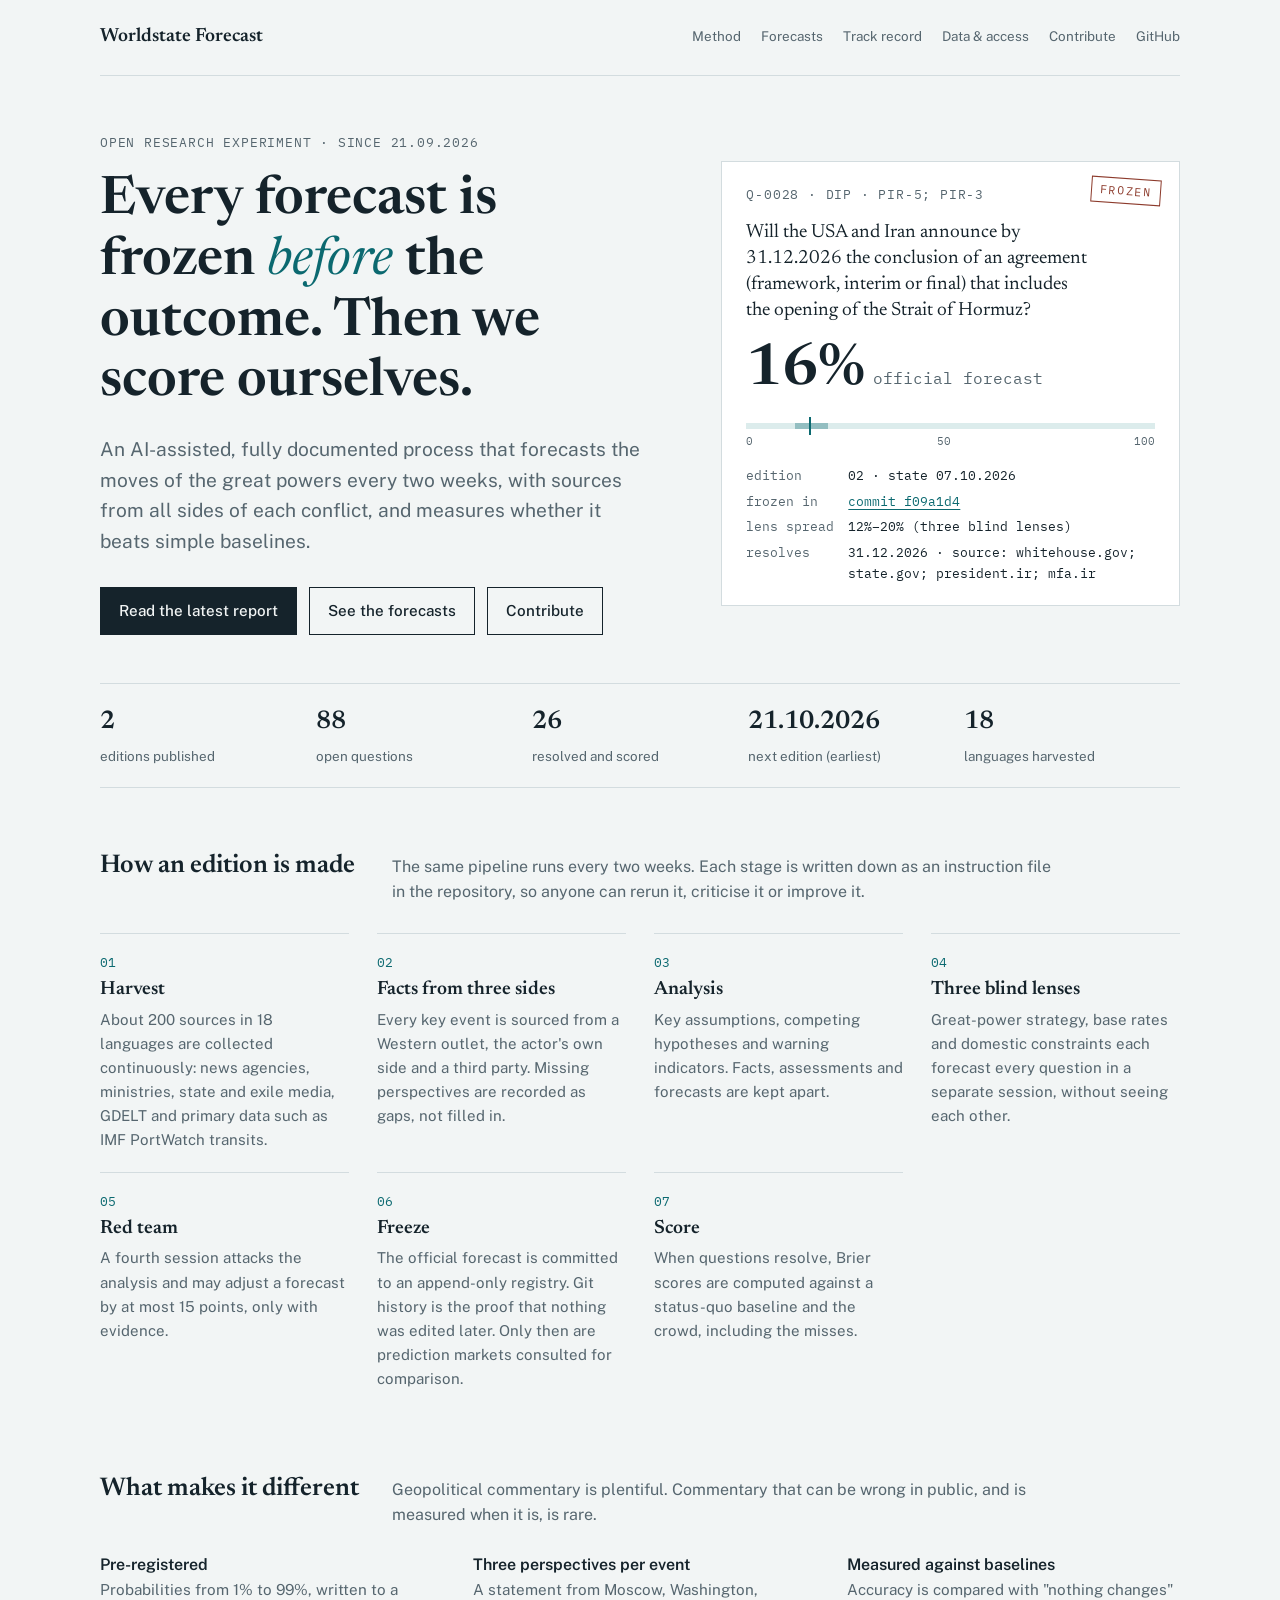
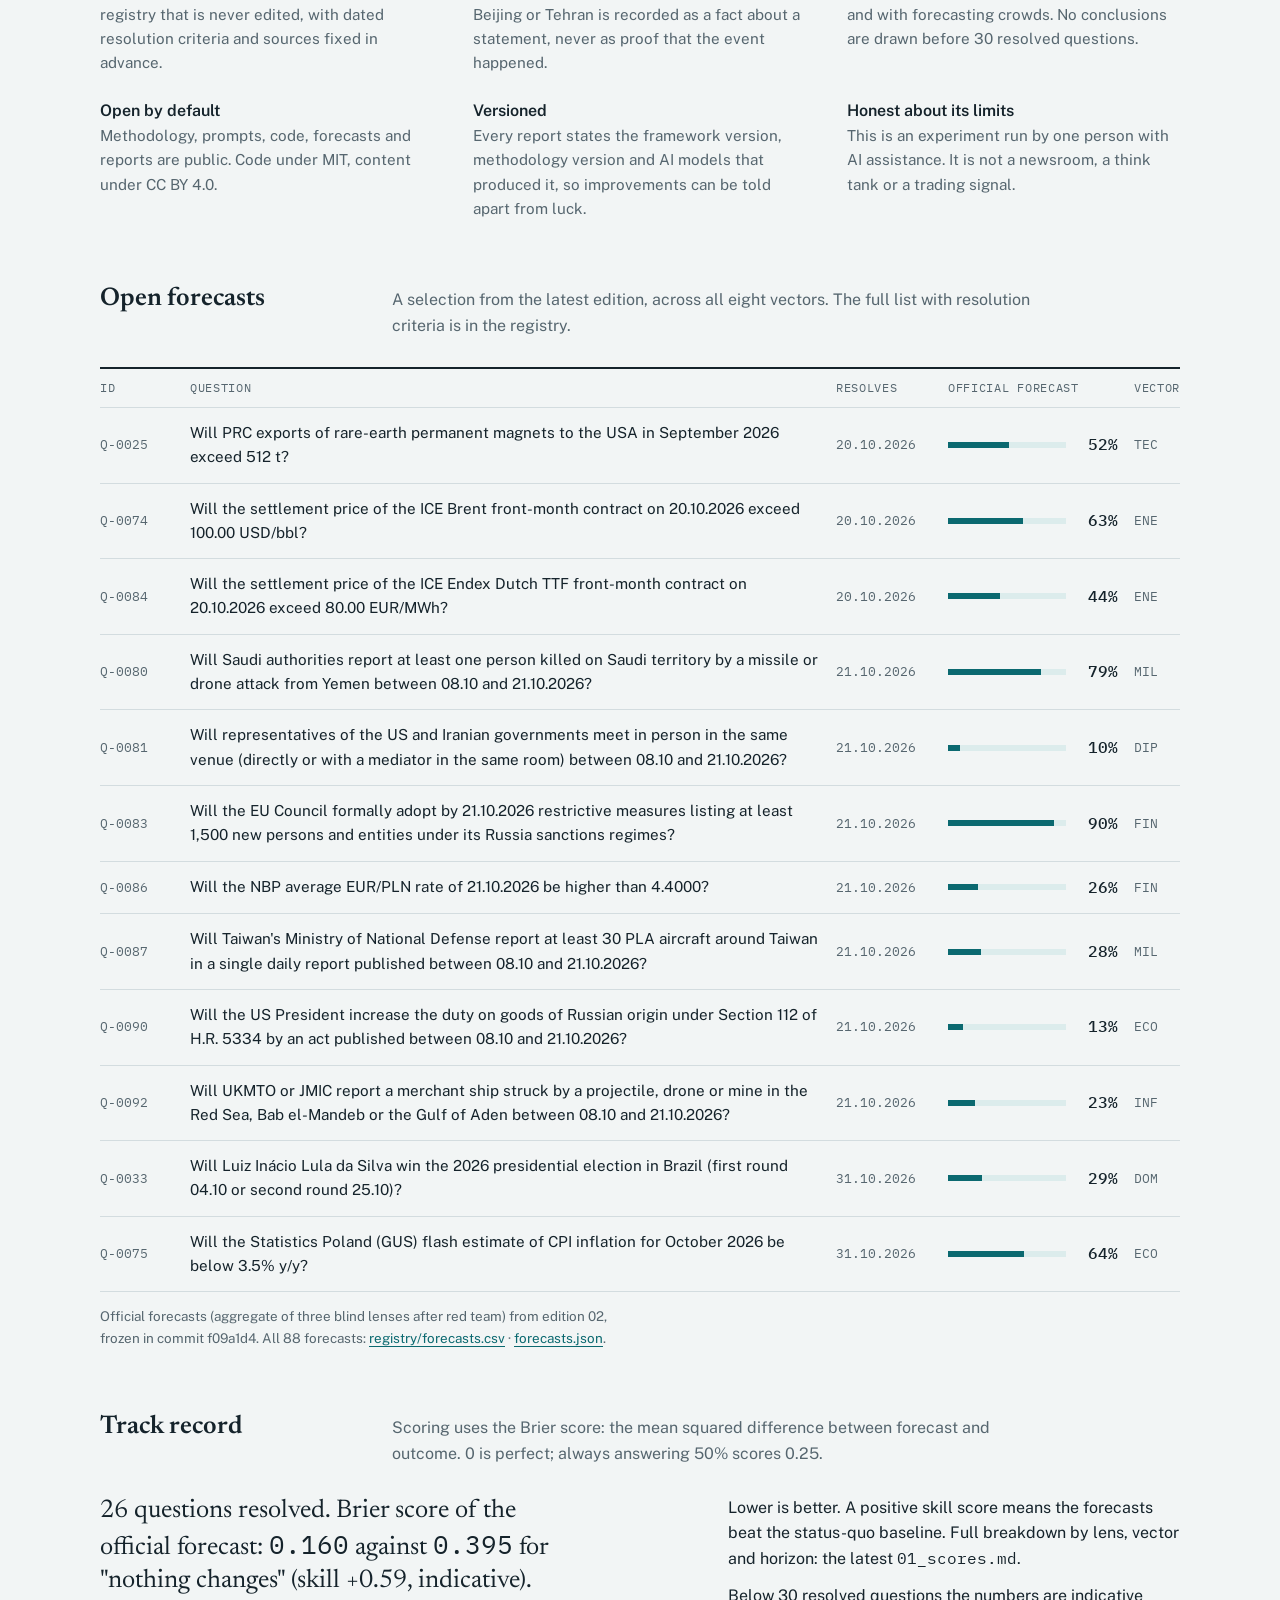
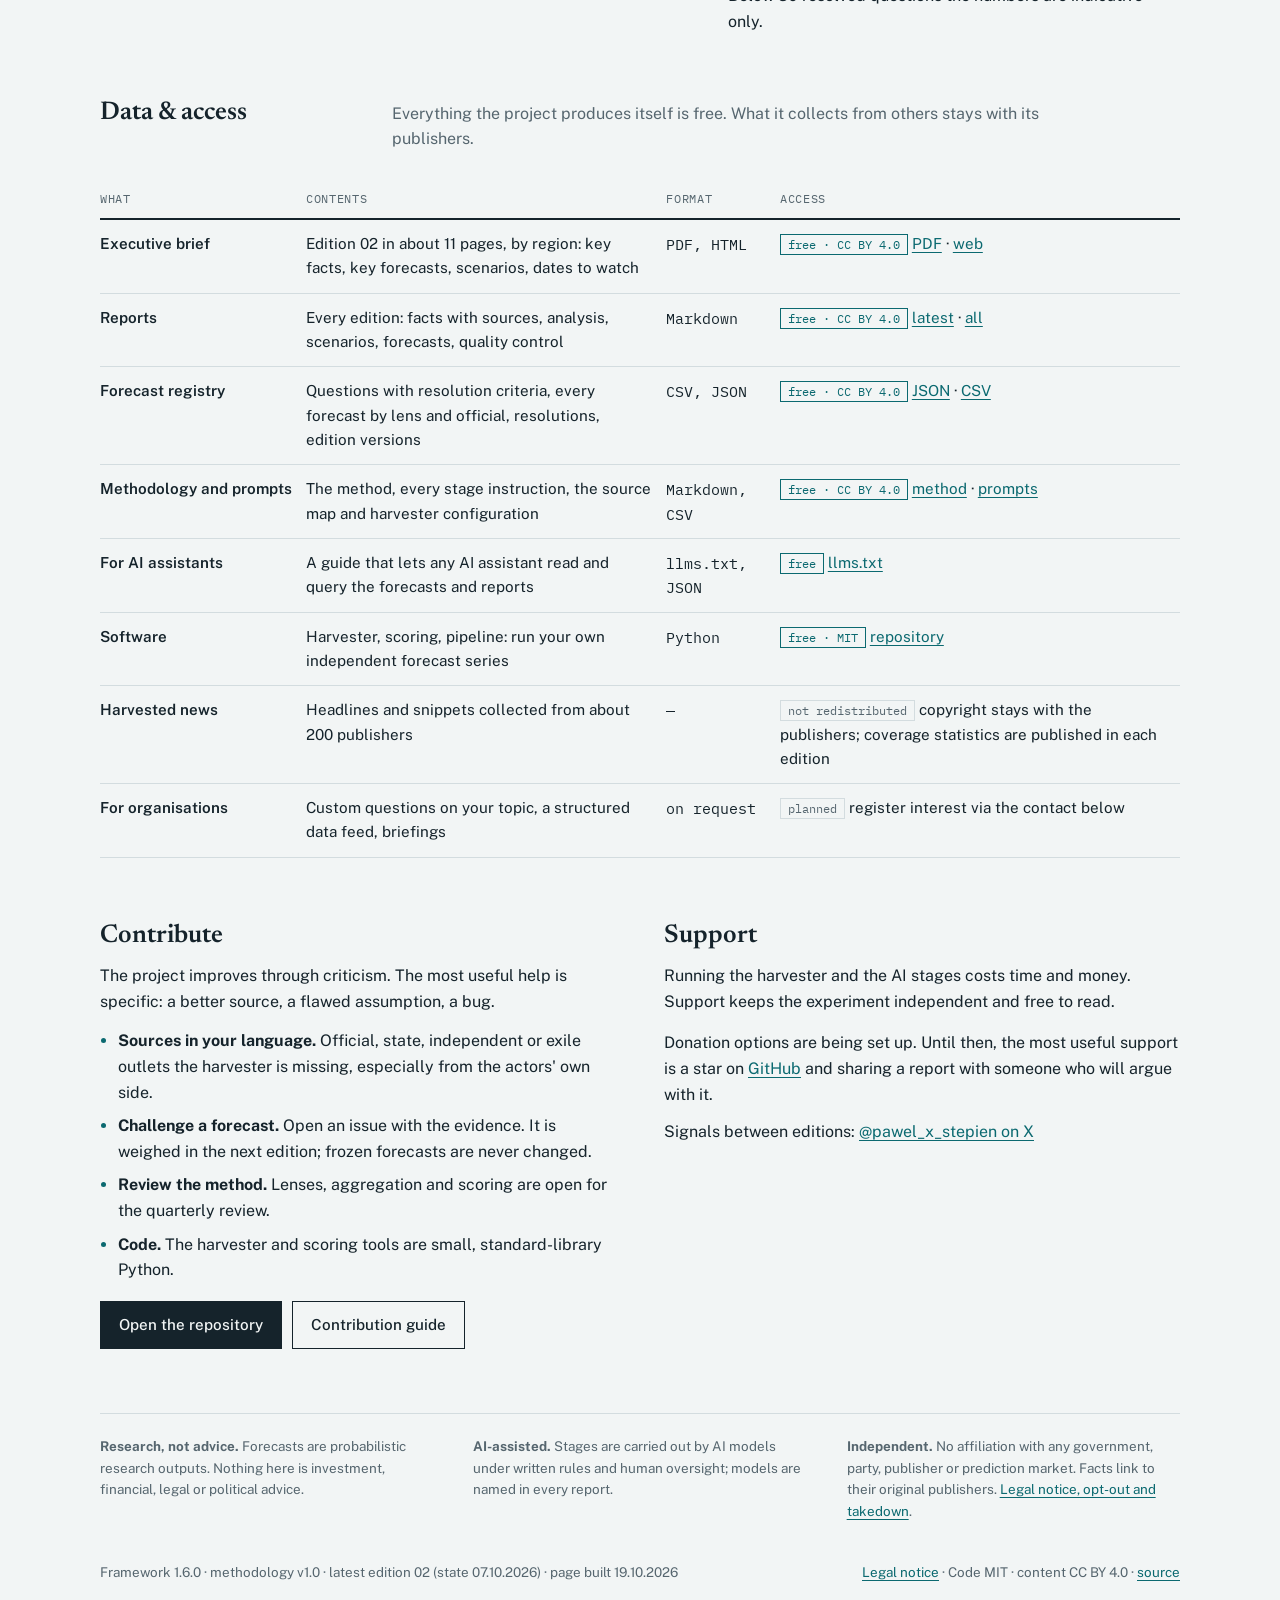
==== docs/index.html @ 7643413c "edition-02 site (brief linked) Co-Authored-By: Claude Opus 5.5 <noreply@anthropic.com>" ====
<!doctype html>
<html lang="en">
<head>
<meta charset="utf-8">
<meta name="viewport" content="width=device-width, initial-scale=1, viewport-fit=cover">
<meta name="description" content="Calibrated balance-of-power forecasts. Frozen before the outcome. Scored after.">
<meta property="og:title" content="Worldstate Forecast">
<meta property="og:description" content="Calibrated balance-of-power forecasts. Frozen before the outcome. Scored after.">
<meta property="og:type" content="website">
<meta property="og:url" content="https://pstepien-labs.github.io/worldstate-forecast/">
<style>img{max-width:100%}[hidden]{display:none!important}body{margin:0}</style>
<title>Worldstate Forecast</title>
<link rel="preconnect" href="https://fonts.googleapis.com">
<link rel="preconnect" href="https://fonts.gstatic.com" crossorigin>
<link rel="stylesheet" href="https://fonts.googleapis.com/css2?family=Newsreader:ital,opsz,wght@0,6..72,400;0,6..72,600;1,6..72,400&family=Public+Sans:wght@400;500;600&family=IBM+Plex+Mono:wght@400;500&display=swap">
<style>
/* Layout: a research ledger — one reading column, data set in a monospace margin; the frozen-forecast ticket is the single bold element. */
:root {
  --paper: #f2f5f5;
  --surface: #ffffff;
  --ink: #15232b;
  --muted: #56666f;
  --rule: #d3dcdf;
  --accent: #0b6970;
  --accent-soft: #dcecec;
  --stamp: #8c3a2b;
  --font-display: "Newsreader", "Iowan Old Style", Georgia, serif;
  --font-body: "Public Sans", "Segoe UI", system-ui, sans-serif;
  --font-mono: "IBM Plex Mono", ui-monospace, "SFMono-Regular", Menlo, monospace;
  --step--1: 0.84rem;
  --step-0: 1rem;
  --step-1: 1.2rem;
  --step-2: 1.6rem;
  --step-3: clamp(2.1rem, 4.6vw, 3.3rem);
  --measure: 66ch;
}
@media (prefers-color-scheme: dark) {
  :root:not([data-theme="light"]) {
    --paper: #0f181d; --surface: #152229; --ink: #e2eaec; --muted: #93a4ac;
    --rule: #263740; --accent: #5cb9bd; --accent-soft: #17343a; --stamp: #e39079;
    color-scheme: dark;
  }
}
:root[data-theme="dark"] {
  --paper: #0f181d; --surface: #152229; --ink: #e2eaec; --muted: #93a4ac;
  --rule: #263740; --accent: #5cb9bd; --accent-soft: #17343a; --stamp: #e39079;
  color-scheme: dark;
}
* { box-sizing: border-box; }
body {
  background: var(--paper); color: var(--ink);
  font-family: var(--font-body); font-size: var(--step-0); line-height: 1.6;
  padding-inline: 16px; padding-block: 0;
}
.wrap { max-width: 1080px; margin-inline: auto; }
a { color: var(--accent); text-underline-offset: 3px; }
a:focus-visible, button:focus-visible { outline: 2px solid var(--accent); outline-offset: 3px; border-radius: 2px; }
h1, h2, h3 { font-family: var(--font-display); font-weight: 600; line-height: 1.15; text-wrap: balance; margin: 0; }
h2 { font-size: var(--step-2); }
p { margin: 0; max-width: var(--measure); }
.mono { font-family: var(--font-mono); font-variant-numeric: tabular-nums; }
.label { font-family: var(--font-mono); font-size: var(--step--1); letter-spacing: 0.06em; text-transform: uppercase; color: var(--muted); }

/* header */
.top { display: flex; flex-wrap: wrap; gap: 12px 28px; align-items: baseline; justify-content: space-between; padding-block: 22px; border-bottom: 1px solid var(--rule); }
.brand { font-family: var(--font-display); font-size: var(--step-1); font-weight: 600; color: var(--ink); text-decoration: none; }
.top nav { display: flex; flex-wrap: wrap; gap: 6px 20px; font-size: var(--step--1); }
.top nav a { color: var(--muted); text-decoration: none; }
.top nav a:hover { color: var(--accent); }

/* hero */
.hero { display: grid; grid-template-columns: minmax(0, 1.25fr) minmax(0, 1fr); gap: 48px; padding-block: 56px 48px; align-items: center; }
.hero h1 { font-size: var(--step-3); }
.hero h1 em { font-style: italic; font-weight: 400; color: var(--accent); }
.hero .lead { font-size: var(--step-1); color: var(--muted); margin-top: 20px; max-width: 46ch; }
.hero .eyebrow { margin-bottom: 18px; }
.ctas { display: flex; flex-wrap: wrap; gap: 12px; margin-top: 30px; }
.btn { display: inline-block; padding: 11px 18px; border: 1px solid var(--ink); color: var(--ink); text-decoration: none; font-weight: 500; font-size: 0.95rem; }
.btn.primary { background: var(--ink); color: var(--paper); }
.btn:hover { border-color: var(--accent); color: var(--accent); }
.btn.primary:hover { background: var(--accent); color: var(--paper); }

.ticket { background: var(--surface); border: 1px solid var(--rule); padding: 22px 24px 20px; position: relative; }
.ticket .stamp { position: absolute; top: 16px; right: 18px; font-family: var(--font-mono); font-size: 0.72rem; letter-spacing: 0.14em; color: var(--stamp); border: 1.5px solid var(--stamp); padding: 3px 8px; transform: rotate(4deg); }
.ticket .q { font-family: var(--font-display); font-size: var(--step-1); line-height: 1.35; margin-top: 14px; padding-right: 64px; }
.ticket .p { font-family: var(--font-display); font-size: 3.6rem; font-weight: 600; line-height: 1; margin-top: 18px; font-variant-numeric: tabular-nums; }
.ticket .p small { font-size: 1rem; font-family: var(--font-mono); font-weight: 400; color: var(--muted); margin-left: 8px; }
.scale { position: relative; height: 34px; margin-top: 14px; }
.scale .track { position: absolute; left: 0; right: 0; top: 10px; height: 6px; background: var(--accent-soft); }
.scale .spread { position: absolute; top: 10px; height: 6px; background: var(--accent); opacity: 0.35; }
.scale .mark { position: absolute; top: 4px; width: 2px; height: 18px; background: var(--accent); }
.scale .ticks { position: absolute; left: 0; right: 0; top: 20px; display: flex; justify-content: space-between; font-family: var(--font-mono); font-size: 0.7rem; color: var(--muted); }
.ticket dl { display: grid; grid-template-columns: auto minmax(0, 1fr); gap: 4px 14px; margin: 18px 0 0; font-size: var(--step--1); }
.ticket dt { color: var(--muted); font-family: var(--font-mono); }
.ticket dd { margin: 0; font-family: var(--font-mono); }

/* status strip */
.status { display: grid; grid-template-columns: repeat(auto-fit, minmax(150px, 1fr)); gap: 0; border-top: 1px solid var(--rule); border-bottom: 1px solid var(--rule); }
.status div { padding: 18px 16px 18px 0; }
.status b { display: block; font-family: var(--font-display); font-size: var(--step-2); font-weight: 600; font-variant-numeric: tabular-nums; }
.status span { font-size: var(--step--1); color: var(--muted); }

section { padding-block: 64px 0; }
.sec-head { display: grid; grid-template-columns: minmax(0, 260px) minmax(0, 1fr); gap: 32px; margin-bottom: 28px; align-items: baseline; }
.sec-head p { color: var(--muted); }

/* method steps */
.steps { list-style: none; margin: 0; padding: 0; display: grid; grid-template-columns: repeat(auto-fit, minmax(220px, 1fr)); gap: 0 28px; counter-reset: step; }
.steps li { counter-increment: step; padding: 18px 0 20px; border-top: 1px solid var(--rule); min-width: 0; }
.steps li::before { content: counter(step, decimal-leading-zero); font-family: var(--font-mono); font-size: var(--step--1); color: var(--accent); display: block; margin-bottom: 6px; }
.steps h3 { font-size: var(--step-1); margin-bottom: 6px; }
.steps p { font-size: 0.94rem; color: var(--muted); }

.principles { display: grid; grid-template-columns: repeat(auto-fit, minmax(280px, 1fr)); gap: 26px 40px; }
.principles div { min-width: 0; }
.principles h3 { font-family: var(--font-body); font-size: 1rem; font-weight: 600; margin-bottom: 4px; }
.principles p { color: var(--muted); font-size: 0.95rem; }

/* ledger */
.ledger { border-top: 2px solid var(--ink); }
.row { display: grid; grid-template-columns: 74px minmax(0, 1fr) 96px 170px 46px; gap: 16px; align-items: center; padding: 13px 0; border-bottom: 1px solid var(--rule); }
.row.head { font-family: var(--font-mono); font-size: 0.72rem; letter-spacing: 0.06em; text-transform: uppercase; color: var(--muted); padding: 10px 0; }
.row .id, .row .date, .row .vec { font-family: var(--font-mono); font-size: var(--step--1); color: var(--muted); font-variant-numeric: tabular-nums; }
.row .qt { font-size: 0.95rem; min-width: 0; }
.prob { display: grid; grid-template-columns: minmax(0, 1fr) 42px; gap: 10px; align-items: center; }
.prob .bar { height: 6px; background: var(--accent-soft); position: relative; }
.prob .bar i { position: absolute; left: 0; top: 0; bottom: 0; background: var(--accent); }
.prob b { font-family: var(--font-mono); font-weight: 500; text-align: right; font-variant-numeric: tabular-nums; }
.ledger-note { margin-top: 14px; font-size: var(--step--1); color: var(--muted); }

.track-box { display: grid; grid-template-columns: minmax(0, 1.3fr) minmax(0, 1fr); gap: 40px; }
.track-box .big { font-family: var(--font-display); font-size: var(--step-2); line-height: 1.3; max-width: 34ch; }
.track-box p + p { margin-top: 12px; }

/* access table */
.tablewrap { overflow-x: auto; }
table { width: 100%; border-collapse: collapse; font-size: 0.95rem; min-width: 620px; }
th { text-align: left; font-family: var(--font-mono); font-size: 0.72rem; letter-spacing: 0.06em; text-transform: uppercase; color: var(--muted); font-weight: 400; padding: 10px 14px 10px 0; border-bottom: 2px solid var(--ink); }
td { padding: 12px 14px 12px 0; border-bottom: 1px solid var(--rule); vertical-align: top; }
td.k { font-weight: 600; white-space: nowrap; }
.pill { font-family: var(--font-mono); font-size: 0.72rem; padding: 2px 7px; border: 1px solid var(--rule); color: var(--muted); white-space: nowrap; }
.pill.free { border-color: var(--accent); color: var(--accent); }

.two { display: grid; grid-template-columns: minmax(0, 1fr) minmax(0, 1fr); gap: 48px; }
.two ul { margin: 14px 0 0; padding-left: 18px; }
.two li { margin-bottom: 8px; }
.two li::marker { color: var(--accent); }
.support-links { display: flex; flex-wrap: wrap; gap: 10px; margin-top: 18px; }
.copy { display: inline-flex; gap: 8px; align-items: center; margin-top: 10px; flex-wrap: wrap; }
.copy code { font-family: var(--font-mono); background: var(--surface); border: 1px solid var(--rule); padding: 4px 8px; user-select: all; }
.copy button { font: inherit; font-size: var(--step--1); background: none; border: 1px solid var(--rule); color: var(--ink); padding: 4px 10px; cursor: pointer; }

.disclaimer { margin-top: 64px; padding: 22px 0; border-top: 1px solid var(--rule); font-size: var(--step--1); color: var(--muted); display: grid; grid-template-columns: repeat(auto-fit, minmax(240px, 1fr)); gap: 16px 40px; }
footer { padding-block: 18px 40px; font-size: var(--step--1); color: var(--muted); display: flex; flex-wrap: wrap; gap: 8px 24px; justify-content: space-between; }

@media (max-width: 820px) {
  .hero, .track-box, .two, .sec-head { grid-template-columns: minmax(0, 1fr); gap: 28px; }
  .hero { padding-block: 36px 32px; }
  .row { grid-template-columns: 62px minmax(0, 1fr); gap: 4px 12px; }
  .row.head { display: none; }
  .row .qt { grid-column: 2; }
  .row .date { grid-column: 2; }
  .row .prob { grid-column: 2; max-width: 260px; }
  .row .vec { grid-column: 1; grid-row: 2; }
}
@media (prefers-reduced-motion: no-preference) {
  .ticket .mark { animation: settle 900ms cubic-bezier(.2,.7,.2,1) both; }
  @keyframes settle { from { left: 50%; } }
}
</style>

</head>
<body>
<div class="wrap">
  <header class="top">
    <a class="brand" href="#top">Worldstate Forecast</a>
    <nav aria-label="Sections">
      <a href="#method">Method</a>
      <a href="#forecasts">Forecasts</a>
      <a href="#record">Track record</a>
      <a href="#data">Data &amp; access</a>
      <a href="#contribute">Contribute</a>
      <a href="https://github.com/pstepien-labs/worldstate-forecast">GitHub</a>
    </nav>
  </header>

  <main id="top">
    <div class="hero">
      <div>
        <p class="label eyebrow">Open research experiment · since 21.09.2026</p>
        <h1>Every forecast is frozen <em>before</em> the outcome. Then we score ourselves.</h1>
        <p class="lead">An AI-assisted, fully documented process that forecasts the moves of the great powers every two weeks, with sources from all sides of each conflict, and measures whether it beats simple baselines.</p>
        <div class="ctas">
          <a class="btn primary" href="https://github.com/pstepien-labs/worldstate-forecast/blob/main/editions/2026-10-07_edition-02/07_report.md">Read the latest report</a>
          <a class="btn" href="#forecasts">See the forecasts</a>
          <a class="btn" href="#contribute">Contribute</a>
        </div>
      </div>
      <aside class="ticket" aria-label="Example of a frozen forecast">
        <span class="stamp">FROZEN</span>
        <p class="label">Q-0028 · DIP · PIR-5; PIR-3</p>
        <p class="q">Will the USA and Iran announce by 31.12.2026 the conclusion of an agreement (framework, interim or final) that includes the opening of the Strait of Hormuz?</p>
        <p class="p">16%<small>official forecast</small></p>
        <div class="scale" aria-hidden="true"><span class="track"></span>
          <span class="spread" style="left:12.0%;width:8.0%"></span>
          <span class="mark" style="left:calc(15.7% - 1px)"></span>
          <span class="ticks"><span>0</span><span>50</span><span>100</span></span></div>
        <dl>
          <dt>edition</dt><dd>02 · state 07.10.2026</dd>
          <dt>frozen in</dt><dd><a href="https://github.com/pstepien-labs/worldstate-forecast/commit/f09a1d4">commit f09a1d4</a></dd>
          <dt>lens spread</dt><dd>12%–20% (three blind lenses)</dd>
          <dt>resolves</dt><dd>31.12.2026 · source: whitehouse.gov; state.gov; president.ir; mfa.ir</dd>
        </dl>
      </aside>
    </div>

    <div class="status"><div><b>2</b><span>editions published</span></div><div><b>88</b><span>open questions</span></div><div><b>26</b><span>resolved and scored</span></div><div><b>21.10.2026</b><span>next edition (earliest)</span></div><div><b>18</b><span>languages harvested</span></div></div>

    <section id="method">
      <div class="sec-head">
        <h2>How an edition is made</h2>
        <p>The same pipeline runs every two weeks. Each stage is written down as an instruction file in the repository, so anyone can rerun it, criticise it or improve it.</p>
      </div>
      <ol class="steps">
        <li><h3>Harvest</h3><p>About 200 sources in 18 languages are collected continuously: news agencies, ministries, state and exile media, GDELT and primary data such as IMF PortWatch transits.</p></li>
        <li><h3>Facts from three sides</h3><p>Every key event is sourced from a Western outlet, the actor's own side and a third party. Missing perspectives are recorded as gaps, not filled in.</p></li>
        <li><h3>Analysis</h3><p>Key assumptions, competing hypotheses and warning indicators. Facts, assessments and forecasts are kept apart.</p></li>
        <li><h3>Three blind lenses</h3><p>Great-power strategy, base rates and domestic constraints each forecast every question in a separate session, without seeing each other.</p></li>
        <li><h3>Red team</h3><p>A fourth session attacks the analysis and may adjust a forecast by at most 15 points, only with evidence.</p></li>
        <li><h3>Freeze</h3><p>The official forecast is committed to an append-only registry. Git history is the proof that nothing was edited later. Only then are prediction markets consulted for comparison.</p></li>
        <li><h3>Score</h3><p>When questions resolve, Brier scores are computed against a status-quo baseline and the crowd, including the misses.</p></li>
      </ol>
    </section>

    <section>
      <div class="sec-head">
        <h2>What makes it different</h2>
        <p>Geopolitical commentary is plentiful. Commentary that can be wrong in public, and is measured when it is, is rare.</p>
      </div>
      <div class="principles">
        <div><h3>Pre-registered</h3><p>Probabilities from 1% to 99%, written to a registry that is never edited, with dated resolution criteria and sources fixed in advance.</p></div>
        <div><h3>Three perspectives per event</h3><p>A statement from Moscow, Washington, Beijing or Tehran is recorded as a fact about a statement, never as proof that the event happened.</p></div>
        <div><h3>Measured against baselines</h3><p>Accuracy is compared with "nothing changes" and with forecasting crowds. No conclusions are drawn before 30 resolved questions.</p></div>
        <div><h3>Open by default</h3><p>Methodology, prompts, code, forecasts and reports are public. Code under MIT, content under CC BY 4.0.</p></div>
        <div><h3>Versioned</h3><p>Every report states the framework version, methodology version and AI models that produced it, so improvements can be told apart from luck.</p></div>
        <div><h3>Honest about its limits</h3><p>This is an experiment run by one person with AI assistance. It is not a newsroom, a think tank or a trading signal.</p></div>
      </div>
    </section>

    <section id="forecasts">
      <div class="sec-head">
        <h2>Open forecasts</h2>
        <p>A selection from the latest edition, across all eight vectors. The full list with resolution criteria is in the registry.</p>
      </div>
      <div class="ledger" role="table" aria-label="Open forecasts">
        <div class="row head" role="row"><span role="columnheader">ID</span><span role="columnheader">Question</span><span role="columnheader">Resolves</span><span role="columnheader">Official forecast</span><span role="columnheader">Vector</span></div>
        <div class="row" role="row"><span class="id" role="cell">Q-0025</span><span class="qt" role="cell">Will PRC exports of rare-earth permanent magnets to the USA in September 2026 exceed 512 t?</span><span class="date" role="cell">20.10.2026</span><span class="prob" role="cell"><span class="bar"><i style="width:51.7%"></i></span><b>52%</b></span><span class="vec" role="cell">TEC</span></div>
        <div class="row" role="row"><span class="id" role="cell">Q-0074</span><span class="qt" role="cell">Will the settlement price of the ICE Brent front-month contract on 20.10.2026 exceed 100.00 USD/bbl?</span><span class="date" role="cell">20.10.2026</span><span class="prob" role="cell"><span class="bar"><i style="width:63.3%"></i></span><b>63%</b></span><span class="vec" role="cell">ENE</span></div>
        <div class="row" role="row"><span class="id" role="cell">Q-0084</span><span class="qt" role="cell">Will the settlement price of the ICE Endex Dutch TTF front-month contract on 20.10.2026 exceed 80.00 EUR/MWh?</span><span class="date" role="cell">20.10.2026</span><span class="prob" role="cell"><span class="bar"><i style="width:43.7%"></i></span><b>44%</b></span><span class="vec" role="cell">ENE</span></div>
        <div class="row" role="row"><span class="id" role="cell">Q-0080</span><span class="qt" role="cell">Will Saudi authorities report at least one person killed on Saudi territory by a missile or drone attack from Yemen between 08.10 and 21.10.2026?</span><span class="date" role="cell">21.10.2026</span><span class="prob" role="cell"><span class="bar"><i style="width:78.7%"></i></span><b>79%</b></span><span class="vec" role="cell">MIL</span></div>
        <div class="row" role="row"><span class="id" role="cell">Q-0081</span><span class="qt" role="cell">Will representatives of the US and Iranian governments meet in person in the same venue (directly or with a mediator in the same room) between 08.10 and 21.10.2026?</span><span class="date" role="cell">21.10.2026</span><span class="prob" role="cell"><span class="bar"><i style="width:10.3%"></i></span><b>10%</b></span><span class="vec" role="cell">DIP</span></div>
        <div class="row" role="row"><span class="id" role="cell">Q-0083</span><span class="qt" role="cell">Will the EU Council formally adopt by 21.10.2026 restrictive measures listing at least 1,500 new persons and entities under its Russia sanctions regimes?</span><span class="date" role="cell">21.10.2026</span><span class="prob" role="cell"><span class="bar"><i style="width:90.0%"></i></span><b>90%</b></span><span class="vec" role="cell">FIN</span></div>
        <div class="row" role="row"><span class="id" role="cell">Q-0086</span><span class="qt" role="cell">Will the NBP average EUR/PLN rate of 21.10.2026 be higher than 4.4000?</span><span class="date" role="cell">21.10.2026</span><span class="prob" role="cell"><span class="bar"><i style="width:25.7%"></i></span><b>26%</b></span><span class="vec" role="cell">FIN</span></div>
        <div class="row" role="row"><span class="id" role="cell">Q-0087</span><span class="qt" role="cell">Will Taiwan&#x27;s Ministry of National Defense report at least 30 PLA aircraft around Taiwan in a single daily report published between 08.10 and 21.10.2026?</span><span class="date" role="cell">21.10.2026</span><span class="prob" role="cell"><span class="bar"><i style="width:27.7%"></i></span><b>28%</b></span><span class="vec" role="cell">MIL</span></div>
        <div class="row" role="row"><span class="id" role="cell">Q-0090</span><span class="qt" role="cell">Will the US President increase the duty on goods of Russian origin under Section 112 of H.R. 5334 by an act published between 08.10 and 21.10.2026?</span><span class="date" role="cell">21.10.2026</span><span class="prob" role="cell"><span class="bar"><i style="width:13.0%"></i></span><b>13%</b></span><span class="vec" role="cell">ECO</span></div>
        <div class="row" role="row"><span class="id" role="cell">Q-0092</span><span class="qt" role="cell">Will UKMTO or JMIC report a merchant ship struck by a projectile, drone or mine in the Red Sea, Bab el-Mandeb or the Gulf of Aden between 08.10 and 21.10.2026?</span><span class="date" role="cell">21.10.2026</span><span class="prob" role="cell"><span class="bar"><i style="width:23.3%"></i></span><b>23%</b></span><span class="vec" role="cell">INF</span></div>
        <div class="row" role="row"><span class="id" role="cell">Q-0033</span><span class="qt" role="cell">Will Luiz Inácio Lula da Silva win the 2026 presidential election in Brazil (first round 04.10 or second round 25.10)?</span><span class="date" role="cell">31.10.2026</span><span class="prob" role="cell"><span class="bar"><i style="width:29.0%"></i></span><b>29%</b></span><span class="vec" role="cell">DOM</span></div>
        <div class="row" role="row"><span class="id" role="cell">Q-0075</span><span class="qt" role="cell">Will the Statistics Poland (GUS) flash estimate of CPI inflation for October 2026 be below 3.5% y/y?</span><span class="date" role="cell">31.10.2026</span><span class="prob" role="cell"><span class="bar"><i style="width:64.3%"></i></span><b>64%</b></span><span class="vec" role="cell">ECO</span></div>
      </div>
      <p class="ledger-note">Official forecasts (aggregate of three blind lenses after red team) from edition 02, frozen in commit f09a1d4. All 88 forecasts: <a href="https://github.com/pstepien-labs/worldstate-forecast/blob/main/registry/forecasts.csv">registry/forecasts.csv</a> · <a href="data/forecasts.json">forecasts.json</a>.</p>
    </section>

    <section id="record">
      <div class="sec-head">
        <h2>Track record</h2>
        <p>Scoring uses the Brier score: the mean squared difference between forecast and outcome. 0 is perfect; always answering 50% scores 0.25.</p>
      </div>
      <div class="track-box"><p class="big">26 questions resolved. Brier score of the official forecast: <span class="mono">0.160</span> against <span class="mono">0.395</span> for "nothing changes" (skill +0.59, indicative).</p><div><p>Lower is better. A positive skill score means the forecasts beat the status-quo baseline. Full breakdown by lens, vector and horizon: the latest <code class="mono">01_scores.md</code>.</p><p>Below 30 resolved questions the numbers are indicative only.</p></div></div>
    </section>

    <section id="data">
      <div class="sec-head">
        <h2>Data &amp; access</h2>
        <p>Everything the project produces itself is free. What it collects from others stays with its publishers.</p>
      </div>
      <div class="tablewrap">
        <table>
          <thead><tr><th>What</th><th>Contents</th><th>Format</th><th>Access</th></tr></thead>
          <tbody>
            <tr><td class="k">Executive brief</td><td>Edition 02 in about 11 pages, by region: key facts, key forecasts, scenarios, dates to watch</td><td class="mono">PDF, HTML</td><td><span class="pill free">free · CC BY 4.0</span> <a href="briefs/edition-02.pdf">PDF</a> · <a href="briefs/edition-02.html">web</a></td></tr>
            <tr><td class="k">Reports</td><td>Every edition: facts with sources, analysis, scenarios, forecasts, quality control</td><td class="mono">Markdown</td><td><span class="pill free">free · CC BY 4.0</span> <a href="https://github.com/pstepien-labs/worldstate-forecast/blob/main/editions/2026-10-07_edition-02/07_report.md">latest</a> · <a href="https://github.com/pstepien-labs/worldstate-forecast/tree/main/editions">all</a></td></tr>
            <tr><td class="k">Forecast registry</td><td>Questions with resolution criteria, every forecast by lens and official, resolutions, edition versions</td><td class="mono">CSV, JSON</td><td><span class="pill free">free · CC BY 4.0</span> <a href="data/forecasts.json">JSON</a> · <a href="https://github.com/pstepien-labs/worldstate-forecast/tree/main/registry">CSV</a></td></tr>
            <tr><td class="k">Methodology and prompts</td><td>The method, every stage instruction, the source map and harvester configuration</td><td class="mono">Markdown, CSV</td><td><span class="pill free">free · CC BY 4.0</span> <a href="https://github.com/pstepien-labs/worldstate-forecast/blob/main/methodology/methodology_v1.0.md">method</a> · <a href="https://github.com/pstepien-labs/worldstate-forecast/tree/main/prompts">prompts</a></td></tr>
            <tr><td class="k">For AI assistants</td><td>A guide that lets any AI assistant read and query the forecasts and reports</td><td class="mono">llms.txt, JSON</td><td><span class="pill free">free</span> <a href="llms.txt">llms.txt</a></td></tr>
            <tr><td class="k">Software</td><td>Harvester, scoring, pipeline: run your own independent forecast series</td><td class="mono">Python</td><td><span class="pill free">free · MIT</span> <a href="https://github.com/pstepien-labs/worldstate-forecast">repository</a></td></tr>
            <tr><td class="k">Harvested news</td><td>Headlines and snippets collected from about 200 publishers</td><td class="mono">—</td><td><span class="pill">not redistributed</span> copyright stays with the publishers; coverage statistics are published in each edition</td></tr>
            <tr><td class="k">For organisations</td><td>Custom questions on your topic, a structured data feed, briefings</td><td class="mono">on request</td><td><span class="pill">planned</span> register interest via the contact below</td></tr>
          </tbody>
        </table>
      </div>
    </section>

    <section id="contribute">
      <div class="two">
        <div>
          <h2>Contribute</h2>
          <p style="margin-top:12px">The project improves through criticism. The most useful help is specific: a better source, a flawed assumption, a bug.</p>
          <ul>
            <li><b>Sources in your language.</b> Official, state, independent or exile outlets the harvester is missing, especially from the actors' own side.</li>
            <li><b>Challenge a forecast.</b> Open an issue with the evidence. It is weighed in the next edition; frozen forecasts are never changed.</li>
            <li><b>Review the method.</b> Lenses, aggregation and scoring are open for the quarterly review.</li>
            <li><b>Code.</b> The harvester and scoring tools are small, standard-library Python.</li>
          </ul>
          <div class="support-links"><a class="btn primary" href="https://github.com/pstepien-labs/worldstate-forecast">Open the repository</a><a class="btn" href="https://github.com/pstepien-labs/worldstate-forecast/blob/main/CONTRIBUTING.md">Contribution guide</a></div>
        </div>
        <div id="support">
          <h2>Support</h2>
          <p style="margin-top:12px">Running the harvester and the AI stages costs time and money. Support keeps the experiment independent and free to read.</p>
          <p style="margin-top:16px">Donation options are being set up. Until then, the most useful support is a star on <a href="https://github.com/pstepien-labs/worldstate-forecast">GitHub</a> and sharing a report with someone who will argue with it.</p>
          <p style="margin-top:12px">Signals between editions: <a href="https://x.com/pawel_x_stepien">@pawel_x_stepien on X</a></p>
        </div>
      </div>
    </section>

    <div class="disclaimer">
      <p><b>Research, not advice.</b> Forecasts are probabilistic research outputs. Nothing here is investment, financial, legal or political advice.</p>
      <p><b>AI-assisted.</b> Stages are carried out by AI models under written rules and human oversight; models are named in every report.</p>
      <p><b>Independent.</b> No affiliation with any government, party, publisher or prediction market. Facts link to their original publishers. <a href="legal.html">Legal notice, opt-out and takedown</a>.</p>
    </div>
  </main>

  <footer>
    <span>Framework 1.6.0 · methodology v1.0 · latest edition 02 (state 07.10.2026) · page built 19.10.2026</span>
    <span><a href="legal.html">Legal notice</a> · Code MIT · content CC BY 4.0 · <a href="https://github.com/pstepien-labs/worldstate-forecast">source</a></span>
  </footer>
</div>

<script>
document.querySelectorAll('[data-copy]').forEach(function (b) {
  b.addEventListener('click', function () {
    var t = b.getAttribute('data-copy');
    var done = function () { b.textContent = 'Copied'; setTimeout(function () { b.textContent = 'Copy'; }, 1600); };
    if (navigator.clipboard && navigator.clipboard.writeText) {
      navigator.clipboard.writeText(t).then(done, function () { selectCode(b); });
    } else { selectCode(b); }
  });
});
function selectCode(b) {
  var c = b.parentNode.querySelector('code');
  if (!c) return;
  var r = document.createRange(); r.selectNodeContents(c);
  var s = window.getSelection(); s.removeAllRanges(); s.addRange(r);
}
</script>
</body>
</html>
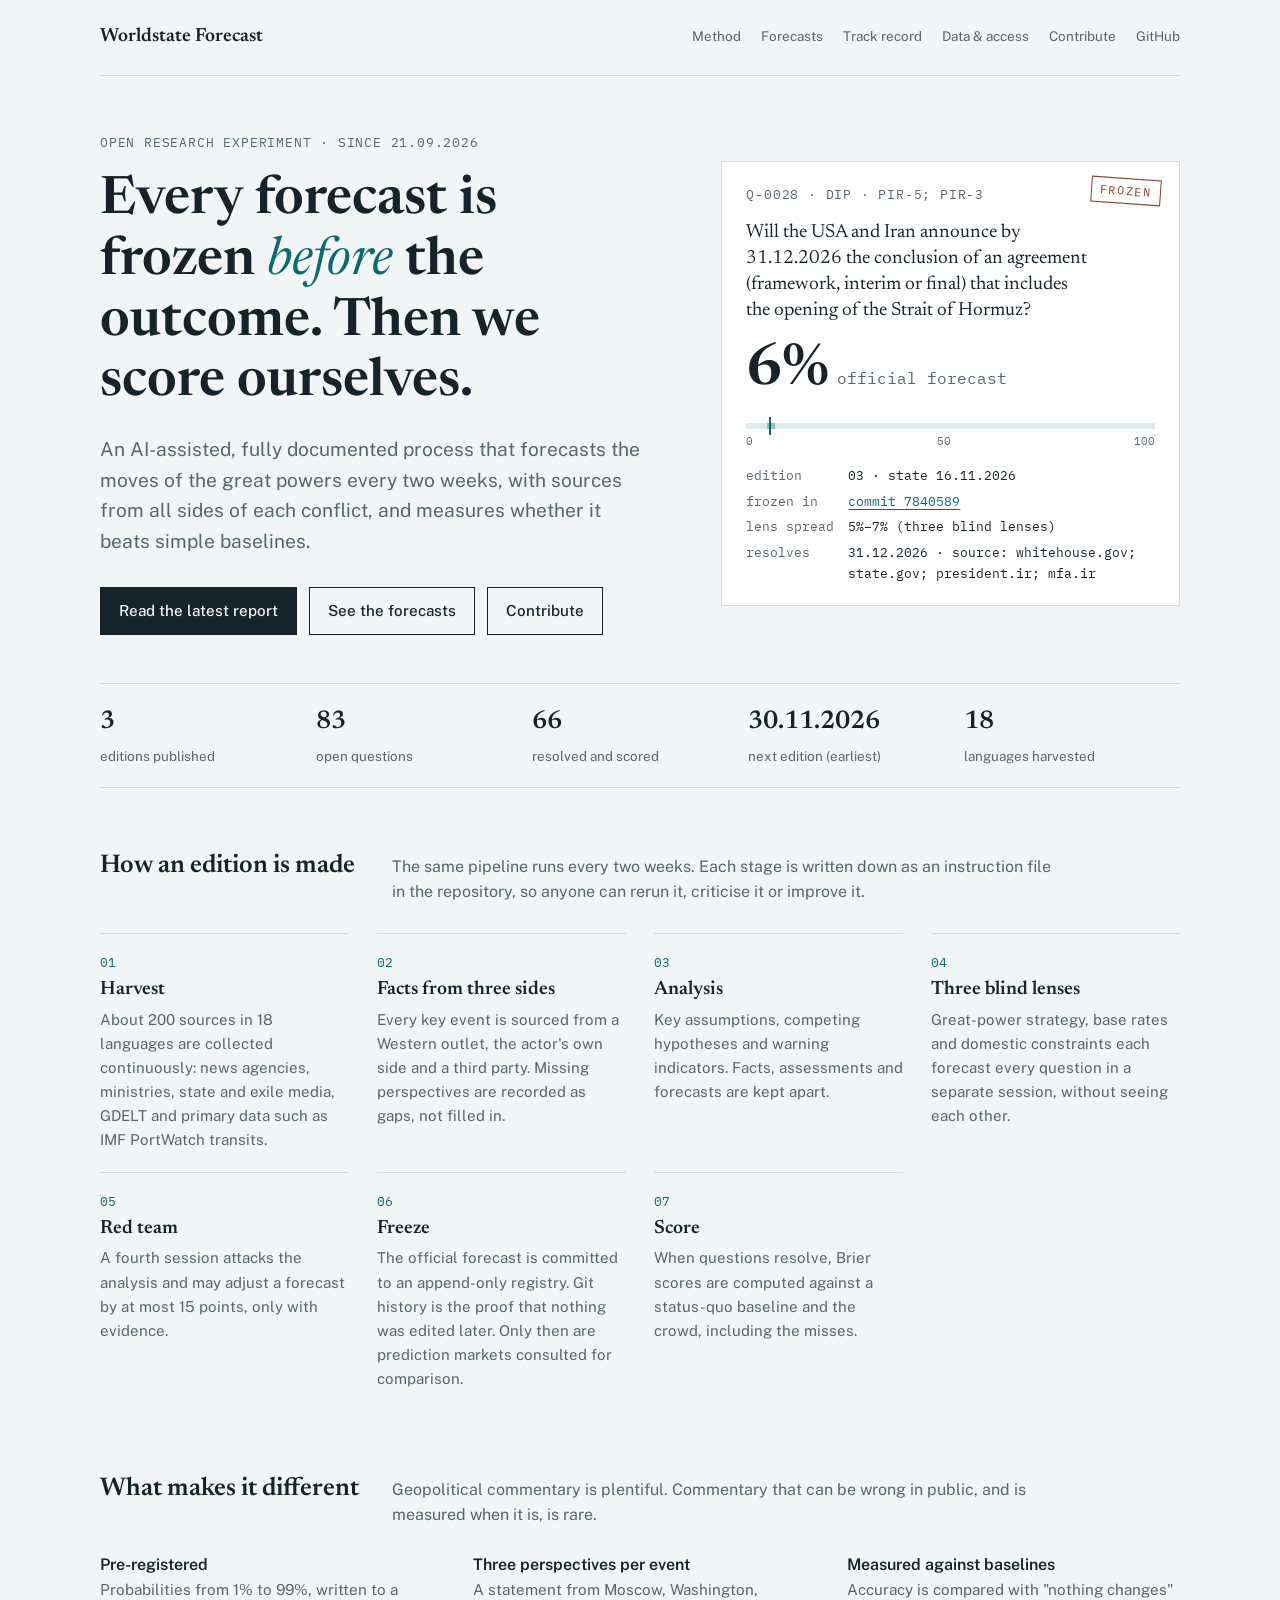
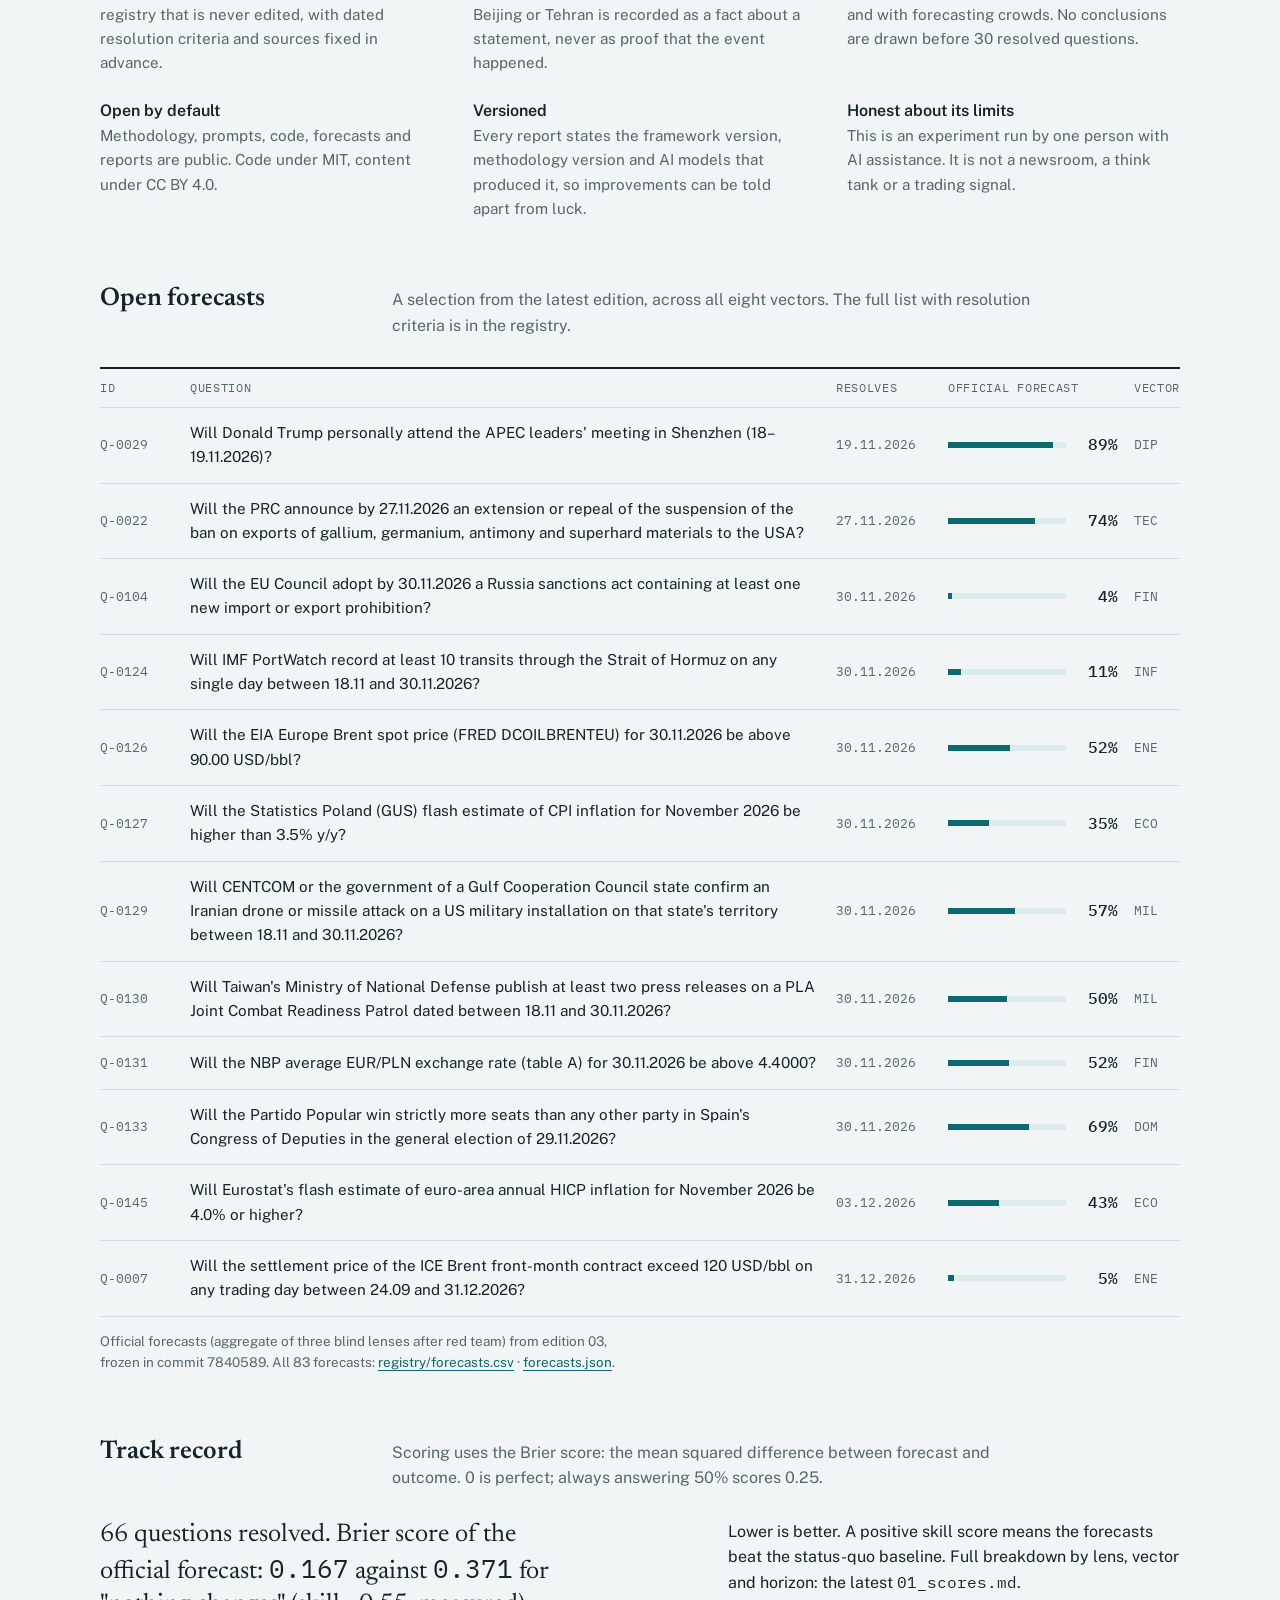
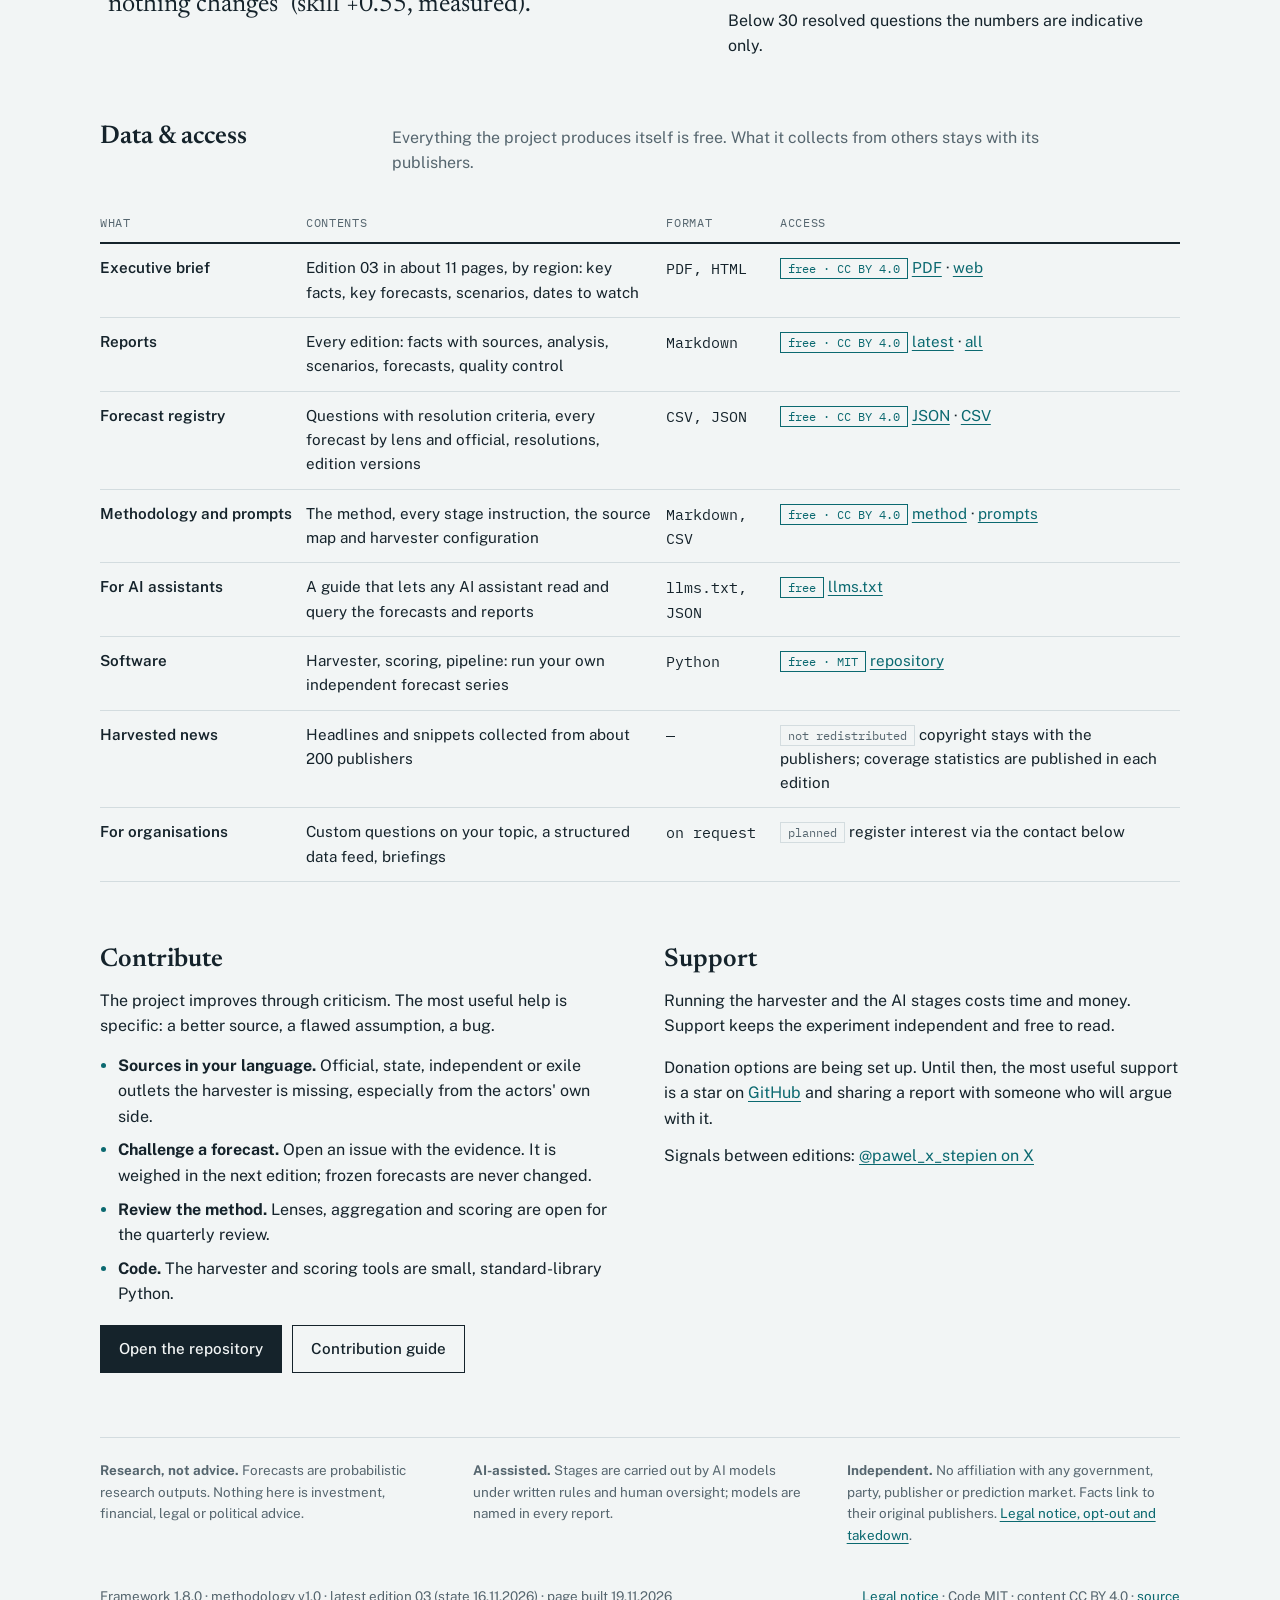
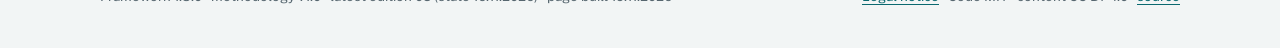
==== commit 96d6e600: "edition-03 site Co-Authored-By: Claude Opus 5.5 <noreply@anthropic.com>" ====
--- a/docs/index.html
+++ b/docs/index.html
@@ -191,7 +191,7 @@
         <h1>Every forecast is frozen <em>before</em> the outcome. Then we score ourselves.</h1>
         <p class="lead">An AI-assisted, fully documented process that forecasts the moves of the great powers every two weeks, with sources from all sides of each conflict, and measures whether it beats simple baselines.</p>
         <div class="ctas">
-          <a class="btn primary" href="https://github.com/pstepien-labs/worldstate-forecast/blob/main/editions/2026-10-07_edition-02/07_report.md">Read the latest report</a>
+          <a class="btn primary" href="https://github.com/pstepien-labs/worldstate-forecast/blob/main/editions/2026-11-16_edition-03/07_report.md">Read the latest report</a>
           <a class="btn" href="#forecasts">See the forecasts</a>
           <a class="btn" href="#contribute">Contribute</a>
         </div>
@@ -200,21 +200,21 @@
         <span class="stamp">FROZEN</span>
         <p class="label">Q-0028 · DIP · PIR-5; PIR-3</p>
         <p class="q">Will the USA and Iran announce by 31.12.2026 the conclusion of an agreement (framework, interim or final) that includes the opening of the Strait of Hormuz?</p>
-        <p class="p">16%<small>official forecast</small></p>
+        <p class="p">6%<small>official forecast</small></p>
         <div class="scale" aria-hidden="true"><span class="track"></span>
-          <span class="spread" style="left:12.0%;width:8.0%"></span>
-          <span class="mark" style="left:calc(15.7% - 1px)"></span>
+          <span class="spread" style="left:5.0%;width:2.0%"></span>
+          <span class="mark" style="left:calc(5.7% - 1px)"></span>
           <span class="ticks"><span>0</span><span>50</span><span>100</span></span></div>
         <dl>
-          <dt>edition</dt><dd>02 · state 07.10.2026</dd>
-          <dt>frozen in</dt><dd><a href="https://github.com/pstepien-labs/worldstate-forecast/commit/f09a1d4">commit f09a1d4</a></dd>
-          <dt>lens spread</dt><dd>12%–20% (three blind lenses)</dd>
+          <dt>edition</dt><dd>03 · state 16.11.2026</dd>
+          <dt>frozen in</dt><dd><a href="https://github.com/pstepien-labs/worldstate-forecast/commit/7840589">commit 7840589</a></dd>
+          <dt>lens spread</dt><dd>5%–7% (three blind lenses)</dd>
           <dt>resolves</dt><dd>31.12.2026 · source: whitehouse.gov; state.gov; president.ir; mfa.ir</dd>
         </dl>
       </aside>
     </div>
 
-    <div class="status"><div><b>2</b><span>editions published</span></div><div><b>88</b><span>open questions</span></div><div><b>26</b><span>resolved and scored</span></div><div><b>21.10.2026</b><span>next edition (earliest)</span></div><div><b>18</b><span>languages harvested</span></div></div>
+    <div class="status"><div><b>3</b><span>editions published</span></div><div><b>83</b><span>open questions</span></div><div><b>66</b><span>resolved and scored</span></div><div><b>30.11.2026</b><span>next edition (earliest)</span></div><div><b>18</b><span>languages harvested</span></div></div>
 
     <section id="method">
       <div class="sec-head">
@@ -254,20 +254,20 @@
       </div>
       <div class="ledger" role="table" aria-label="Open forecasts">
         <div class="row head" role="row"><span role="columnheader">ID</span><span role="columnheader">Question</span><span role="columnheader">Resolves</span><span role="columnheader">Official forecast</span><span role="columnheader">Vector</span></div>
-        <div class="row" role="row"><span class="id" role="cell">Q-0025</span><span class="qt" role="cell">Will PRC exports of rare-earth permanent magnets to the USA in September 2026 exceed 512 t?</span><span class="date" role="cell">20.10.2026</span><span class="prob" role="cell"><span class="bar"><i style="width:51.7%"></i></span><b>52%</b></span><span class="vec" role="cell">TEC</span></div>
-        <div class="row" role="row"><span class="id" role="cell">Q-0074</span><span class="qt" role="cell">Will the settlement price of the ICE Brent front-month contract on 20.10.2026 exceed 100.00 USD/bbl?</span><span class="date" role="cell">20.10.2026</span><span class="prob" role="cell"><span class="bar"><i style="width:63.3%"></i></span><b>63%</b></span><span class="vec" role="cell">ENE</span></div>
-        <div class="row" role="row"><span class="id" role="cell">Q-0084</span><span class="qt" role="cell">Will the settlement price of the ICE Endex Dutch TTF front-month contract on 20.10.2026 exceed 80.00 EUR/MWh?</span><span class="date" role="cell">20.10.2026</span><span class="prob" role="cell"><span class="bar"><i style="width:43.7%"></i></span><b>44%</b></span><span class="vec" role="cell">ENE</span></div>
-        <div class="row" role="row"><span class="id" role="cell">Q-0080</span><span class="qt" role="cell">Will Saudi authorities report at least one person killed on Saudi territory by a missile or drone attack from Yemen between 08.10 and 21.10.2026?</span><span class="date" role="cell">21.10.2026</span><span class="prob" role="cell"><span class="bar"><i style="width:78.7%"></i></span><b>79%</b></span><span class="vec" role="cell">MIL</span></div>
-        <div class="row" role="row"><span class="id" role="cell">Q-0081</span><span class="qt" role="cell">Will representatives of the US and Iranian governments meet in person in the same venue (directly or with a mediator in the same room) between 08.10 and 21.10.2026?</span><span class="date" role="cell">21.10.2026</span><span class="prob" role="cell"><span class="bar"><i style="width:10.3%"></i></span><b>10%</b></span><span class="vec" role="cell">DIP</span></div>
-        <div class="row" role="row"><span class="id" role="cell">Q-0083</span><span class="qt" role="cell">Will the EU Council formally adopt by 21.10.2026 restrictive measures listing at least 1,500 new persons and entities under its Russia sanctions regimes?</span><span class="date" role="cell">21.10.2026</span><span class="prob" role="cell"><span class="bar"><i style="width:90.0%"></i></span><b>90%</b></span><span class="vec" role="cell">FIN</span></div>
-        <div class="row" role="row"><span class="id" role="cell">Q-0086</span><span class="qt" role="cell">Will the NBP average EUR/PLN rate of 21.10.2026 be higher than 4.4000?</span><span class="date" role="cell">21.10.2026</span><span class="prob" role="cell"><span class="bar"><i style="width:25.7%"></i></span><b>26%</b></span><span class="vec" role="cell">FIN</span></div>
-        <div class="row" role="row"><span class="id" role="cell">Q-0087</span><span class="qt" role="cell">Will Taiwan&#x27;s Ministry of National Defense report at least 30 PLA aircraft around Taiwan in a single daily report published between 08.10 and 21.10.2026?</span><span class="date" role="cell">21.10.2026</span><span class="prob" role="cell"><span class="bar"><i style="width:27.7%"></i></span><b>28%</b></span><span class="vec" role="cell">MIL</span></div>
-        <div class="row" role="row"><span class="id" role="cell">Q-0090</span><span class="qt" role="cell">Will the US President increase the duty on goods of Russian origin under Section 112 of H.R. 5334 by an act published between 08.10 and 21.10.2026?</span><span class="date" role="cell">21.10.2026</span><span class="prob" role="cell"><span class="bar"><i style="width:13.0%"></i></span><b>13%</b></span><span class="vec" role="cell">ECO</span></div>
-        <div class="row" role="row"><span class="id" role="cell">Q-0092</span><span class="qt" role="cell">Will UKMTO or JMIC report a merchant ship struck by a projectile, drone or mine in the Red Sea, Bab el-Mandeb or the Gulf of Aden between 08.10 and 21.10.2026?</span><span class="date" role="cell">21.10.2026</span><span class="prob" role="cell"><span class="bar"><i style="width:23.3%"></i></span><b>23%</b></span><span class="vec" role="cell">INF</span></div>
-        <div class="row" role="row"><span class="id" role="cell">Q-0033</span><span class="qt" role="cell">Will Luiz Inácio Lula da Silva win the 2026 presidential election in Brazil (first round 04.10 or second round 25.10)?</span><span class="date" role="cell">31.10.2026</span><span class="prob" role="cell"><span class="bar"><i style="width:29.0%"></i></span><b>29%</b></span><span class="vec" role="cell">DOM</span></div>
-        <div class="row" role="row"><span class="id" role="cell">Q-0075</span><span class="qt" role="cell">Will the Statistics Poland (GUS) flash estimate of CPI inflation for October 2026 be below 3.5% y/y?</span><span class="date" role="cell">31.10.2026</span><span class="prob" role="cell"><span class="bar"><i style="width:64.3%"></i></span><b>64%</b></span><span class="vec" role="cell">ECO</span></div>
-      </div>
-      <p class="ledger-note">Official forecasts (aggregate of three blind lenses after red team) from edition 02, frozen in commit f09a1d4. All 88 forecasts: <a href="https://github.com/pstepien-labs/worldstate-forecast/blob/main/registry/forecasts.csv">registry/forecasts.csv</a> · <a href="data/forecasts.json">forecasts.json</a>.</p>
+        <div class="row" role="row"><span class="id" role="cell">Q-0029</span><span class="qt" role="cell">Will Donald Trump personally attend the APEC leaders&#x27; meeting in Shenzhen (18–19.11.2026)?</span><span class="date" role="cell">19.11.2026</span><span class="prob" role="cell"><span class="bar"><i style="width:88.7%"></i></span><b>89%</b></span><span class="vec" role="cell">DIP</span></div>
+        <div class="row" role="row"><span class="id" role="cell">Q-0022</span><span class="qt" role="cell">Will the PRC announce by 27.11.2026 an extension or repeal of the suspension of the ban on exports of gallium, germanium, antimony and superhard materials to the USA?</span><span class="date" role="cell">27.11.2026</span><span class="prob" role="cell"><span class="bar"><i style="width:74.0%"></i></span><b>74%</b></span><span class="vec" role="cell">TEC</span></div>
+        <div class="row" role="row"><span class="id" role="cell">Q-0104</span><span class="qt" role="cell">Will the EU Council adopt by 30.11.2026 a Russia sanctions act containing at least one new import or export prohibition?</span><span class="date" role="cell">30.11.2026</span><span class="prob" role="cell"><span class="bar"><i style="width:3.7%"></i></span><b>4%</b></span><span class="vec" role="cell">FIN</span></div>
+        <div class="row" role="row"><span class="id" role="cell">Q-0124</span><span class="qt" role="cell">Will IMF PortWatch record at least 10 transits through the Strait of Hormuz on any single day between 18.11 and 30.11.2026?</span><span class="date" role="cell">30.11.2026</span><span class="prob" role="cell"><span class="bar"><i style="width:11.3%"></i></span><b>11%</b></span><span class="vec" role="cell">INF</span></div>
+        <div class="row" role="row"><span class="id" role="cell">Q-0126</span><span class="qt" role="cell">Will the EIA Europe Brent spot price (FRED DCOILBRENTEU) for 30.11.2026 be above 90.00 USD/bbl?</span><span class="date" role="cell">30.11.2026</span><span class="prob" role="cell"><span class="bar"><i style="width:52.3%"></i></span><b>52%</b></span><span class="vec" role="cell">ENE</span></div>
+        <div class="row" role="row"><span class="id" role="cell">Q-0127</span><span class="qt" role="cell">Will the Statistics Poland (GUS) flash estimate of CPI inflation for November 2026 be higher than 3.5% y/y?</span><span class="date" role="cell">30.11.2026</span><span class="prob" role="cell"><span class="bar"><i style="width:35.0%"></i></span><b>35%</b></span><span class="vec" role="cell">ECO</span></div>
+        <div class="row" role="row"><span class="id" role="cell">Q-0129</span><span class="qt" role="cell">Will CENTCOM or the government of a Gulf Cooperation Council state confirm an Iranian drone or missile attack on a US military installation on that state&#x27;s territory between 18.11 and 30.11.2026?</span><span class="date" role="cell">30.11.2026</span><span class="prob" role="cell"><span class="bar"><i style="width:56.7%"></i></span><b>57%</b></span><span class="vec" role="cell">MIL</span></div>
+        <div class="row" role="row"><span class="id" role="cell">Q-0130</span><span class="qt" role="cell">Will Taiwan&#x27;s Ministry of National Defense publish at least two press releases on a PLA Joint Combat Readiness Patrol dated between 18.11 and 30.11.2026?</span><span class="date" role="cell">30.11.2026</span><span class="prob" role="cell"><span class="bar"><i style="width:50.0%"></i></span><b>50%</b></span><span class="vec" role="cell">MIL</span></div>
+        <div class="row" role="row"><span class="id" role="cell">Q-0131</span><span class="qt" role="cell">Will the NBP average EUR/PLN exchange rate (table A) for 30.11.2026 be above 4.4000?</span><span class="date" role="cell">30.11.2026</span><span class="prob" role="cell"><span class="bar"><i style="width:51.7%"></i></span><b>52%</b></span><span class="vec" role="cell">FIN</span></div>
+        <div class="row" role="row"><span class="id" role="cell">Q-0133</span><span class="qt" role="cell">Will the Partido Popular win strictly more seats than any other party in Spain&#x27;s Congress of Deputies in the general election of 29.11.2026?</span><span class="date" role="cell">30.11.2026</span><span class="prob" role="cell"><span class="bar"><i style="width:68.7%"></i></span><b>69%</b></span><span class="vec" role="cell">DOM</span></div>
+        <div class="row" role="row"><span class="id" role="cell">Q-0145</span><span class="qt" role="cell">Will Eurostat&#x27;s flash estimate of euro-area annual HICP inflation for November 2026 be 4.0% or higher?</span><span class="date" role="cell">03.12.2026</span><span class="prob" role="cell"><span class="bar"><i style="width:43.0%"></i></span><b>43%</b></span><span class="vec" role="cell">ECO</span></div>
+        <div class="row" role="row"><span class="id" role="cell">Q-0007</span><span class="qt" role="cell">Will the settlement price of the ICE Brent front-month contract exceed 120 USD/bbl on any trading day between 24.09 and 31.12.2026?</span><span class="date" role="cell">31.12.2026</span><span class="prob" role="cell"><span class="bar"><i style="width:5.3%"></i></span><b>5%</b></span><span class="vec" role="cell">ENE</span></div>
+      </div>
+      <p class="ledger-note">Official forecasts (aggregate of three blind lenses after red team) from edition 03, frozen in commit 7840589. All 83 forecasts: <a href="https://github.com/pstepien-labs/worldstate-forecast/blob/main/registry/forecasts.csv">registry/forecasts.csv</a> · <a href="data/forecasts.json">forecasts.json</a>.</p>
     </section>
 
     <section id="record">
@@ -275,7 +275,7 @@
         <h2>Track record</h2>
         <p>Scoring uses the Brier score: the mean squared difference between forecast and outcome. 0 is perfect; always answering 50% scores 0.25.</p>
       </div>
-      <div class="track-box"><p class="big">26 questions resolved. Brier score of the official forecast: <span class="mono">0.160</span> against <span class="mono">0.395</span> for "nothing changes" (skill +0.59, indicative).</p><div><p>Lower is better. A positive skill score means the forecasts beat the status-quo baseline. Full breakdown by lens, vector and horizon: the latest <code class="mono">01_scores.md</code>.</p><p>Below 30 resolved questions the numbers are indicative only.</p></div></div>
+      <div class="track-box"><p class="big">66 questions resolved. Brier score of the official forecast: <span class="mono">0.167</span> against <span class="mono">0.371</span> for "nothing changes" (skill +0.55, measured).</p><div><p>Lower is better. A positive skill score means the forecasts beat the status-quo baseline. Full breakdown by lens, vector and horizon: the latest <code class="mono">01_scores.md</code>.</p><p>Below 30 resolved questions the numbers are indicative only.</p></div></div>
     </section>
 
     <section id="data">
@@ -287,8 +287,8 @@
         <table>
           <thead><tr><th>What</th><th>Contents</th><th>Format</th><th>Access</th></tr></thead>
           <tbody>
-            <tr><td class="k">Executive brief</td><td>Edition 02 in about 11 pages, by region: key facts, key forecasts, scenarios, dates to watch</td><td class="mono">PDF, HTML</td><td><span class="pill free">free · CC BY 4.0</span> <a href="briefs/edition-02.pdf">PDF</a> · <a href="briefs/edition-02.html">web</a></td></tr>
-            <tr><td class="k">Reports</td><td>Every edition: facts with sources, analysis, scenarios, forecasts, quality control</td><td class="mono">Markdown</td><td><span class="pill free">free · CC BY 4.0</span> <a href="https://github.com/pstepien-labs/worldstate-forecast/blob/main/editions/2026-10-07_edition-02/07_report.md">latest</a> · <a href="https://github.com/pstepien-labs/worldstate-forecast/tree/main/editions">all</a></td></tr>
+            <tr><td class="k">Executive brief</td><td>Edition 03 in about 11 pages, by region: key facts, key forecasts, scenarios, dates to watch</td><td class="mono">PDF, HTML</td><td><span class="pill free">free · CC BY 4.0</span> <a href="briefs/edition-03.pdf">PDF</a> · <a href="briefs/edition-03.html">web</a></td></tr>
+            <tr><td class="k">Reports</td><td>Every edition: facts with sources, analysis, scenarios, forecasts, quality control</td><td class="mono">Markdown</td><td><span class="pill free">free · CC BY 4.0</span> <a href="https://github.com/pstepien-labs/worldstate-forecast/blob/main/editions/2026-11-16_edition-03/07_report.md">latest</a> · <a href="https://github.com/pstepien-labs/worldstate-forecast/tree/main/editions">all</a></td></tr>
             <tr><td class="k">Forecast registry</td><td>Questions with resolution criteria, every forecast by lens and official, resolutions, edition versions</td><td class="mono">CSV, JSON</td><td><span class="pill free">free · CC BY 4.0</span> <a href="data/forecasts.json">JSON</a> · <a href="https://github.com/pstepien-labs/worldstate-forecast/tree/main/registry">CSV</a></td></tr>
             <tr><td class="k">Methodology and prompts</td><td>The method, every stage instruction, the source map and harvester configuration</td><td class="mono">Markdown, CSV</td><td><span class="pill free">free · CC BY 4.0</span> <a href="https://github.com/pstepien-labs/worldstate-forecast/blob/main/methodology/methodology_v1.0.md">method</a> · <a href="https://github.com/pstepien-labs/worldstate-forecast/tree/main/prompts">prompts</a></td></tr>
             <tr><td class="k">For AI assistants</td><td>A guide that lets any AI assistant read and query the forecasts and reports</td><td class="mono">llms.txt, JSON</td><td><span class="pill free">free</span> <a href="llms.txt">llms.txt</a></td></tr>
@@ -330,7 +330,7 @@
   </main>
 
   <footer>
-    <span>Framework 1.6.0 · methodology v1.0 · latest edition 02 (state 07.10.2026) · page built 19.10.2026</span>
+    <span>Framework 1.8.0 · methodology v1.0 · latest edition 03 (state 16.11.2026) · page built 19.11.2026</span>
     <span><a href="legal.html">Legal notice</a> · Code MIT · content CC BY 4.0 · <a href="https://github.com/pstepien-labs/worldstate-forecast">source</a></span>
   </footer>
 </div>
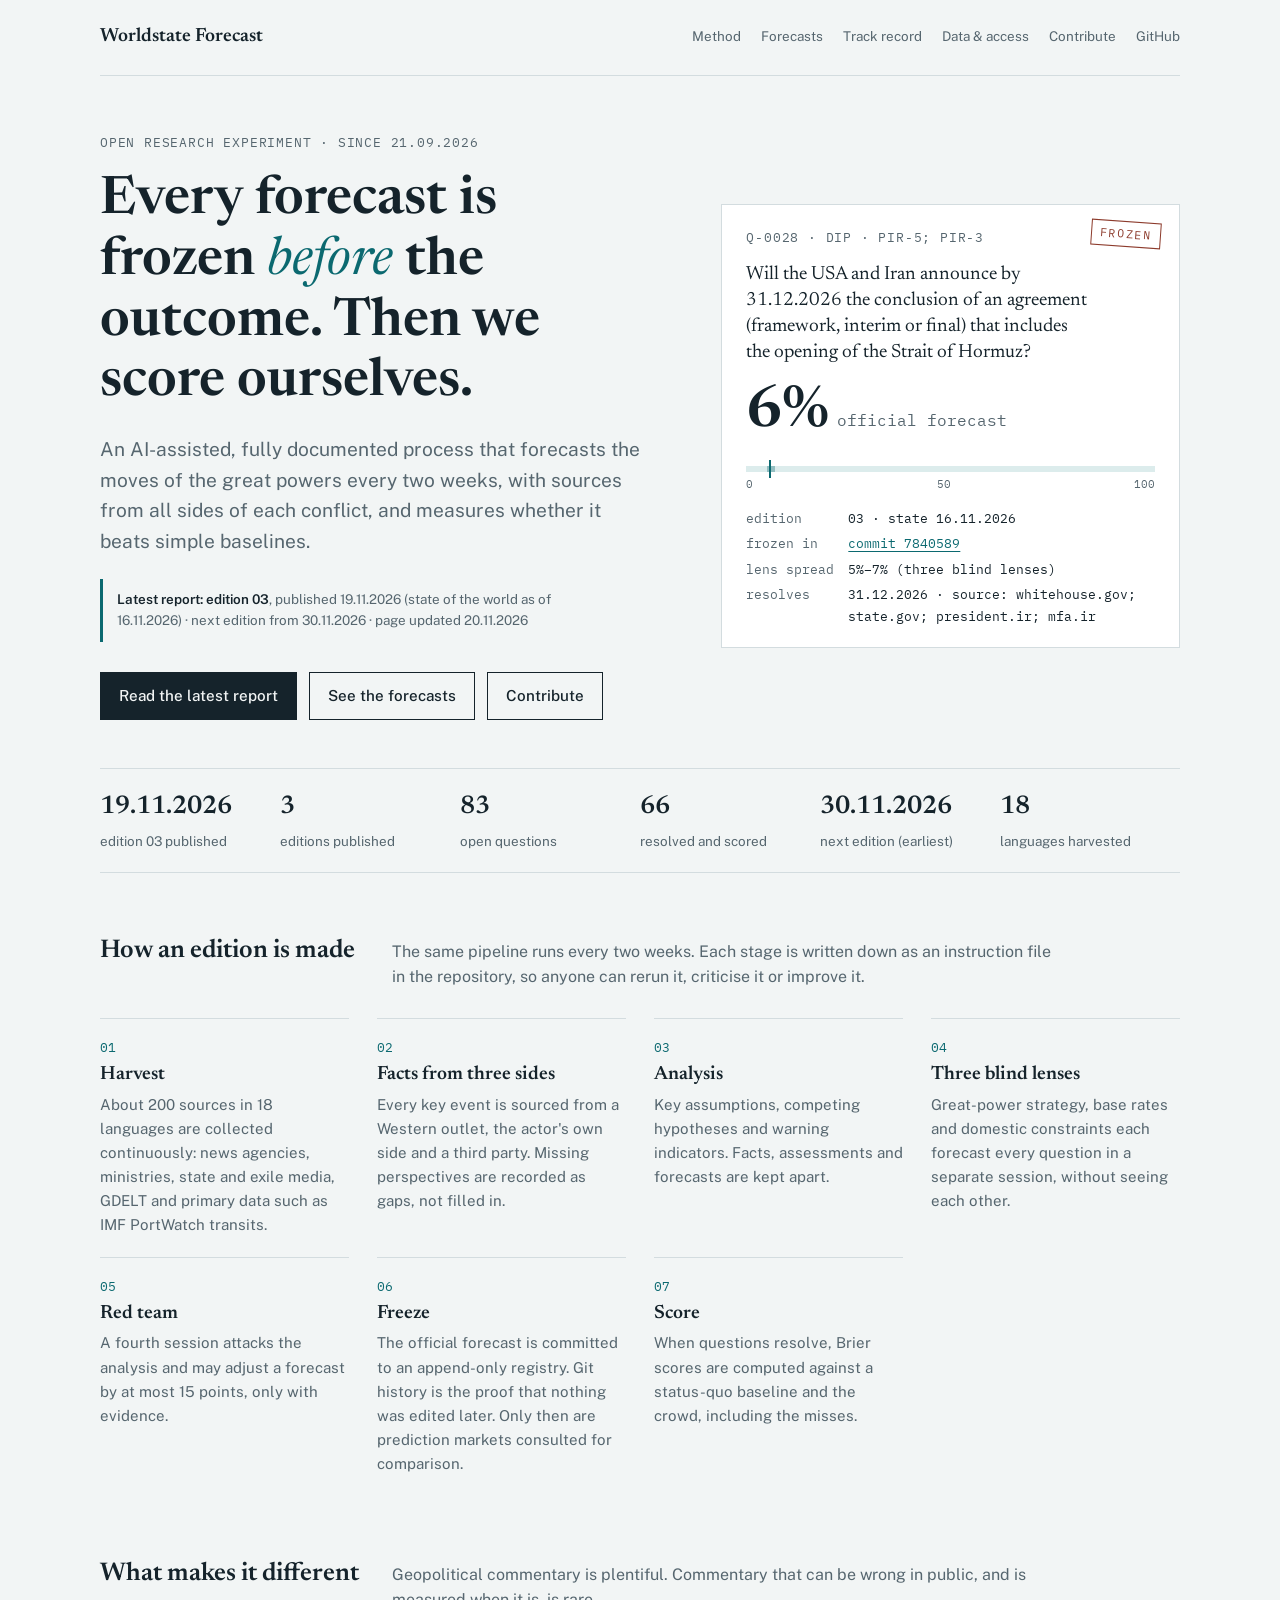
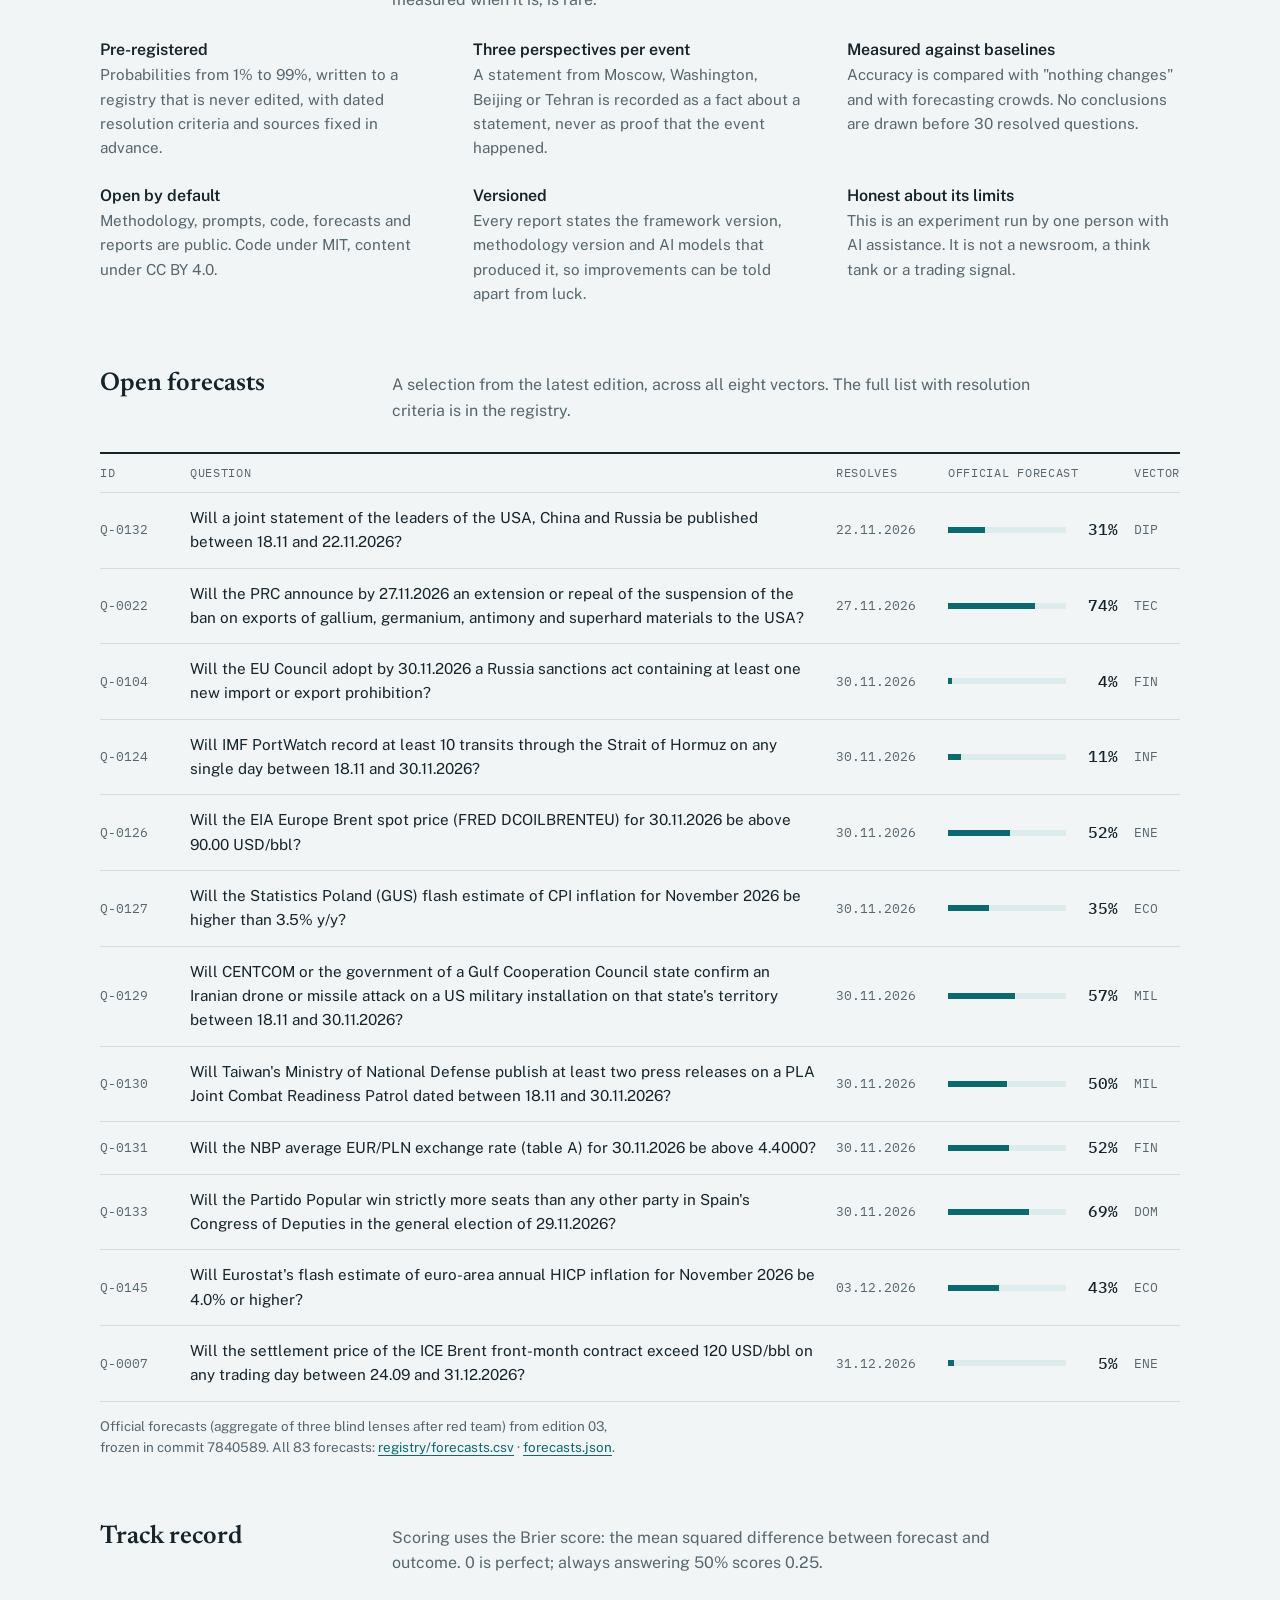
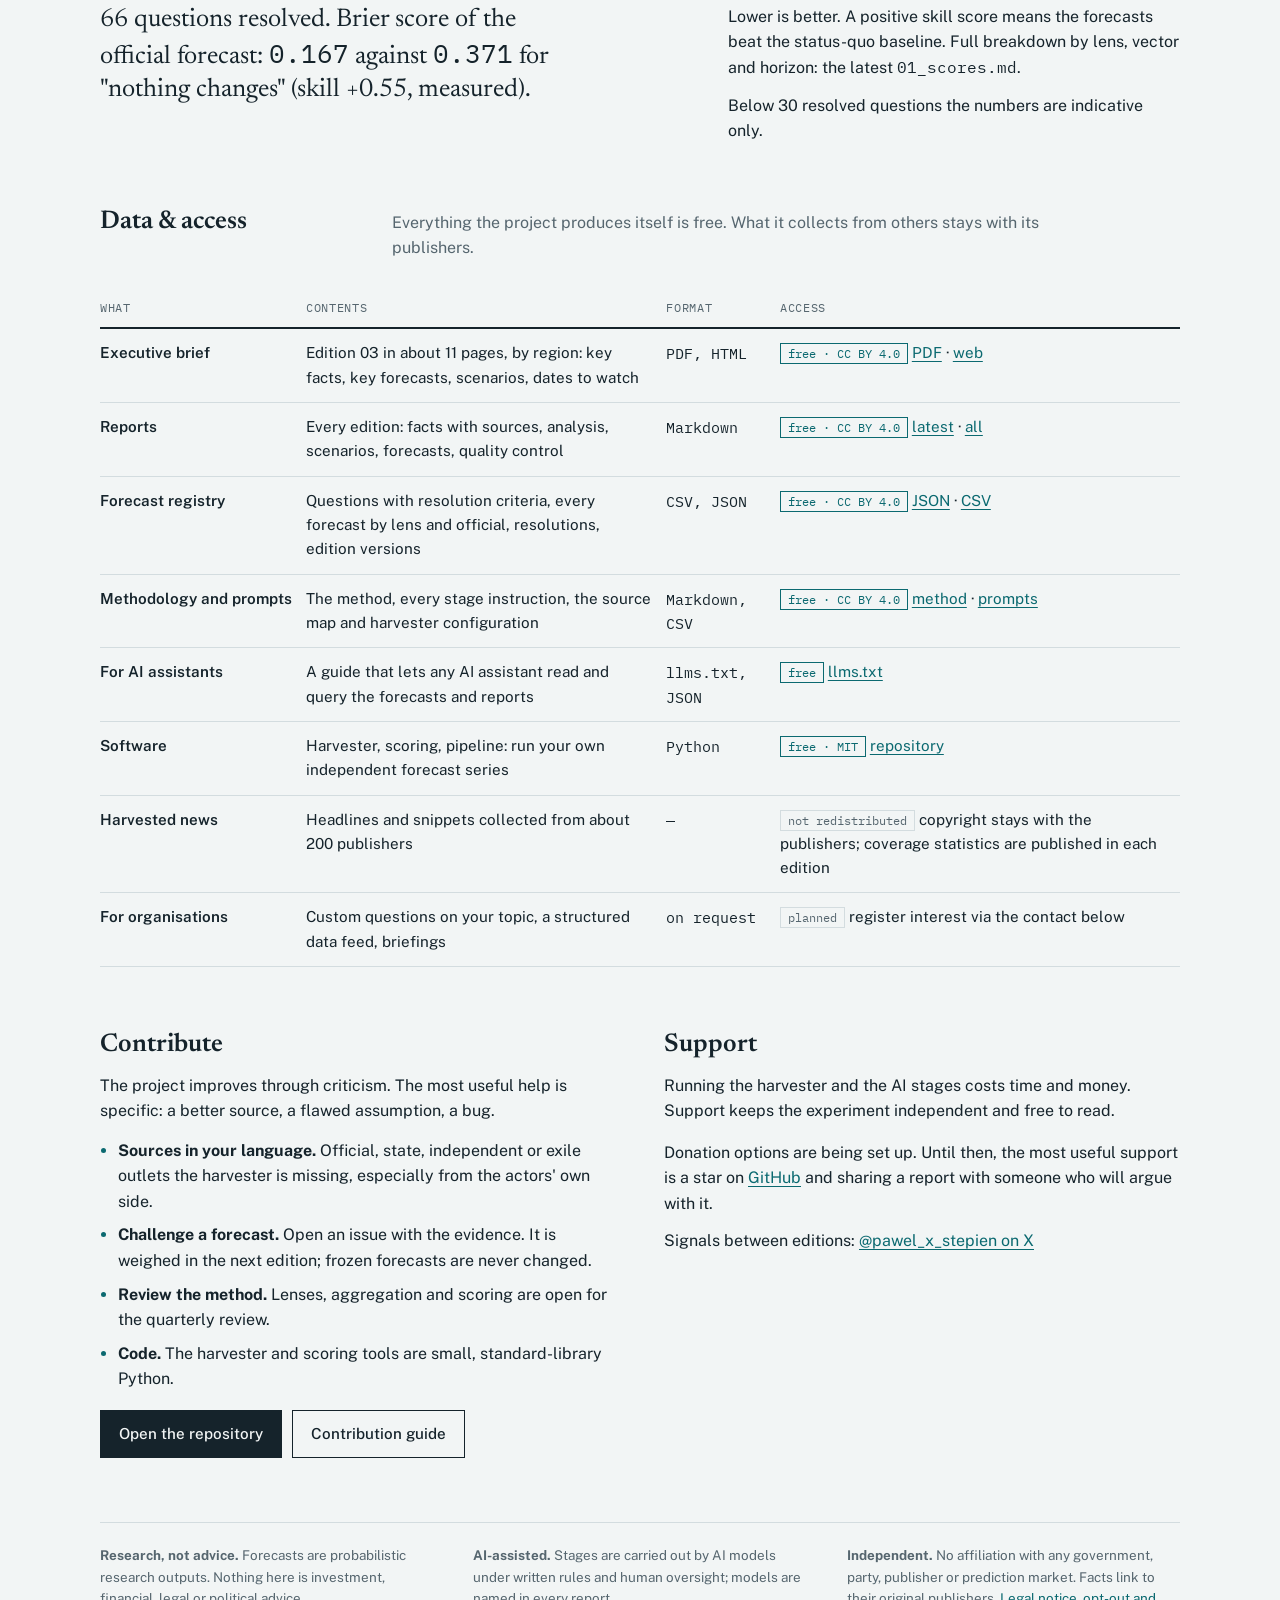
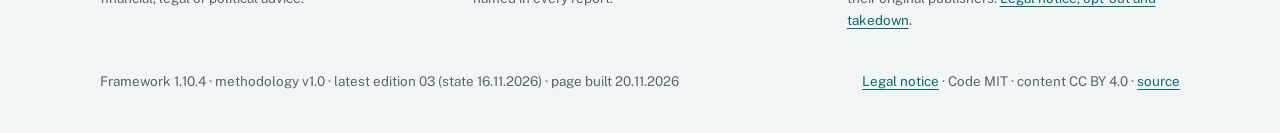
==== commit c3f84cee: "framework 1.10.4: public page shows the latest edition, its publish date and the last page update at" ====
--- a/docs/index.html
+++ b/docs/index.html
@@ -74,6 +74,8 @@
 .hero h1 em { font-style: italic; font-weight: 400; color: var(--accent); }
 .hero .lead { font-size: var(--step-1); color: var(--muted); margin-top: 20px; max-width: 46ch; }
 .hero .eyebrow { margin-bottom: 18px; }
+.hero .latest { margin-top: 22px; padding: 10px 14px; border-left: 3px solid var(--accent); font-size: var(--step--1); color: var(--muted); max-width: 60ch; }
+.hero .latest b { color: var(--ink); font-weight: 600; }
 .ctas { display: flex; flex-wrap: wrap; gap: 12px; margin-top: 30px; }
 .btn { display: inline-block; padding: 11px 18px; border: 1px solid var(--ink); color: var(--ink); text-decoration: none; font-weight: 500; font-size: 0.95rem; }
 .btn.primary { background: var(--ink); color: var(--paper); }
@@ -190,6 +192,7 @@
         <p class="label eyebrow">Open research experiment · since 21.09.2026</p>
         <h1>Every forecast is frozen <em>before</em> the outcome. Then we score ourselves.</h1>
         <p class="lead">An AI-assisted, fully documented process that forecasts the moves of the great powers every two weeks, with sources from all sides of each conflict, and measures whether it beats simple baselines.</p>
+        <p class="latest"><b>Latest report: edition 03</b>, published 19.11.2026 (state of the world as of 16.11.2026) · next edition from 30.11.2026 · page updated 20.11.2026</p>
         <div class="ctas">
           <a class="btn primary" href="https://github.com/pstepien-labs/worldstate-forecast/blob/main/editions/2026-11-16_edition-03/07_report.md">Read the latest report</a>
           <a class="btn" href="#forecasts">See the forecasts</a>
@@ -214,7 +217,7 @@
       </aside>
     </div>
 
-    <div class="status"><div><b>3</b><span>editions published</span></div><div><b>83</b><span>open questions</span></div><div><b>66</b><span>resolved and scored</span></div><div><b>30.11.2026</b><span>next edition (earliest)</span></div><div><b>18</b><span>languages harvested</span></div></div>
+    <div class="status"><div><b>19.11.2026</b><span>edition 03 published</span></div><div><b>3</b><span>editions published</span></div><div><b>83</b><span>open questions</span></div><div><b>66</b><span>resolved and scored</span></div><div><b>30.11.2026</b><span>next edition (earliest)</span></div><div><b>18</b><span>languages harvested</span></div></div>
 
     <section id="method">
       <div class="sec-head">
@@ -254,7 +257,7 @@
       </div>
       <div class="ledger" role="table" aria-label="Open forecasts">
         <div class="row head" role="row"><span role="columnheader">ID</span><span role="columnheader">Question</span><span role="columnheader">Resolves</span><span role="columnheader">Official forecast</span><span role="columnheader">Vector</span></div>
-        <div class="row" role="row"><span class="id" role="cell">Q-0029</span><span class="qt" role="cell">Will Donald Trump personally attend the APEC leaders&#x27; meeting in Shenzhen (18–19.11.2026)?</span><span class="date" role="cell">19.11.2026</span><span class="prob" role="cell"><span class="bar"><i style="width:88.7%"></i></span><b>89%</b></span><span class="vec" role="cell">DIP</span></div>
+        <div class="row" role="row"><span class="id" role="cell">Q-0132</span><span class="qt" role="cell">Will a joint statement of the leaders of the USA, China and Russia be published between 18.11 and 22.11.2026?</span><span class="date" role="cell">22.11.2026</span><span class="prob" role="cell"><span class="bar"><i style="width:31.0%"></i></span><b>31%</b></span><span class="vec" role="cell">DIP</span></div>
         <div class="row" role="row"><span class="id" role="cell">Q-0022</span><span class="qt" role="cell">Will the PRC announce by 27.11.2026 an extension or repeal of the suspension of the ban on exports of gallium, germanium, antimony and superhard materials to the USA?</span><span class="date" role="cell">27.11.2026</span><span class="prob" role="cell"><span class="bar"><i style="width:74.0%"></i></span><b>74%</b></span><span class="vec" role="cell">TEC</span></div>
         <div class="row" role="row"><span class="id" role="cell">Q-0104</span><span class="qt" role="cell">Will the EU Council adopt by 30.11.2026 a Russia sanctions act containing at least one new import or export prohibition?</span><span class="date" role="cell">30.11.2026</span><span class="prob" role="cell"><span class="bar"><i style="width:3.7%"></i></span><b>4%</b></span><span class="vec" role="cell">FIN</span></div>
         <div class="row" role="row"><span class="id" role="cell">Q-0124</span><span class="qt" role="cell">Will IMF PortWatch record at least 10 transits through the Strait of Hormuz on any single day between 18.11 and 30.11.2026?</span><span class="date" role="cell">30.11.2026</span><span class="prob" role="cell"><span class="bar"><i style="width:11.3%"></i></span><b>11%</b></span><span class="vec" role="cell">INF</span></div>
@@ -330,7 +333,7 @@
   </main>
 
   <footer>
-    <span>Framework 1.8.0 · methodology v1.0 · latest edition 03 (state 16.11.2026) · page built 19.11.2026</span>
+    <span>Framework 1.10.4 · methodology v1.0 · latest edition 03 (state 16.11.2026) · page built 20.11.2026</span>
     <span><a href="legal.html">Legal notice</a> · Code MIT · content CC BY 4.0 · <a href="https://github.com/pstepien-labs/worldstate-forecast">source</a></span>
   </footer>
 </div>
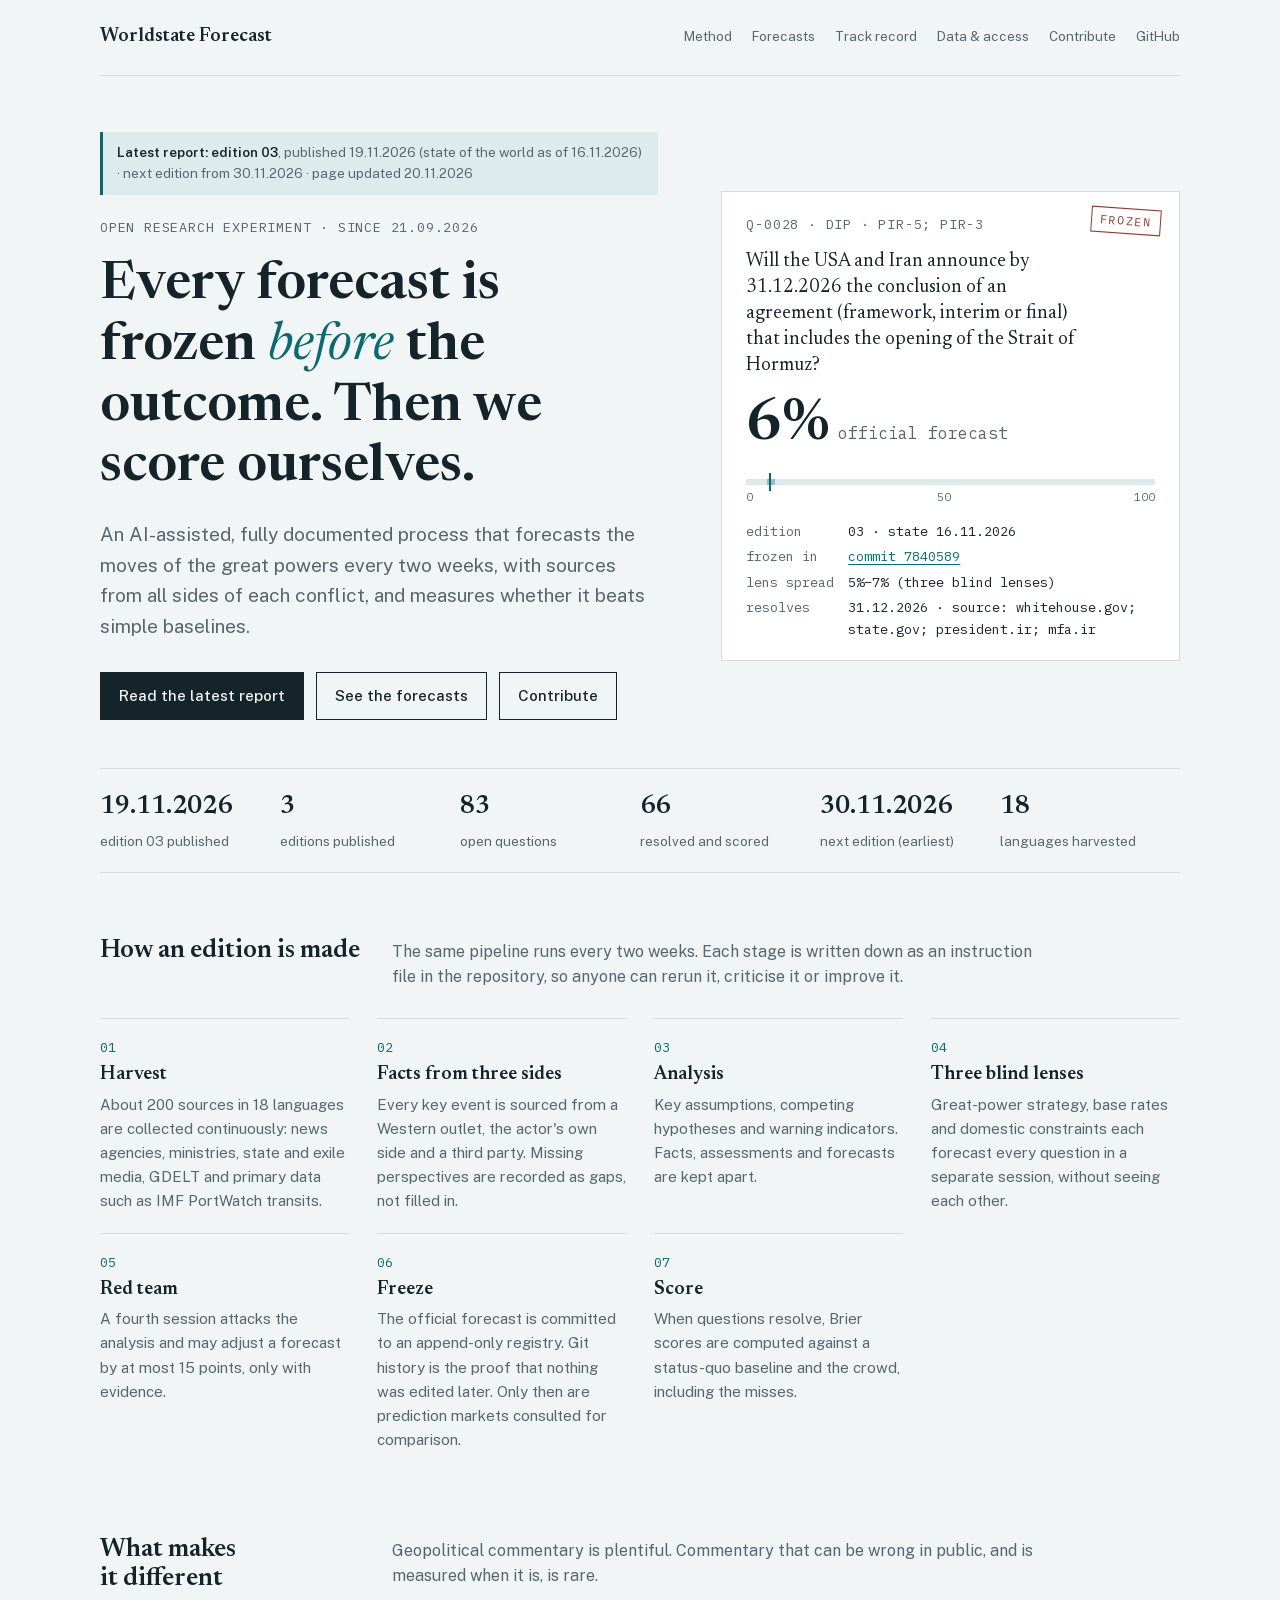
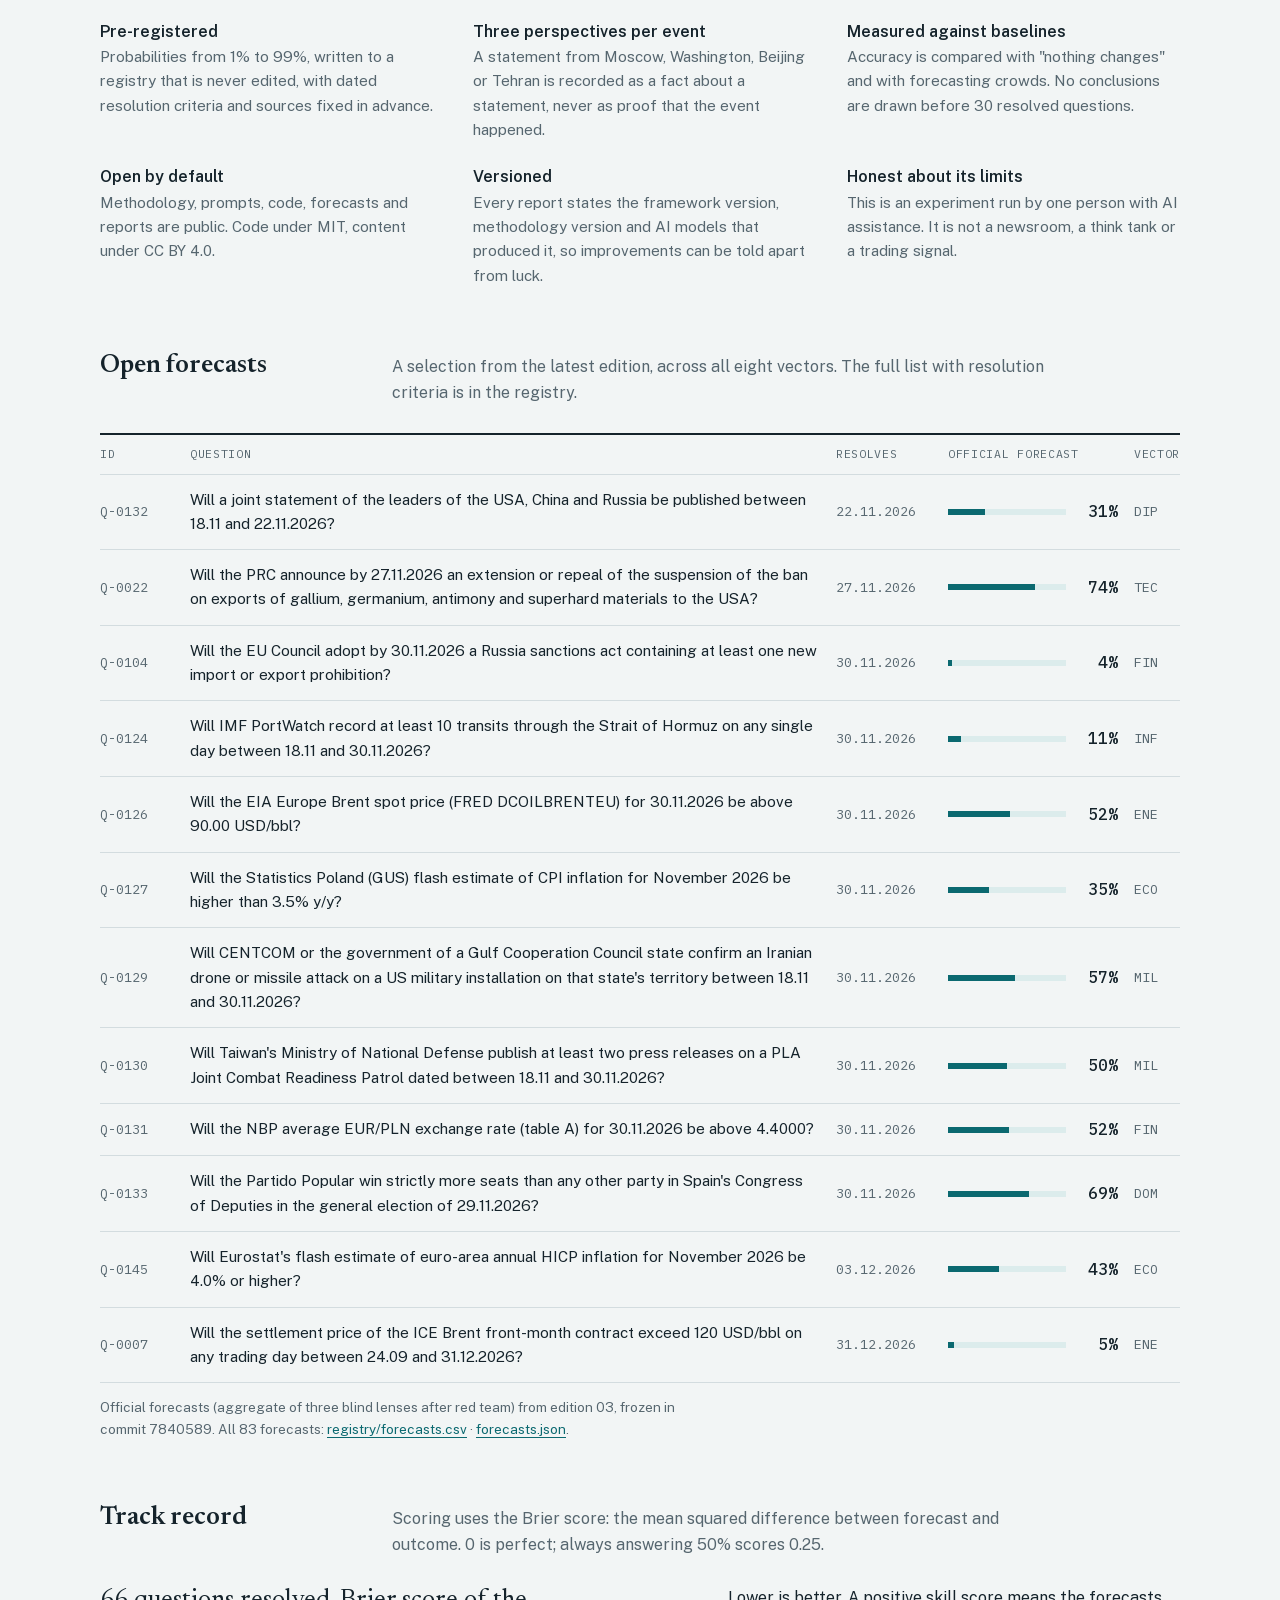
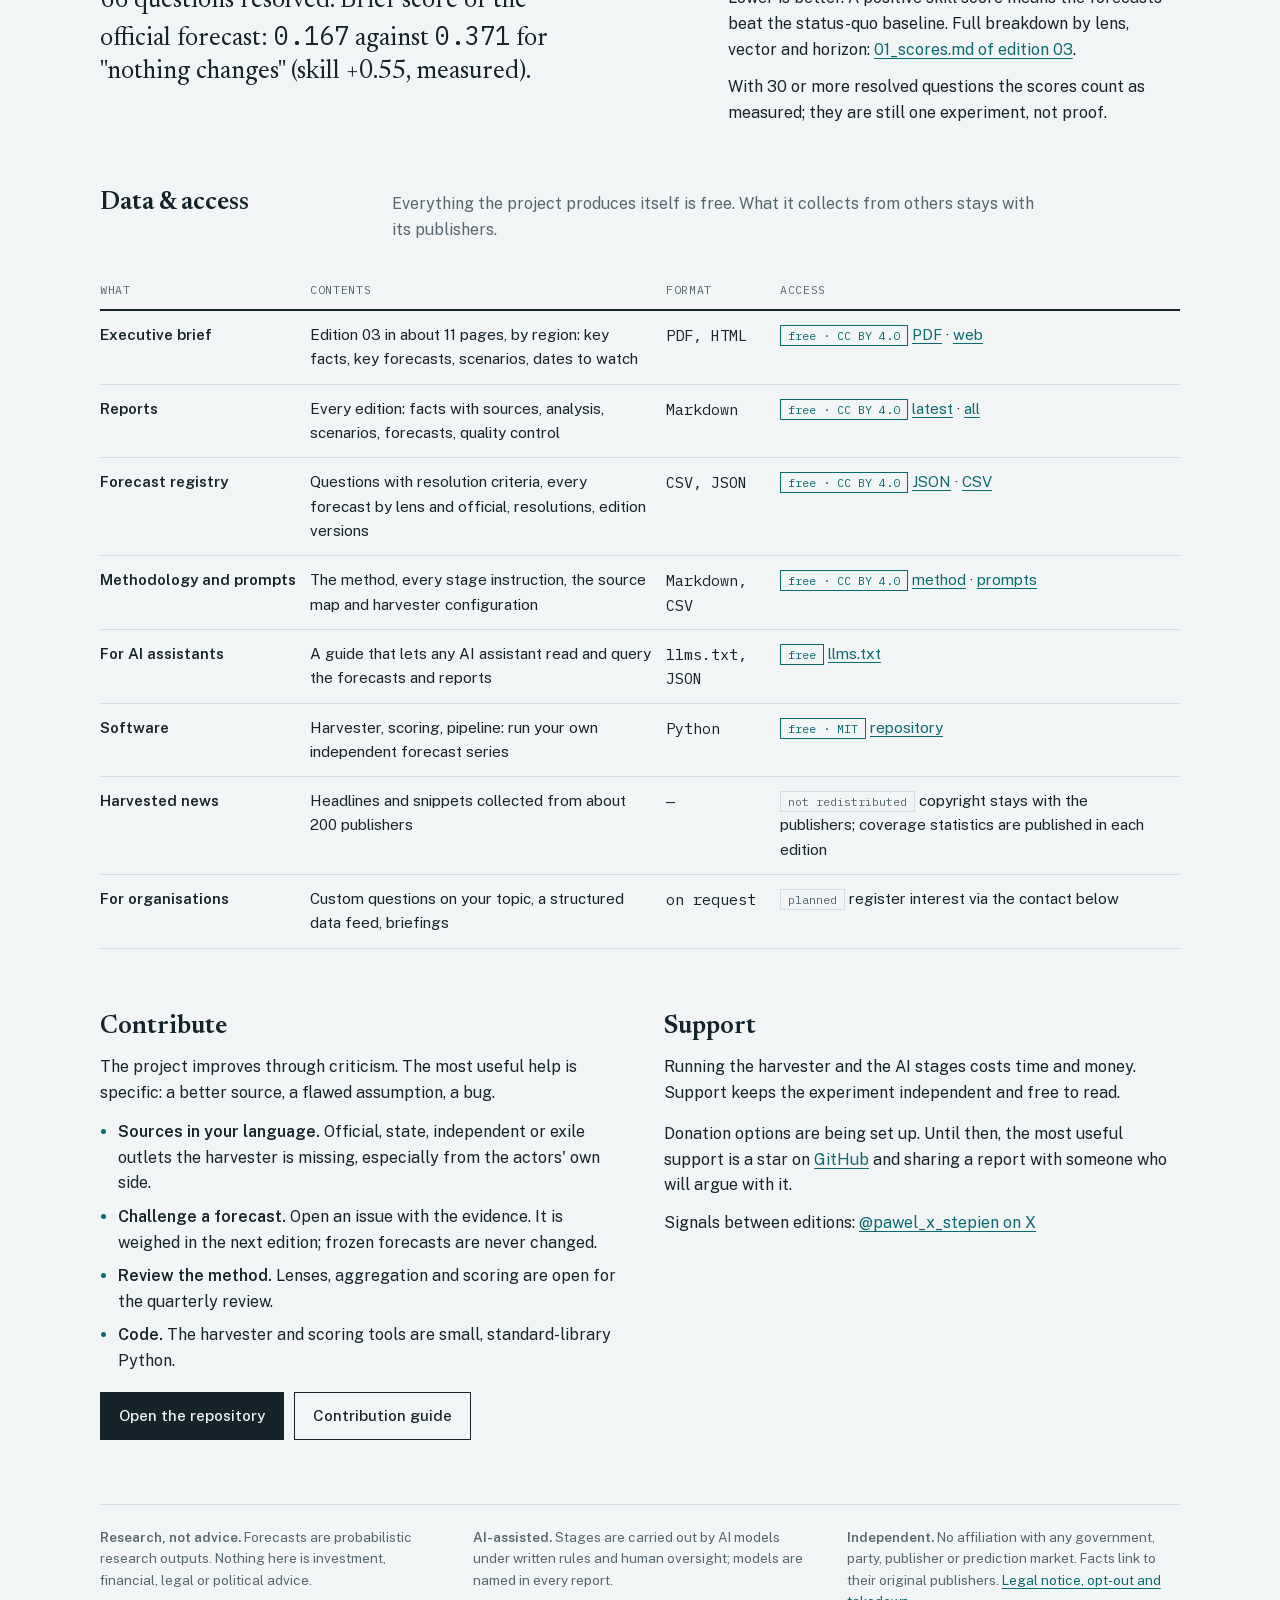
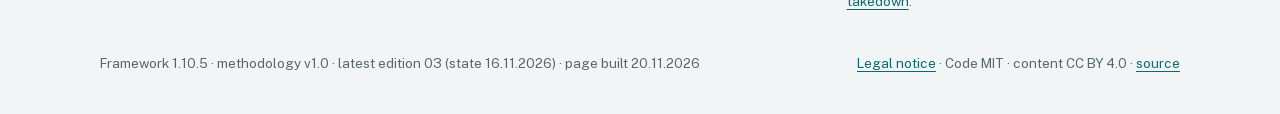
==== commit 2905c587: "framework 1.10.5: public page review - date line on top, self-hosted fonts (privacy), phone layout, " ====
--- a/docs/index.html
+++ b/docs/index.html
@@ -8,11 +8,16 @@
 <meta property="og:description" content="Calibrated balance-of-power forecasts. Frozen before the outcome. Scored after.">
 <meta property="og:type" content="website">
 <meta property="og:url" content="https://pstepien-labs.github.io/worldstate-forecast/">
+<meta property="og:site_name" content="Worldstate Forecast">
+<meta property="og:image" content="https://pstepien-labs.github.io/worldstate-forecast/og.png">
+<meta property="og:image:width" content="1600">
+<meta property="og:image:height" content="900">
+<meta property="og:image:alt" content="Worldstate Forecast: the latest edition at a glance">
+<meta name="twitter:card" content="summary_large_image">
+<link rel="icon" href="favicon.svg" type="image/svg+xml">
 <style>img{max-width:100%}[hidden]{display:none!important}body{margin:0}</style>
 <title>Worldstate Forecast</title>
-<link rel="preconnect" href="https://fonts.googleapis.com">
-<link rel="preconnect" href="https://fonts.gstatic.com" crossorigin>
-<link rel="stylesheet" href="https://fonts.googleapis.com/css2?family=Newsreader:ital,opsz,wght@0,6..72,400;0,6..72,600;1,6..72,400&family=Public+Sans:wght@400;500;600&family=IBM+Plex+Mono:wght@400;500&display=swap">
+<link rel="stylesheet" href="fonts/fonts.css">
 <style>
 /* Layout: a research ledger — one reading column, data set in a monospace margin; the frozen-forecast ticket is the single bold element. */
 :root {
@@ -74,7 +79,7 @@
 .hero h1 em { font-style: italic; font-weight: 400; color: var(--accent); }
 .hero .lead { font-size: var(--step-1); color: var(--muted); margin-top: 20px; max-width: 46ch; }
 .hero .eyebrow { margin-bottom: 18px; }
-.hero .latest { margin-top: 22px; padding: 10px 14px; border-left: 3px solid var(--accent); font-size: var(--step--1); color: var(--muted); max-width: 60ch; }
+.hero .latest { margin: 0 0 22px; padding: 10px 14px; border-left: 3px solid var(--accent); background: var(--accent-soft); font-size: var(--step--1); color: var(--muted); max-width: 62ch; }
 .hero .latest b { color: var(--ink); font-weight: 600; }
 .ctas { display: flex; flex-wrap: wrap; gap: 12px; margin-top: 30px; }
 .btn { display: inline-block; padding: 11px 18px; border: 1px solid var(--ink); color: var(--ink); text-decoration: none; font-weight: 500; font-size: 0.95rem; }
@@ -158,12 +163,23 @@
 @media (max-width: 820px) {
   .hero, .track-box, .two, .sec-head { grid-template-columns: minmax(0, 1fr); gap: 28px; }
   .hero { padding-block: 36px 32px; }
-  .row { grid-template-columns: 62px minmax(0, 1fr); gap: 4px 12px; }
+  .row { grid-template-columns: auto auto minmax(0, 1fr); gap: 6px 12px; padding: 16px 0; }
   .row.head { display: none; }
-  .row .qt { grid-column: 2; }
-  .row .date { grid-column: 2; }
-  .row .prob { grid-column: 2; max-width: 260px; }
-  .row .vec { grid-column: 1; grid-row: 2; }
+  .row .id { grid-column: 1; grid-row: 1; }
+  .row .vec { grid-column: 2; grid-row: 1; }
+  .row .date { grid-column: 3; grid-row: 1; justify-self: end; }
+  .row .qt { grid-column: 1 / -1; grid-row: 2; }
+  .row .prob { grid-column: 1 / -1; grid-row: 3; max-width: 320px; }
+  .top nav { gap: 0 4px; }
+  .top nav a { display: inline-block; padding: 10px 8px; margin-left: -8px; min-height: 44px; box-sizing: border-box; }
+}
+@media (max-width: 640px) {
+  table { min-width: 0; }
+  thead { position: absolute; width: 1px; height: 1px; overflow: hidden; clip: rect(0 0 0 0); }
+  tr { display: block; padding: 14px 0; border-bottom: 1px solid var(--rule); }
+  td { display: block; padding: 3px 0; border: 0; }
+  td.k { white-space: normal; font-size: 1.05rem; }
+  td[data-label]::before { content: attr(data-label) " "; font-family: var(--font-mono); font-size: 0.72rem; letter-spacing: 0.06em; text-transform: uppercase; color: var(--muted); margin-right: 6px; }
 }
 @media (prefers-reduced-motion: no-preference) {
   .ticket .mark { animation: settle 900ms cubic-bezier(.2,.7,.2,1) both; }
@@ -189,10 +205,10 @@
   <main id="top">
     <div class="hero">
       <div>
+        <p class="latest"><b>Latest report: edition 03</b>, published 19.11.2026 (state of the world as of 16.11.2026) · next edition from 30.11.2026 · page updated 20.11.2026</p>
         <p class="label eyebrow">Open research experiment · since 21.09.2026</p>
         <h1>Every forecast is frozen <em>before</em> the outcome. Then we score ourselves.</h1>
         <p class="lead">An AI-assisted, fully documented process that forecasts the moves of the great powers every two weeks, with sources from all sides of each conflict, and measures whether it beats simple baselines.</p>
-        <p class="latest"><b>Latest report: edition 03</b>, published 19.11.2026 (state of the world as of 16.11.2026) · next edition from 30.11.2026 · page updated 20.11.2026</p>
         <div class="ctas">
           <a class="btn primary" href="https://github.com/pstepien-labs/worldstate-forecast/blob/main/editions/2026-11-16_edition-03/07_report.md">Read the latest report</a>
           <a class="btn" href="#forecasts">See the forecasts</a>
@@ -278,7 +294,7 @@
         <h2>Track record</h2>
         <p>Scoring uses the Brier score: the mean squared difference between forecast and outcome. 0 is perfect; always answering 50% scores 0.25.</p>
       </div>
-      <div class="track-box"><p class="big">66 questions resolved. Brier score of the official forecast: <span class="mono">0.167</span> against <span class="mono">0.371</span> for "nothing changes" (skill +0.55, measured).</p><div><p>Lower is better. A positive skill score means the forecasts beat the status-quo baseline. Full breakdown by lens, vector and horizon: the latest <code class="mono">01_scores.md</code>.</p><p>Below 30 resolved questions the numbers are indicative only.</p></div></div>
+      <div class="track-box"><p class="big">66 questions resolved. Brier score of the official forecast: <span class="mono">0.167</span> against <span class="mono">0.371</span> for "nothing changes" (skill +0.55, measured).</p><div><p>Lower is better. A positive skill score means the forecasts beat the status-quo baseline. Full breakdown by lens, vector and horizon: <a href="https://github.com/pstepien-labs/worldstate-forecast/blob/main/editions/2026-11-16_edition-03/01_scores.md">01_scores.md of edition 03</a>.</p><p>With 30 or more resolved questions the scores count as measured; they are still one experiment, not proof.</p></div></div>
     </section>
 
     <section id="data">
@@ -290,14 +306,14 @@
         <table>
           <thead><tr><th>What</th><th>Contents</th><th>Format</th><th>Access</th></tr></thead>
           <tbody>
-            <tr><td class="k">Executive brief</td><td>Edition 03 in about 11 pages, by region: key facts, key forecasts, scenarios, dates to watch</td><td class="mono">PDF, HTML</td><td><span class="pill free">free · CC BY 4.0</span> <a href="briefs/edition-03.pdf">PDF</a> · <a href="briefs/edition-03.html">web</a></td></tr>
-            <tr><td class="k">Reports</td><td>Every edition: facts with sources, analysis, scenarios, forecasts, quality control</td><td class="mono">Markdown</td><td><span class="pill free">free · CC BY 4.0</span> <a href="https://github.com/pstepien-labs/worldstate-forecast/blob/main/editions/2026-11-16_edition-03/07_report.md">latest</a> · <a href="https://github.com/pstepien-labs/worldstate-forecast/tree/main/editions">all</a></td></tr>
-            <tr><td class="k">Forecast registry</td><td>Questions with resolution criteria, every forecast by lens and official, resolutions, edition versions</td><td class="mono">CSV, JSON</td><td><span class="pill free">free · CC BY 4.0</span> <a href="data/forecasts.json">JSON</a> · <a href="https://github.com/pstepien-labs/worldstate-forecast/tree/main/registry">CSV</a></td></tr>
-            <tr><td class="k">Methodology and prompts</td><td>The method, every stage instruction, the source map and harvester configuration</td><td class="mono">Markdown, CSV</td><td><span class="pill free">free · CC BY 4.0</span> <a href="https://github.com/pstepien-labs/worldstate-forecast/blob/main/methodology/methodology_v1.0.md">method</a> · <a href="https://github.com/pstepien-labs/worldstate-forecast/tree/main/prompts">prompts</a></td></tr>
-            <tr><td class="k">For AI assistants</td><td>A guide that lets any AI assistant read and query the forecasts and reports</td><td class="mono">llms.txt, JSON</td><td><span class="pill free">free</span> <a href="llms.txt">llms.txt</a></td></tr>
-            <tr><td class="k">Software</td><td>Harvester, scoring, pipeline: run your own independent forecast series</td><td class="mono">Python</td><td><span class="pill free">free · MIT</span> <a href="https://github.com/pstepien-labs/worldstate-forecast">repository</a></td></tr>
-            <tr><td class="k">Harvested news</td><td>Headlines and snippets collected from about 200 publishers</td><td class="mono">—</td><td><span class="pill">not redistributed</span> copyright stays with the publishers; coverage statistics are published in each edition</td></tr>
-            <tr><td class="k">For organisations</td><td>Custom questions on your topic, a structured data feed, briefings</td><td class="mono">on request</td><td><span class="pill">planned</span> register interest via the contact below</td></tr>
+            <tr><td class="k">Executive brief</td><td>Edition 03 in about 11 pages, by region: key facts, key forecasts, scenarios, dates to watch</td><td class="mono" data-label="Format">PDF, HTML</td><td data-label="Access"><span class="pill free">free · CC BY 4.0</span> <a href="briefs/edition-03.pdf">PDF</a> · <a href="briefs/edition-03.html">web</a></td></tr>
+            <tr><td class="k">Reports</td><td>Every edition: facts with sources, analysis, scenarios, forecasts, quality control</td><td class="mono" data-label="Format">Markdown</td><td data-label="Access"><span class="pill free">free · CC BY 4.0</span> <a href="https://github.com/pstepien-labs/worldstate-forecast/blob/main/editions/2026-11-16_edition-03/07_report.md">latest</a> · <a href="https://github.com/pstepien-labs/worldstate-forecast/tree/main/editions">all</a></td></tr>
+            <tr><td class="k">Forecast registry</td><td>Questions with resolution criteria, every forecast by lens and official, resolutions, edition versions</td><td class="mono" data-label="Format">CSV, JSON</td><td data-label="Access"><span class="pill free">free · CC BY 4.0</span> <a href="data/forecasts.json">JSON</a> · <a href="https://github.com/pstepien-labs/worldstate-forecast/tree/main/registry">CSV</a></td></tr>
+            <tr><td class="k">Methodology and prompts</td><td>The method, every stage instruction, the source map and harvester configuration</td><td class="mono" data-label="Format">Markdown, CSV</td><td data-label="Access"><span class="pill free">free · CC BY 4.0</span> <a href="https://github.com/pstepien-labs/worldstate-forecast/blob/main/methodology/methodology_v1.0.md">method</a> · <a href="https://github.com/pstepien-labs/worldstate-forecast/tree/main/prompts">prompts</a></td></tr>
+            <tr><td class="k">For AI assistants</td><td>A guide that lets any AI assistant read and query the forecasts and reports</td><td class="mono" data-label="Format">llms.txt, JSON</td><td data-label="Access"><span class="pill free">free</span> <a href="llms.txt">llms.txt</a></td></tr>
+            <tr><td class="k">Software</td><td>Harvester, scoring, pipeline: run your own independent forecast series</td><td class="mono" data-label="Format">Python</td><td data-label="Access"><span class="pill free">free · MIT</span> <a href="https://github.com/pstepien-labs/worldstate-forecast">repository</a></td></tr>
+            <tr><td class="k">Harvested news</td><td>Headlines and snippets collected from about 200 publishers</td><td class="mono" data-label="Format">—</td><td data-label="Access"><span class="pill">not redistributed</span> copyright stays with the publishers; coverage statistics are published in each edition</td></tr>
+            <tr><td class="k">For organisations</td><td>Custom questions on your topic, a structured data feed, briefings</td><td class="mono" data-label="Format">on request</td><td data-label="Access"><span class="pill">planned</span> register interest via the contact below</td></tr>
           </tbody>
         </table>
       </div>
@@ -333,7 +349,7 @@
   </main>
 
   <footer>
-    <span>Framework 1.10.4 · methodology v1.0 · latest edition 03 (state 16.11.2026) · page built 20.11.2026</span>
+    <span>Framework 1.10.5 · methodology v1.0 · latest edition 03 (state 16.11.2026) · page built 20.11.2026</span>
     <span><a href="legal.html">Legal notice</a> · Code MIT · content CC BY 4.0 · <a href="https://github.com/pstepien-labs/worldstate-forecast">source</a></span>
   </footer>
 </div>
--- a/docs/fonts/fonts.css
+++ b/docs/fonts/fonts.css
@@ -0,0 +1,146 @@
+/* Self-hosted copies of Google Fonts (SIL Open Font License 1.1): Newsreader, Public Sans, IBM Plex Mono.
+   Served from this site so that visitors' browsers make no request to Google (privacy). Latin and Latin Extended subsets. */
+/* latin-ext */
+@font-face {
+  font-family: 'IBM Plex Mono';
+  font-style: normal;
+  font-weight: 400;
+  font-display: swap;
+  src: url(IBMPlexMono-latin-ext-5ca4c3.woff2) format('woff2');
+  unicode-range: U+0100-02BA, U+02BD-02C5, U+02C7-02CC, U+02CE-02D7, U+02DD-02FF, U+0304, U+0308, U+0329, U+1D00-1DBF, U+1E00-1E9F, U+1EF2-1EFF, U+2020, U+20A0-20AB, U+20AD-20C4, U+2113, U+2C60-2C7F, U+A720-A7FF;
+}
+/* latin */
+@font-face {
+  font-family: 'IBM Plex Mono';
+  font-style: normal;
+  font-weight: 400;
+  font-display: swap;
+  src: url(IBMPlexMono-latin-01a7bb.woff2) format('woff2');
+  unicode-range: U+0000-00FF, U+0131, U+0152-0153, U+02BB-02BC, U+02C6, U+02DA, U+02DC, U+0304, U+0308, U+0329, U+2000-206F, U+20AC, U+2122, U+2191, U+2193, U+2212, U+2215, U+FEFF, U+FFFD;
+}
+/* latin-ext */
+@font-face {
+  font-family: 'IBM Plex Mono';
+  font-style: normal;
+  font-weight: 500;
+  font-display: swap;
+  src: url(IBMPlexMono-latin-ext-8aaa1a.woff2) format('woff2');
+  unicode-range: U+0100-02BA, U+02BD-02C5, U+02C7-02CC, U+02CE-02D7, U+02DD-02FF, U+0304, U+0308, U+0329, U+1D00-1DBF, U+1E00-1E9F, U+1EF2-1EFF, U+2020, U+20A0-20AB, U+20AD-20C4, U+2113, U+2C60-2C7F, U+A720-A7FF;
+}
+/* latin */
+@font-face {
+  font-family: 'IBM Plex Mono';
+  font-style: normal;
+  font-weight: 500;
+  font-display: swap;
+  src: url(IBMPlexMono-latin-1772d8.woff2) format('woff2');
+  unicode-range: U+0000-00FF, U+0131, U+0152-0153, U+02BB-02BC, U+02C6, U+02DA, U+02DC, U+0304, U+0308, U+0329, U+2000-206F, U+20AC, U+2122, U+2191, U+2193, U+2212, U+2215, U+FEFF, U+FFFD;
+}
+/* latin-ext */
+@font-face {
+  font-family: 'Newsreader';
+  font-style: italic;
+  font-weight: 400;
+  font-display: swap;
+  src: url(Newsreader-latin-ext-c04dea.woff2) format('woff2');
+  unicode-range: U+0100-02BA, U+02BD-02C5, U+02C7-02CC, U+02CE-02D7, U+02DD-02FF, U+0304, U+0308, U+0329, U+1D00-1DBF, U+1E00-1E9F, U+1EF2-1EFF, U+2020, U+20A0-20AB, U+20AD-20C4, U+2113, U+2C60-2C7F, U+A720-A7FF;
+}
+/* latin */
+@font-face {
+  font-family: 'Newsreader';
+  font-style: italic;
+  font-weight: 400;
+  font-display: swap;
+  src: url(Newsreader-latin-680390.woff2) format('woff2');
+  unicode-range: U+0000-00FF, U+0131, U+0152-0153, U+02BB-02BC, U+02C6, U+02DA, U+02DC, U+0304, U+0308, U+0329, U+2000-206F, U+20AC, U+2122, U+2191, U+2193, U+2212, U+2215, U+FEFF, U+FFFD;
+}
+/* latin-ext */
+@font-face {
+  font-family: 'Newsreader';
+  font-style: normal;
+  font-weight: 400;
+  font-display: swap;
+  src: url(Newsreader-latin-ext-997f74.woff2) format('woff2');
+  unicode-range: U+0100-02BA, U+02BD-02C5, U+02C7-02CC, U+02CE-02D7, U+02DD-02FF, U+0304, U+0308, U+0329, U+1D00-1DBF, U+1E00-1E9F, U+1EF2-1EFF, U+2020, U+20A0-20AB, U+20AD-20C4, U+2113, U+2C60-2C7F, U+A720-A7FF;
+}
+/* latin */
+@font-face {
+  font-family: 'Newsreader';
+  font-style: normal;
+  font-weight: 400;
+  font-display: swap;
+  src: url(Newsreader-latin-4aa9bb.woff2) format('woff2');
+  unicode-range: U+0000-00FF, U+0131, U+0152-0153, U+02BB-02BC, U+02C6, U+02DA, U+02DC, U+0304, U+0308, U+0329, U+2000-206F, U+20AC, U+2122, U+2191, U+2193, U+2212, U+2215, U+FEFF, U+FFFD;
+}
+/* latin-ext */
+@font-face {
+  font-family: 'Newsreader';
+  font-style: normal;
+  font-weight: 600;
+  font-display: swap;
+  src: url(Newsreader-latin-ext-997f74.woff2) format('woff2');
+  unicode-range: U+0100-02BA, U+02BD-02C5, U+02C7-02CC, U+02CE-02D7, U+02DD-02FF, U+0304, U+0308, U+0329, U+1D00-1DBF, U+1E00-1E9F, U+1EF2-1EFF, U+2020, U+20A0-20AB, U+20AD-20C4, U+2113, U+2C60-2C7F, U+A720-A7FF;
+}
+/* latin */
+@font-face {
+  font-family: 'Newsreader';
+  font-style: normal;
+  font-weight: 600;
+  font-display: swap;
+  src: url(Newsreader-latin-4aa9bb.woff2) format('woff2');
+  unicode-range: U+0000-00FF, U+0131, U+0152-0153, U+02BB-02BC, U+02C6, U+02DA, U+02DC, U+0304, U+0308, U+0329, U+2000-206F, U+20AC, U+2122, U+2191, U+2193, U+2212, U+2215, U+FEFF, U+FFFD;
+}
+/* latin-ext */
+@font-face {
+  font-family: 'Public Sans';
+  font-style: normal;
+  font-weight: 400;
+  font-display: swap;
+  src: url(PublicSans-latin-ext-d025d4.woff2) format('woff2');
+  unicode-range: U+0100-02BA, U+02BD-02C5, U+02C7-02CC, U+02CE-02D7, U+02DD-02FF, U+0304, U+0308, U+0329, U+1D00-1DBF, U+1E00-1E9F, U+1EF2-1EFF, U+2020, U+20A0-20AB, U+20AD-20C4, U+2113, U+2C60-2C7F, U+A720-A7FF;
+}
+/* latin */
+@font-face {
+  font-family: 'Public Sans';
+  font-style: normal;
+  font-weight: 400;
+  font-display: swap;
+  src: url(PublicSans-latin-cd0028.woff2) format('woff2');
+  unicode-range: U+0000-00FF, U+0131, U+0152-0153, U+02BB-02BC, U+02C6, U+02DA, U+02DC, U+0304, U+0308, U+0329, U+2000-206F, U+20AC, U+2122, U+2191, U+2193, U+2212, U+2215, U+FEFF, U+FFFD;
+}
+/* latin-ext */
+@font-face {
+  font-family: 'Public Sans';
+  font-style: normal;
+  font-weight: 500;
+  font-display: swap;
+  src: url(PublicSans-latin-ext-d025d4.woff2) format('woff2');
+  unicode-range: U+0100-02BA, U+02BD-02C5, U+02C7-02CC, U+02CE-02D7, U+02DD-02FF, U+0304, U+0308, U+0329, U+1D00-1DBF, U+1E00-1E9F, U+1EF2-1EFF, U+2020, U+20A0-20AB, U+20AD-20C4, U+2113, U+2C60-2C7F, U+A720-A7FF;
+}
+/* latin */
+@font-face {
+  font-family: 'Public Sans';
+  font-style: normal;
+  font-weight: 500;
+  font-display: swap;
+  src: url(PublicSans-latin-cd0028.woff2) format('woff2');
+  unicode-range: U+0000-00FF, U+0131, U+0152-0153, U+02BB-02BC, U+02C6, U+02DA, U+02DC, U+0304, U+0308, U+0329, U+2000-206F, U+20AC, U+2122, U+2191, U+2193, U+2212, U+2215, U+FEFF, U+FFFD;
+}
+/* latin-ext */
+@font-face {
+  font-family: 'Public Sans';
+  font-style: normal;
+  font-weight: 600;
+  font-display: swap;
+  src: url(PublicSans-latin-ext-d025d4.woff2) format('woff2');
+  unicode-range: U+0100-02BA, U+02BD-02C5, U+02C7-02CC, U+02CE-02D7, U+02DD-02FF, U+0304, U+0308, U+0329, U+1D00-1DBF, U+1E00-1E9F, U+1EF2-1EFF, U+2020, U+20A0-20AB, U+20AD-20C4, U+2113, U+2C60-2C7F, U+A720-A7FF;
+}
+/* latin */
+@font-face {
+  font-family: 'Public Sans';
+  font-style: normal;
+  font-weight: 600;
+  font-display: swap;
+  src: url(PublicSans-latin-cd0028.woff2) format('woff2');
+  unicode-range: U+0000-00FF, U+0131, U+0152-0153, U+02BB-02BC, U+02C6, U+02DA, U+02DC, U+0304, U+0308, U+0329, U+2000-206F, U+20AC, U+2122, U+2191, U+2193, U+2212, U+2215, U+FEFF, U+FFFD;
+}
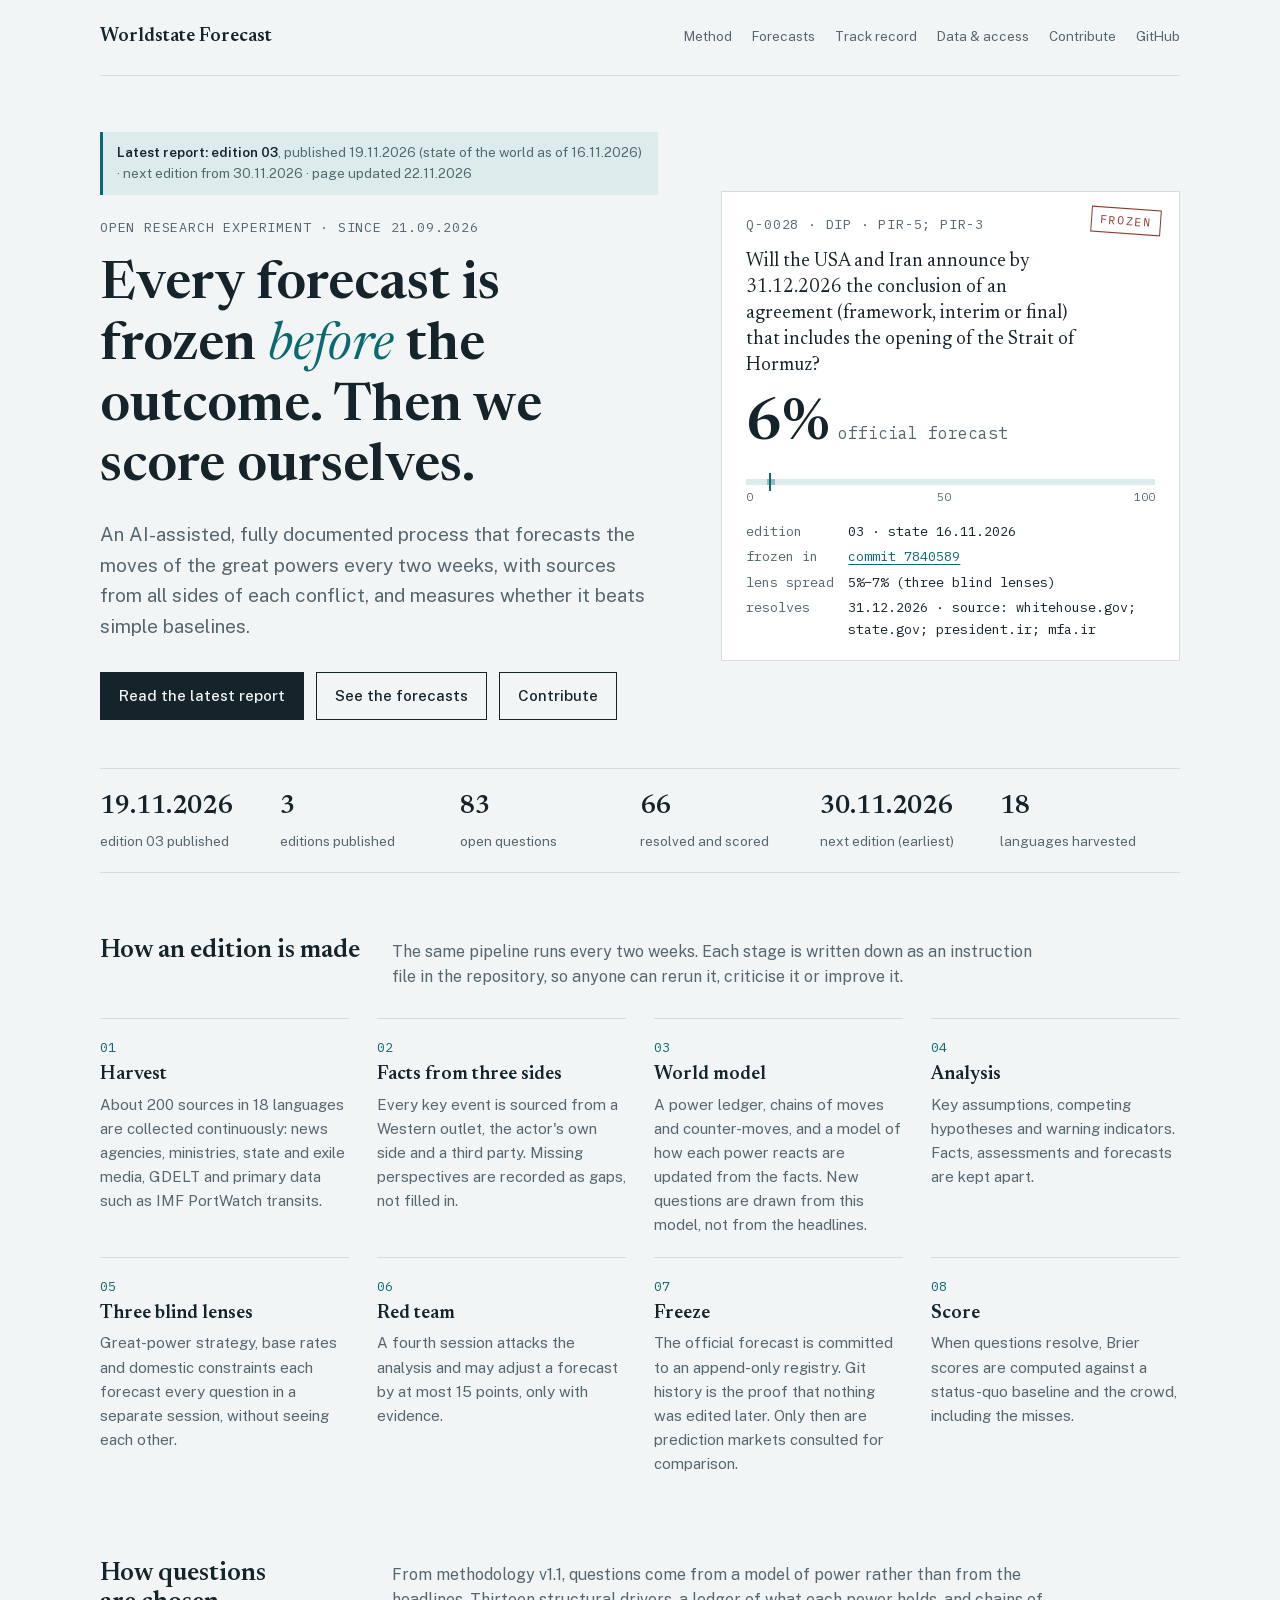
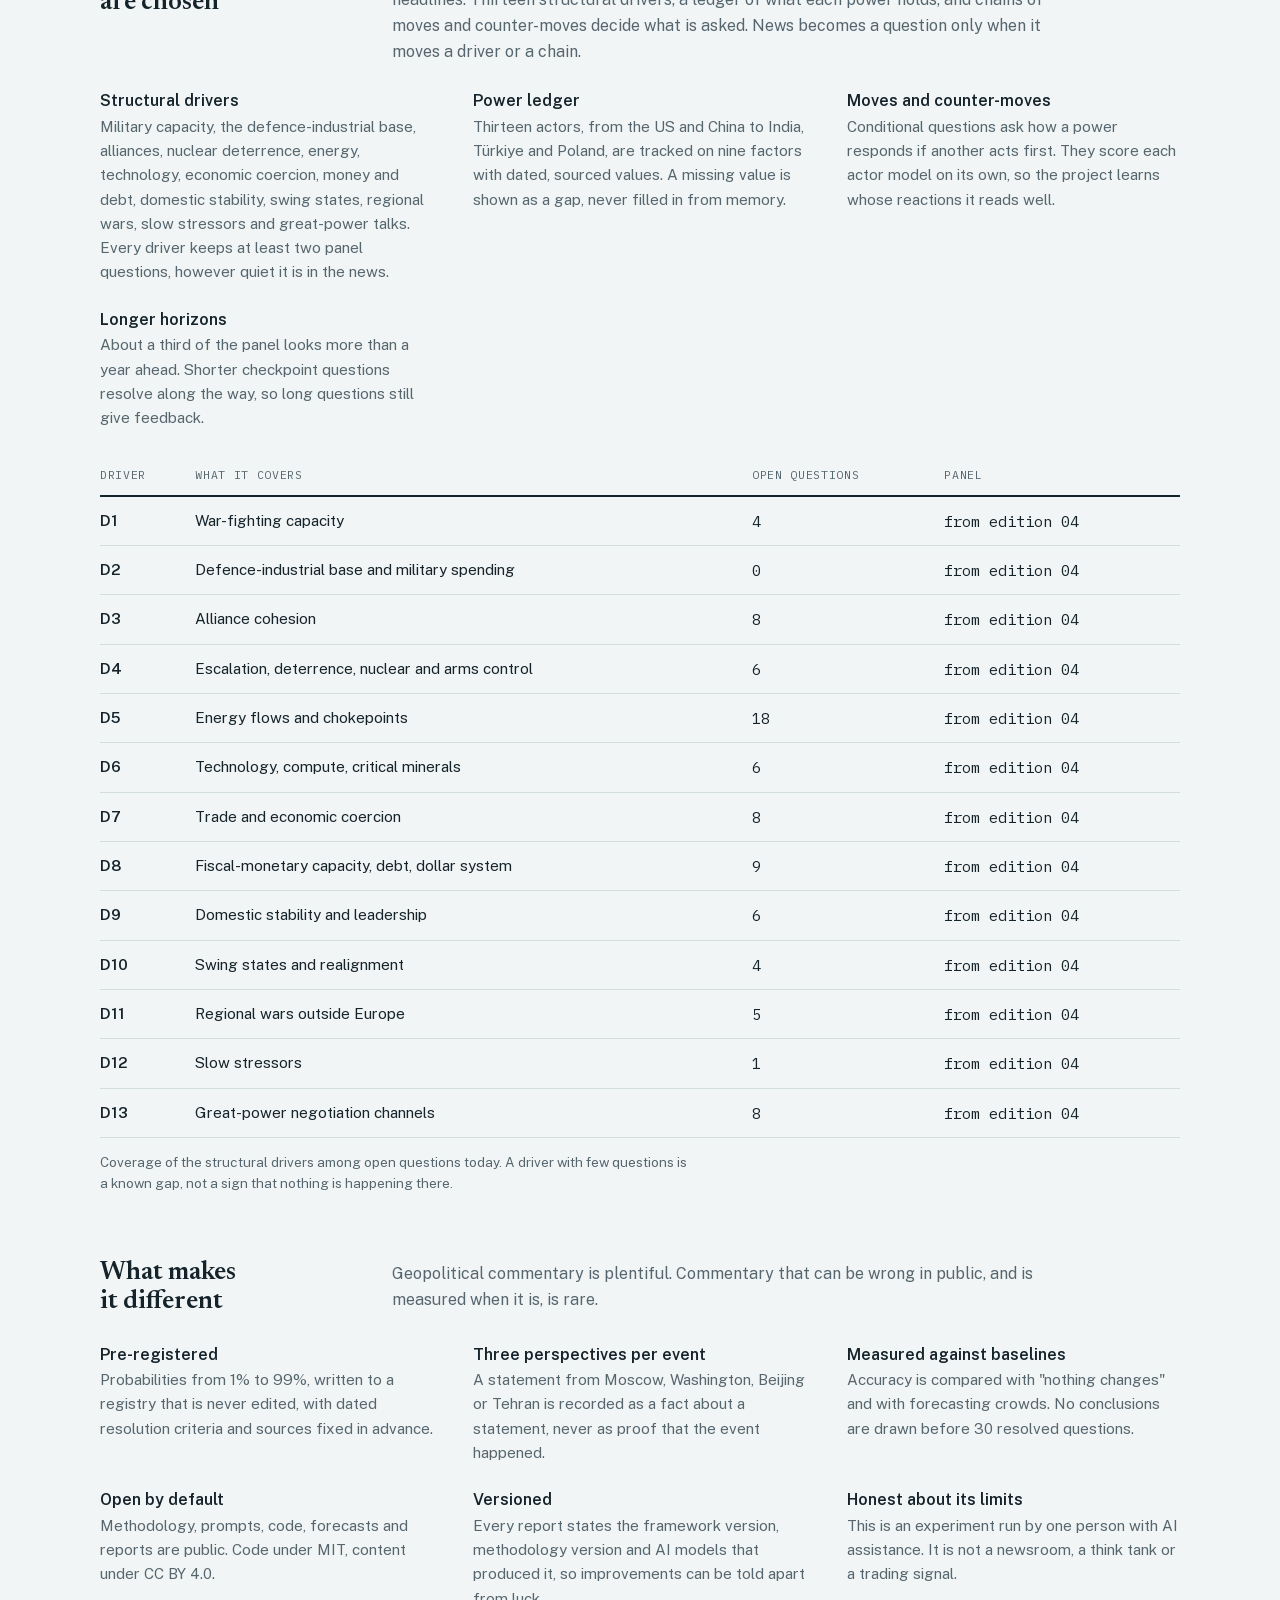
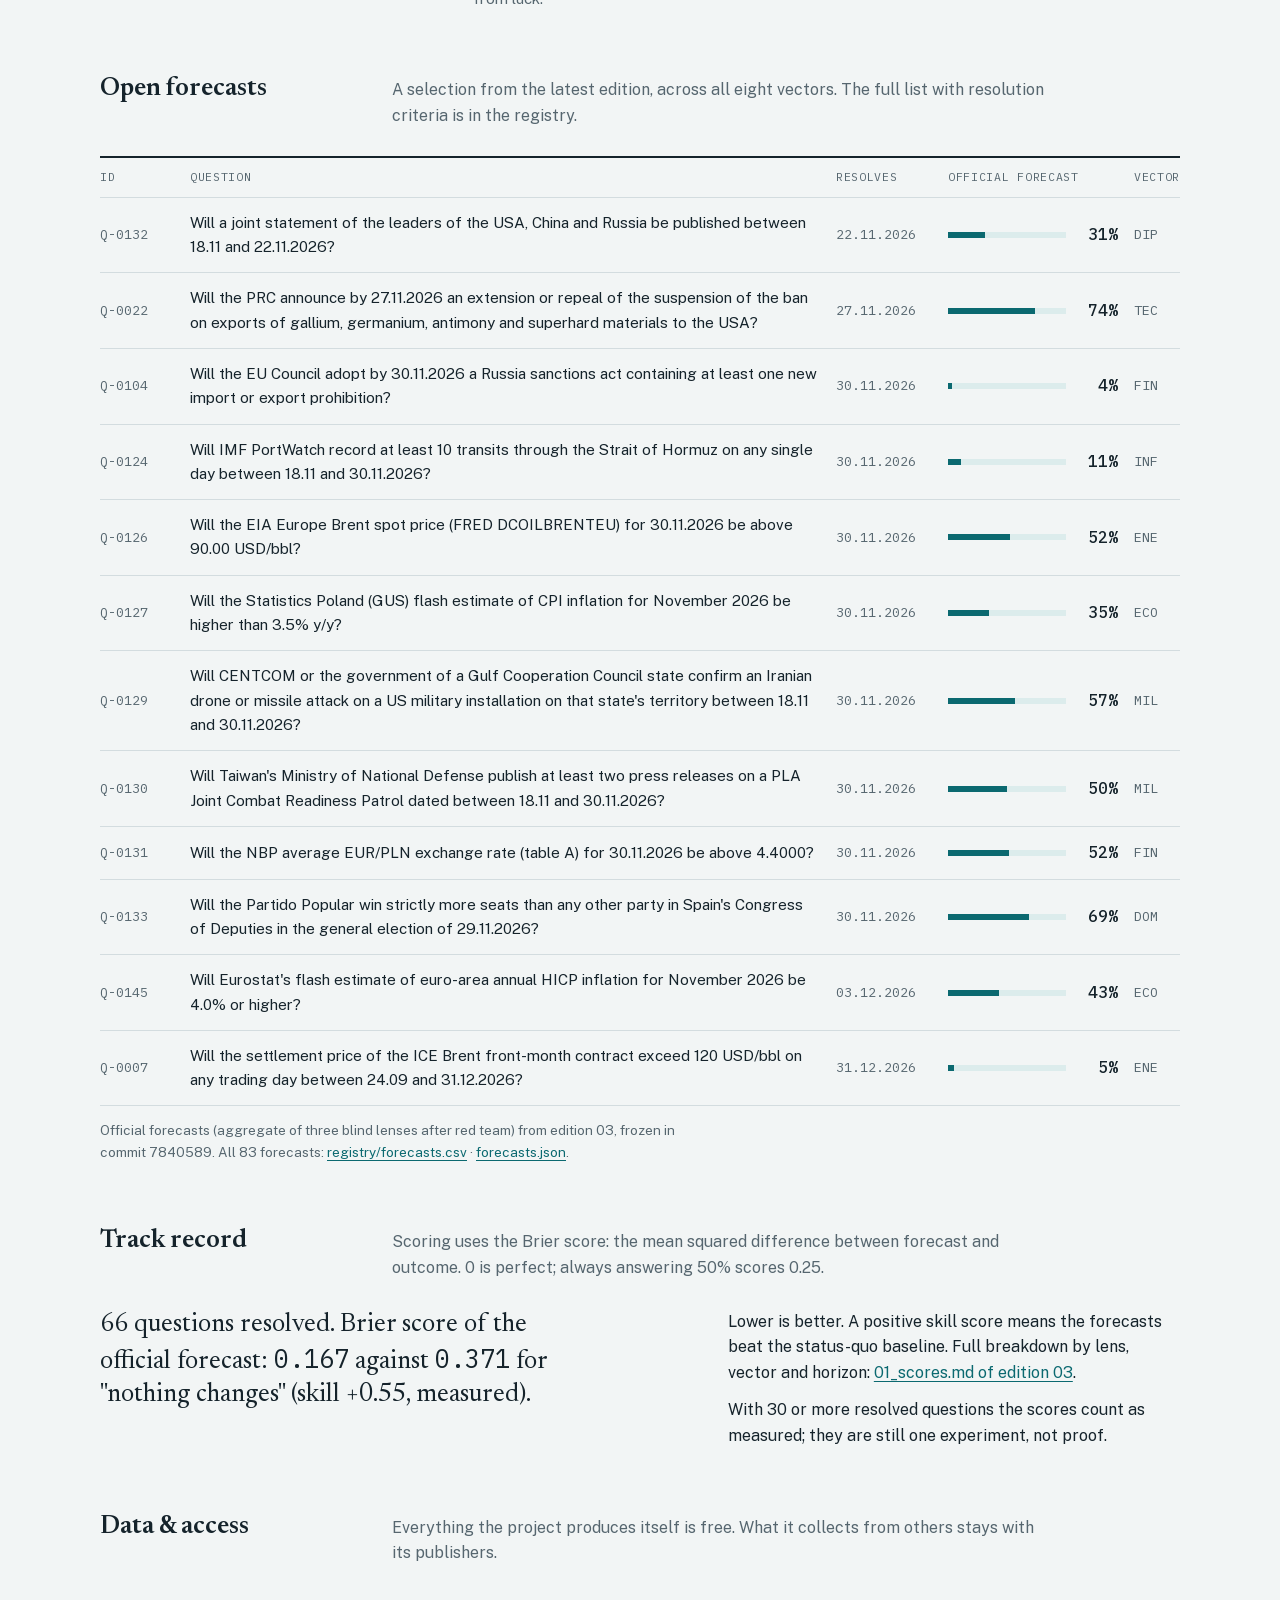
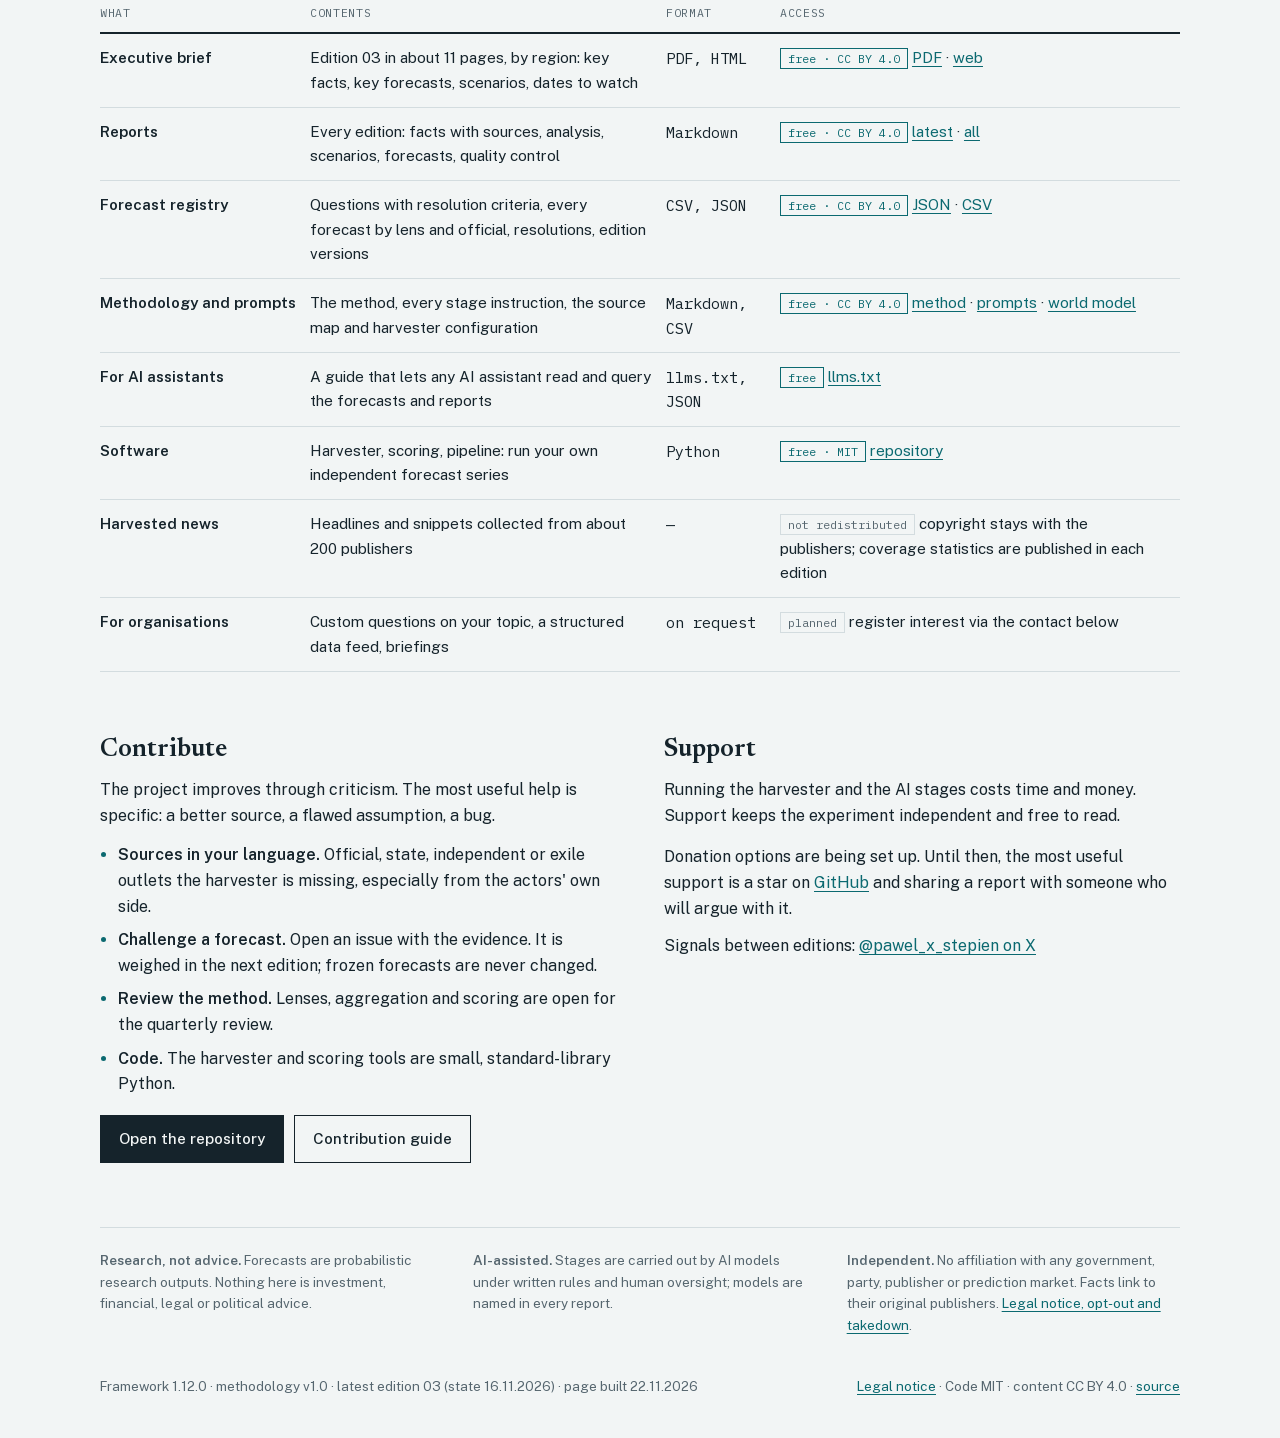
==== commit 66701035: "framework 2.0.0 (6/8): public page explains methodology v1.1 New section 'How questions are chosen' " ====
--- a/docs/index.html
+++ b/docs/index.html
@@ -205,7 +205,7 @@
   <main id="top">
     <div class="hero">
       <div>
-        <p class="latest"><b>Latest report: edition 03</b>, published 19.11.2026 (state of the world as of 16.11.2026) · next edition from 30.11.2026 · page updated 20.11.2026</p>
+        <p class="latest"><b>Latest report: edition 03</b>, published 19.11.2026 (state of the world as of 16.11.2026) · next edition from 30.11.2026 · page updated 22.11.2026</p>
         <p class="label eyebrow">Open research experiment · since 21.09.2026</p>
         <h1>Every forecast is frozen <em>before</em> the outcome. Then we score ourselves.</h1>
         <p class="lead">An AI-assisted, fully documented process that forecasts the moves of the great powers every two weeks, with sources from all sides of each conflict, and measures whether it beats simple baselines.</p>
@@ -243,12 +243,27 @@
       <ol class="steps">
         <li><h3>Harvest</h3><p>About 200 sources in 18 languages are collected continuously: news agencies, ministries, state and exile media, GDELT and primary data such as IMF PortWatch transits.</p></li>
         <li><h3>Facts from three sides</h3><p>Every key event is sourced from a Western outlet, the actor's own side and a third party. Missing perspectives are recorded as gaps, not filled in.</p></li>
+        <li><h3>World model</h3><p>A power ledger, chains of moves and counter-moves, and a model of how each power reacts are updated from the facts. New questions are drawn from this model, not from the headlines.</p></li>
         <li><h3>Analysis</h3><p>Key assumptions, competing hypotheses and warning indicators. Facts, assessments and forecasts are kept apart.</p></li>
         <li><h3>Three blind lenses</h3><p>Great-power strategy, base rates and domestic constraints each forecast every question in a separate session, without seeing each other.</p></li>
         <li><h3>Red team</h3><p>A fourth session attacks the analysis and may adjust a forecast by at most 15 points, only with evidence.</p></li>
         <li><h3>Freeze</h3><p>The official forecast is committed to an append-only registry. Git history is the proof that nothing was edited later. Only then are prediction markets consulted for comparison.</p></li>
         <li><h3>Score</h3><p>When questions resolve, Brier scores are computed against a status-quo baseline and the crowd, including the misses.</p></li>
       </ol>
+    </section>
+
+    <section id="questions">
+      <div class="sec-head">
+        <h2>How questions are chosen</h2>
+        <p>From methodology v1.1, questions come from a model of power rather than from the headlines. Thirteen structural drivers, a ledger of what each power holds, and chains of moves and counter-moves decide what is asked. News becomes a question only when it moves a driver or a chain.</p>
+      </div>
+      <div class="principles">
+        <div><h3>Structural drivers</h3><p>Military capacity, the defence-industrial base, alliances, nuclear deterrence, energy, technology, economic coercion, money and debt, domestic stability, swing states, regional wars, slow stressors and great-power talks. Every driver keeps at least two panel questions, however quiet it is in the news.</p></div>
+        <div><h3>Power ledger</h3><p>Thirteen actors, from the US and China to India, Türkiye and Poland, are tracked on nine factors with dated, sourced values. A missing value is shown as a gap, never filled in from memory.</p></div>
+        <div><h3>Moves and counter-moves</h3><p>Conditional questions ask how a power responds if another acts first. They score each actor model on its own, so the project learns whose reactions it reads well.</p></div>
+        <div><h3>Longer horizons</h3><p>About a third of the panel looks more than a year ahead. Shorter checkpoint questions resolve along the way, so long questions still give feedback.</p></div>
+      </div>
+      <div class="tablewrap" style="margin-top:26px"><table><thead><tr><th>Driver</th><th>What it covers</th><th>Open questions</th><th>Panel</th></tr></thead><tbody><tr><td class="k">D1</td><td>War-fighting capacity</td><td class="mono" data-label="Open questions">4</td><td class="mono" data-label="Panel">from edition 04</td></tr><tr><td class="k">D2</td><td>Defence-industrial base and military spending</td><td class="mono" data-label="Open questions">0</td><td class="mono" data-label="Panel">from edition 04</td></tr><tr><td class="k">D3</td><td>Alliance cohesion</td><td class="mono" data-label="Open questions">8</td><td class="mono" data-label="Panel">from edition 04</td></tr><tr><td class="k">D4</td><td>Escalation, deterrence, nuclear and arms control</td><td class="mono" data-label="Open questions">6</td><td class="mono" data-label="Panel">from edition 04</td></tr><tr><td class="k">D5</td><td>Energy flows and chokepoints</td><td class="mono" data-label="Open questions">18</td><td class="mono" data-label="Panel">from edition 04</td></tr><tr><td class="k">D6</td><td>Technology, compute, critical minerals</td><td class="mono" data-label="Open questions">6</td><td class="mono" data-label="Panel">from edition 04</td></tr><tr><td class="k">D7</td><td>Trade and economic coercion</td><td class="mono" data-label="Open questions">8</td><td class="mono" data-label="Panel">from edition 04</td></tr><tr><td class="k">D8</td><td>Fiscal-monetary capacity, debt, dollar system</td><td class="mono" data-label="Open questions">9</td><td class="mono" data-label="Panel">from edition 04</td></tr><tr><td class="k">D9</td><td>Domestic stability and leadership</td><td class="mono" data-label="Open questions">6</td><td class="mono" data-label="Panel">from edition 04</td></tr><tr><td class="k">D10</td><td>Swing states and realignment</td><td class="mono" data-label="Open questions">4</td><td class="mono" data-label="Panel">from edition 04</td></tr><tr><td class="k">D11</td><td>Regional wars outside Europe</td><td class="mono" data-label="Open questions">5</td><td class="mono" data-label="Panel">from edition 04</td></tr><tr><td class="k">D12</td><td>Slow stressors</td><td class="mono" data-label="Open questions">1</td><td class="mono" data-label="Panel">from edition 04</td></tr><tr><td class="k">D13</td><td>Great-power negotiation channels</td><td class="mono" data-label="Open questions">8</td><td class="mono" data-label="Panel">from edition 04</td></tr></tbody></table></div><p class="ledger-note">Coverage of the structural drivers among open questions today. A driver with few questions is a known gap, not a sign that nothing is happening there.</p>
     </section>
 
     <section>
@@ -309,7 +324,7 @@
             <tr><td class="k">Executive brief</td><td>Edition 03 in about 11 pages, by region: key facts, key forecasts, scenarios, dates to watch</td><td class="mono" data-label="Format">PDF, HTML</td><td data-label="Access"><span class="pill free">free · CC BY 4.0</span> <a href="briefs/edition-03.pdf">PDF</a> · <a href="briefs/edition-03.html">web</a></td></tr>
             <tr><td class="k">Reports</td><td>Every edition: facts with sources, analysis, scenarios, forecasts, quality control</td><td class="mono" data-label="Format">Markdown</td><td data-label="Access"><span class="pill free">free · CC BY 4.0</span> <a href="https://github.com/pstepien-labs/worldstate-forecast/blob/main/editions/2026-11-16_edition-03/07_report.md">latest</a> · <a href="https://github.com/pstepien-labs/worldstate-forecast/tree/main/editions">all</a></td></tr>
             <tr><td class="k">Forecast registry</td><td>Questions with resolution criteria, every forecast by lens and official, resolutions, edition versions</td><td class="mono" data-label="Format">CSV, JSON</td><td data-label="Access"><span class="pill free">free · CC BY 4.0</span> <a href="data/forecasts.json">JSON</a> · <a href="https://github.com/pstepien-labs/worldstate-forecast/tree/main/registry">CSV</a></td></tr>
-            <tr><td class="k">Methodology and prompts</td><td>The method, every stage instruction, the source map and harvester configuration</td><td class="mono" data-label="Format">Markdown, CSV</td><td data-label="Access"><span class="pill free">free · CC BY 4.0</span> <a href="https://github.com/pstepien-labs/worldstate-forecast/blob/main/methodology/methodology_v1.0.md">method</a> · <a href="https://github.com/pstepien-labs/worldstate-forecast/tree/main/prompts">prompts</a></td></tr>
+            <tr><td class="k">Methodology and prompts</td><td>The method, every stage instruction, the source map and harvester configuration</td><td class="mono" data-label="Format">Markdown, CSV</td><td data-label="Access"><span class="pill free">free · CC BY 4.0</span> <a href="https://github.com/pstepien-labs/worldstate-forecast/blob/main/methodology/methodology_v1.1.md">method</a> · <a href="https://github.com/pstepien-labs/worldstate-forecast/tree/main/prompts">prompts</a> · <a href="https://github.com/pstepien-labs/worldstate-forecast/tree/main/world_model">world model</a></td></tr>
             <tr><td class="k">For AI assistants</td><td>A guide that lets any AI assistant read and query the forecasts and reports</td><td class="mono" data-label="Format">llms.txt, JSON</td><td data-label="Access"><span class="pill free">free</span> <a href="llms.txt">llms.txt</a></td></tr>
             <tr><td class="k">Software</td><td>Harvester, scoring, pipeline: run your own independent forecast series</td><td class="mono" data-label="Format">Python</td><td data-label="Access"><span class="pill free">free · MIT</span> <a href="https://github.com/pstepien-labs/worldstate-forecast">repository</a></td></tr>
             <tr><td class="k">Harvested news</td><td>Headlines and snippets collected from about 200 publishers</td><td class="mono" data-label="Format">—</td><td data-label="Access"><span class="pill">not redistributed</span> copyright stays with the publishers; coverage statistics are published in each edition</td></tr>
@@ -349,7 +364,7 @@
   </main>
 
   <footer>
-    <span>Framework 1.10.5 · methodology v1.0 · latest edition 03 (state 16.11.2026) · page built 20.11.2026</span>
+    <span>Framework 1.12.0 · methodology v1.0 · latest edition 03 (state 16.11.2026) · page built 22.11.2026</span>
     <span><a href="legal.html">Legal notice</a> · Code MIT · content CC BY 4.0 · <a href="https://github.com/pstepien-labs/worldstate-forecast">source</a></span>
   </footer>
 </div>
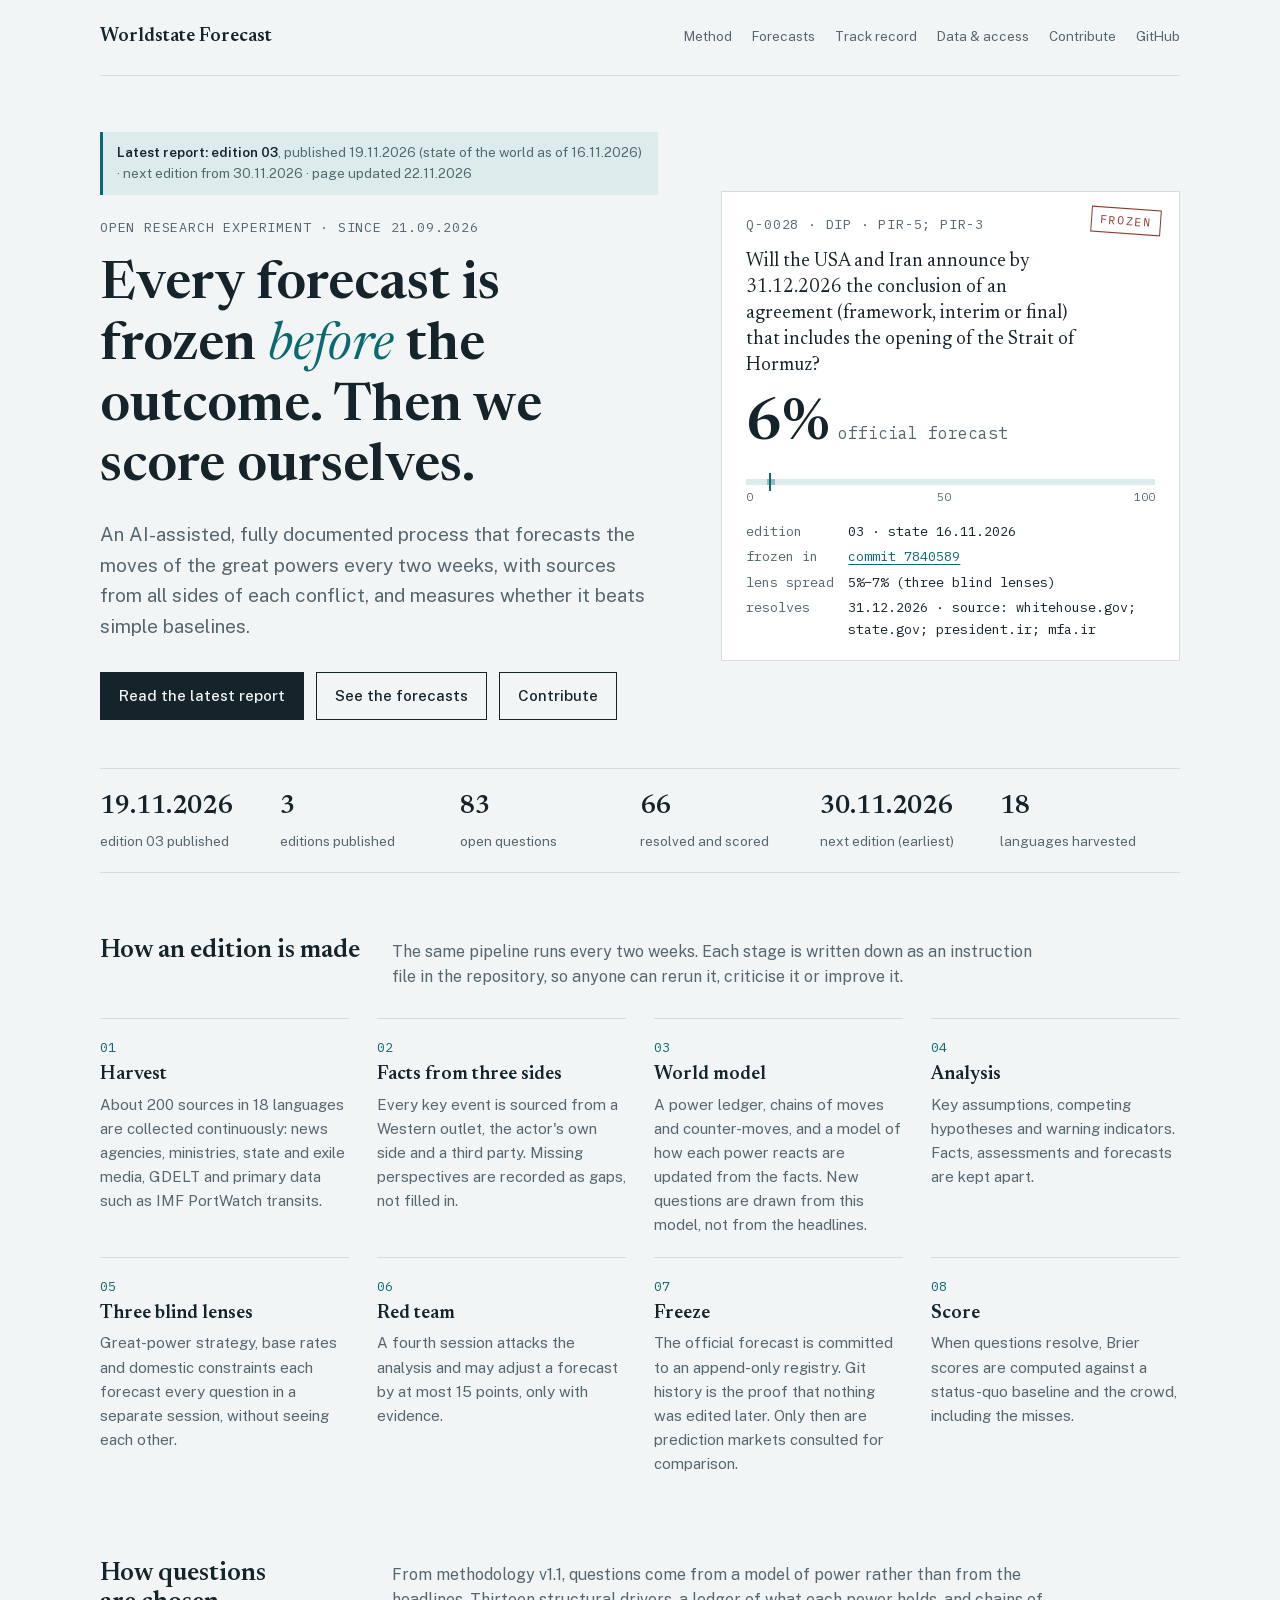
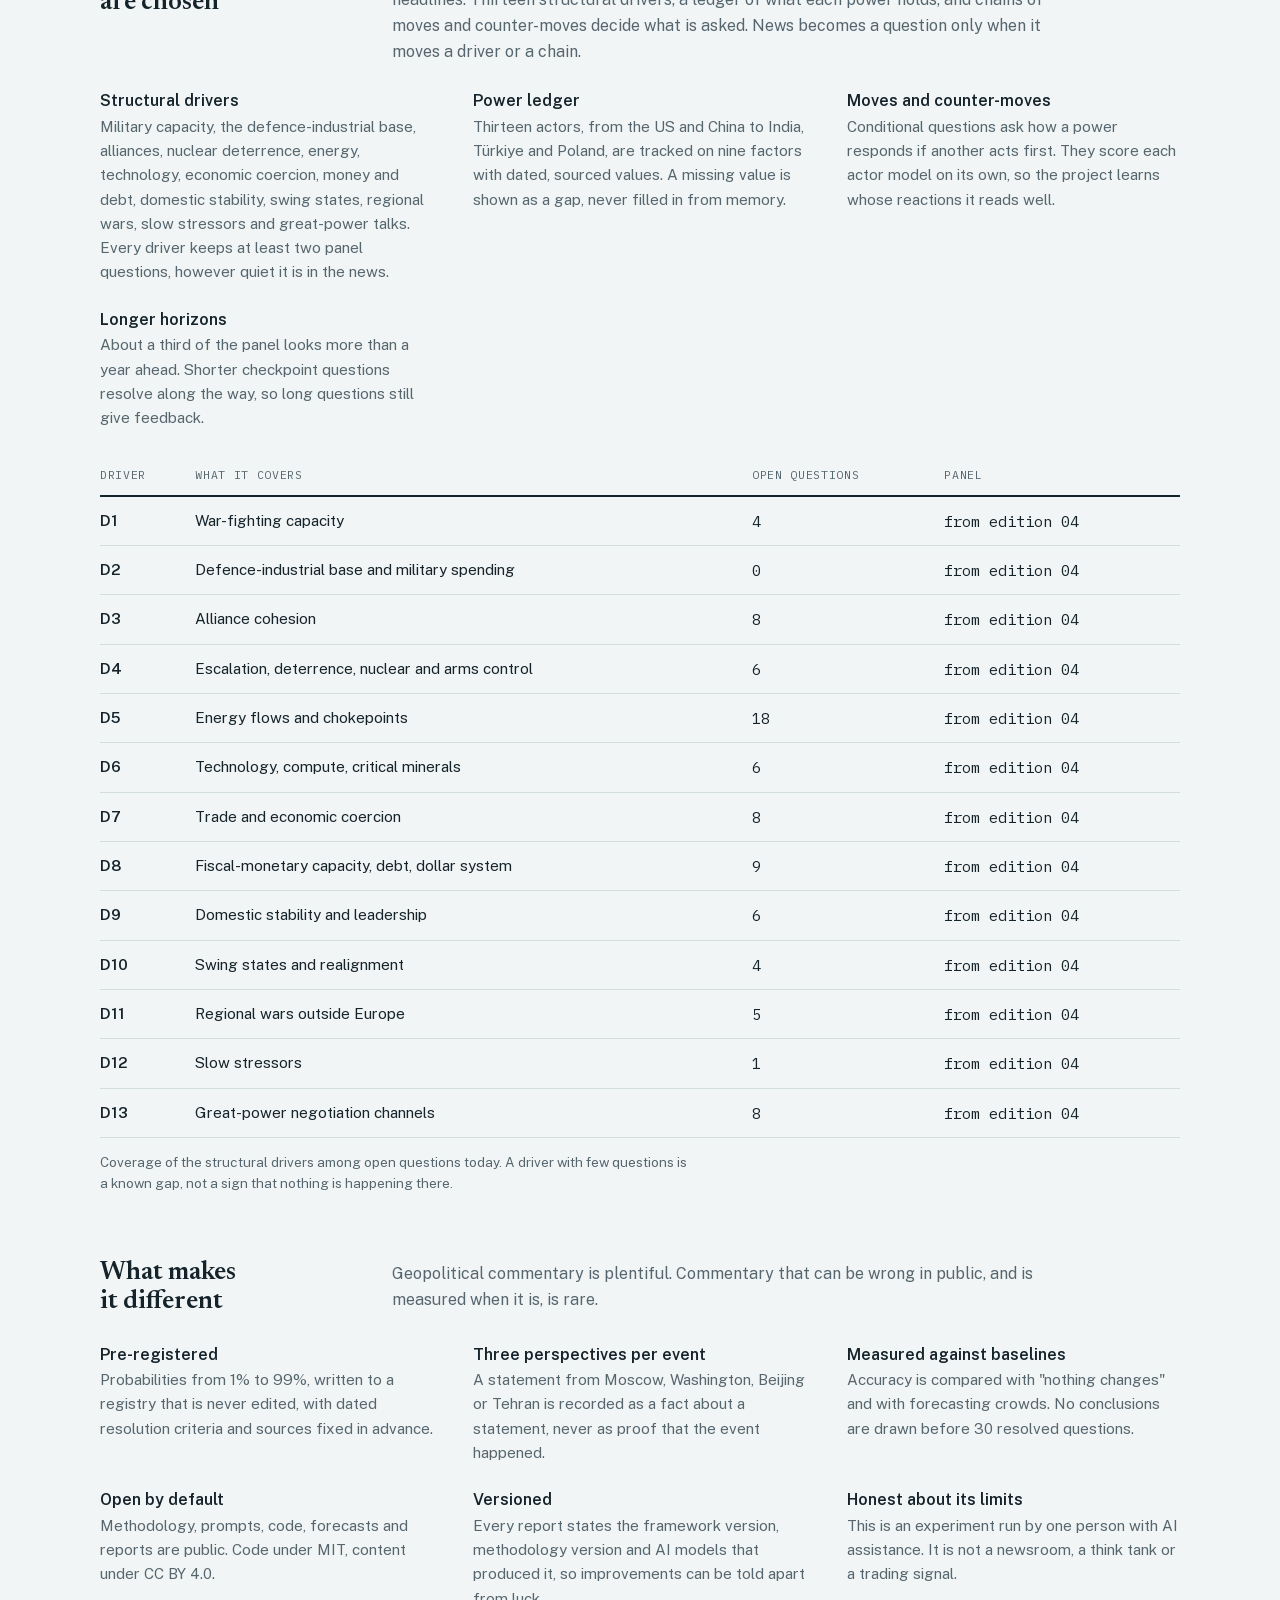
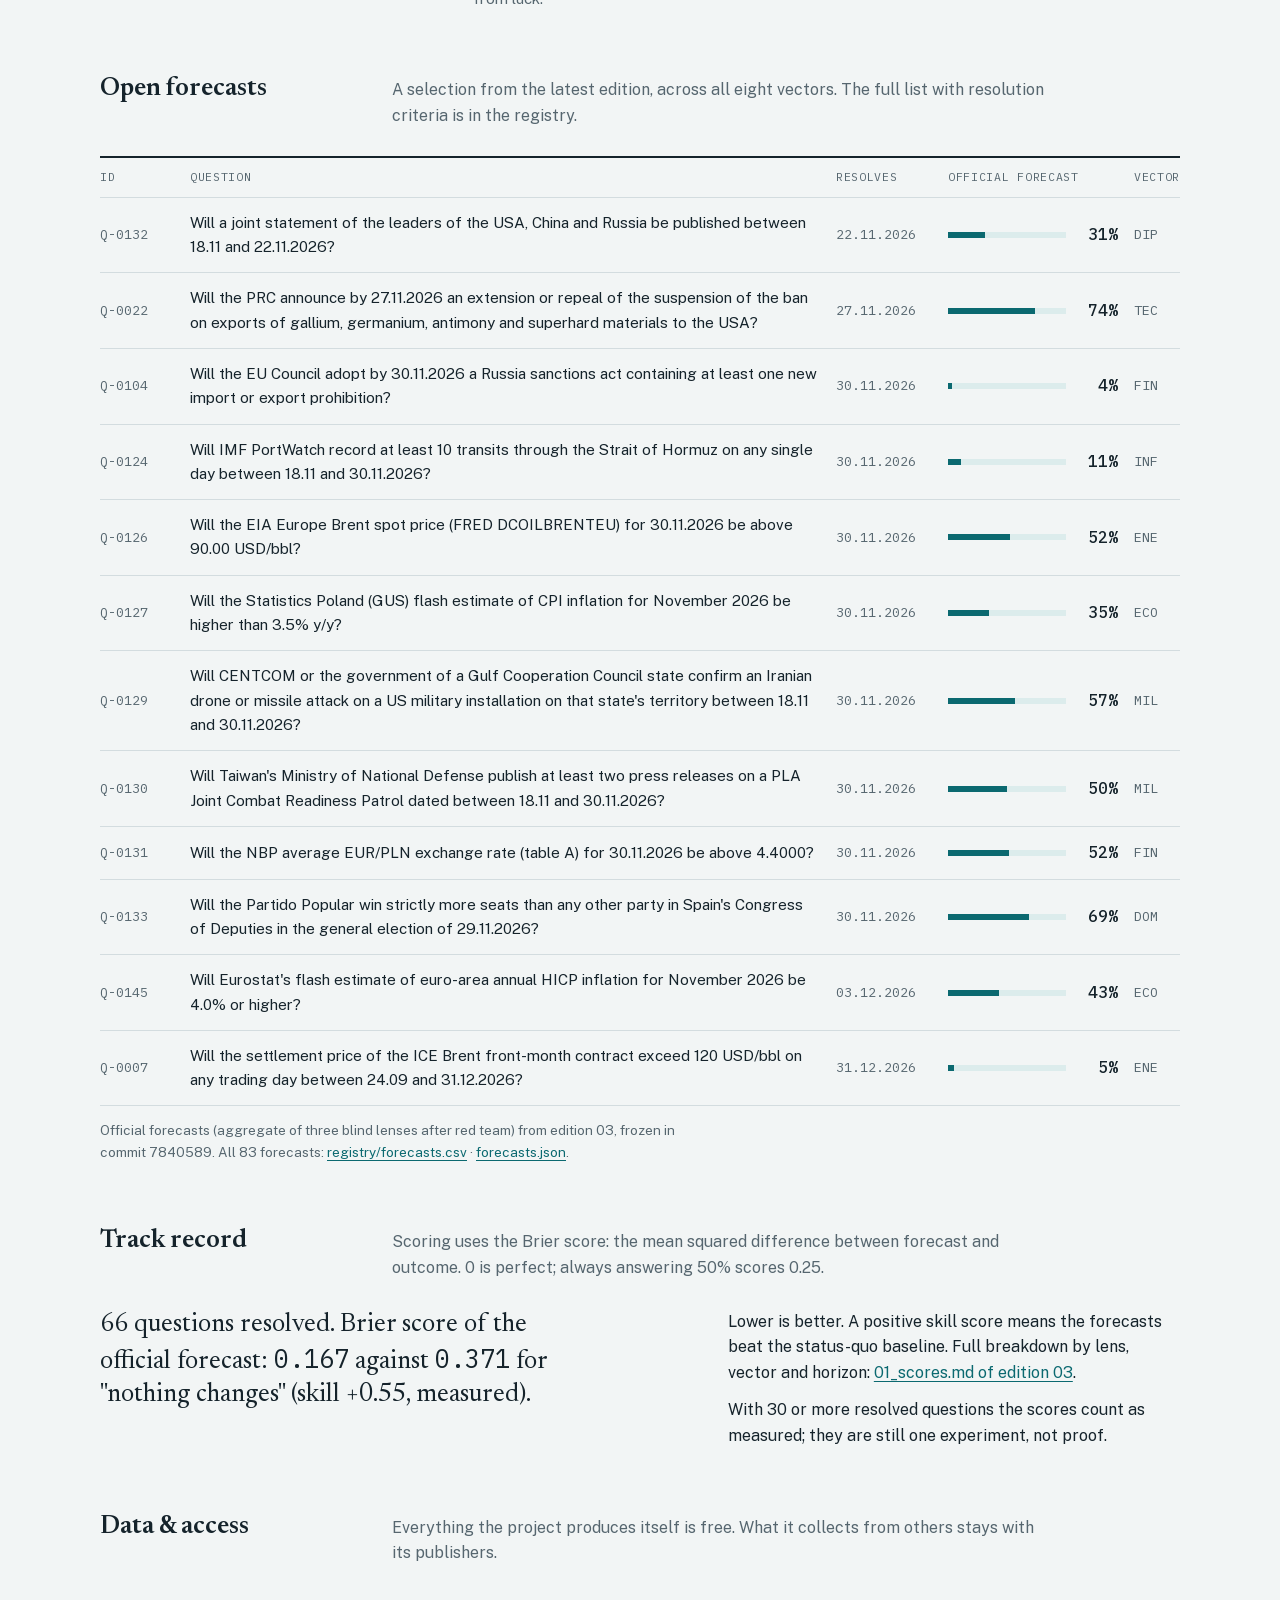
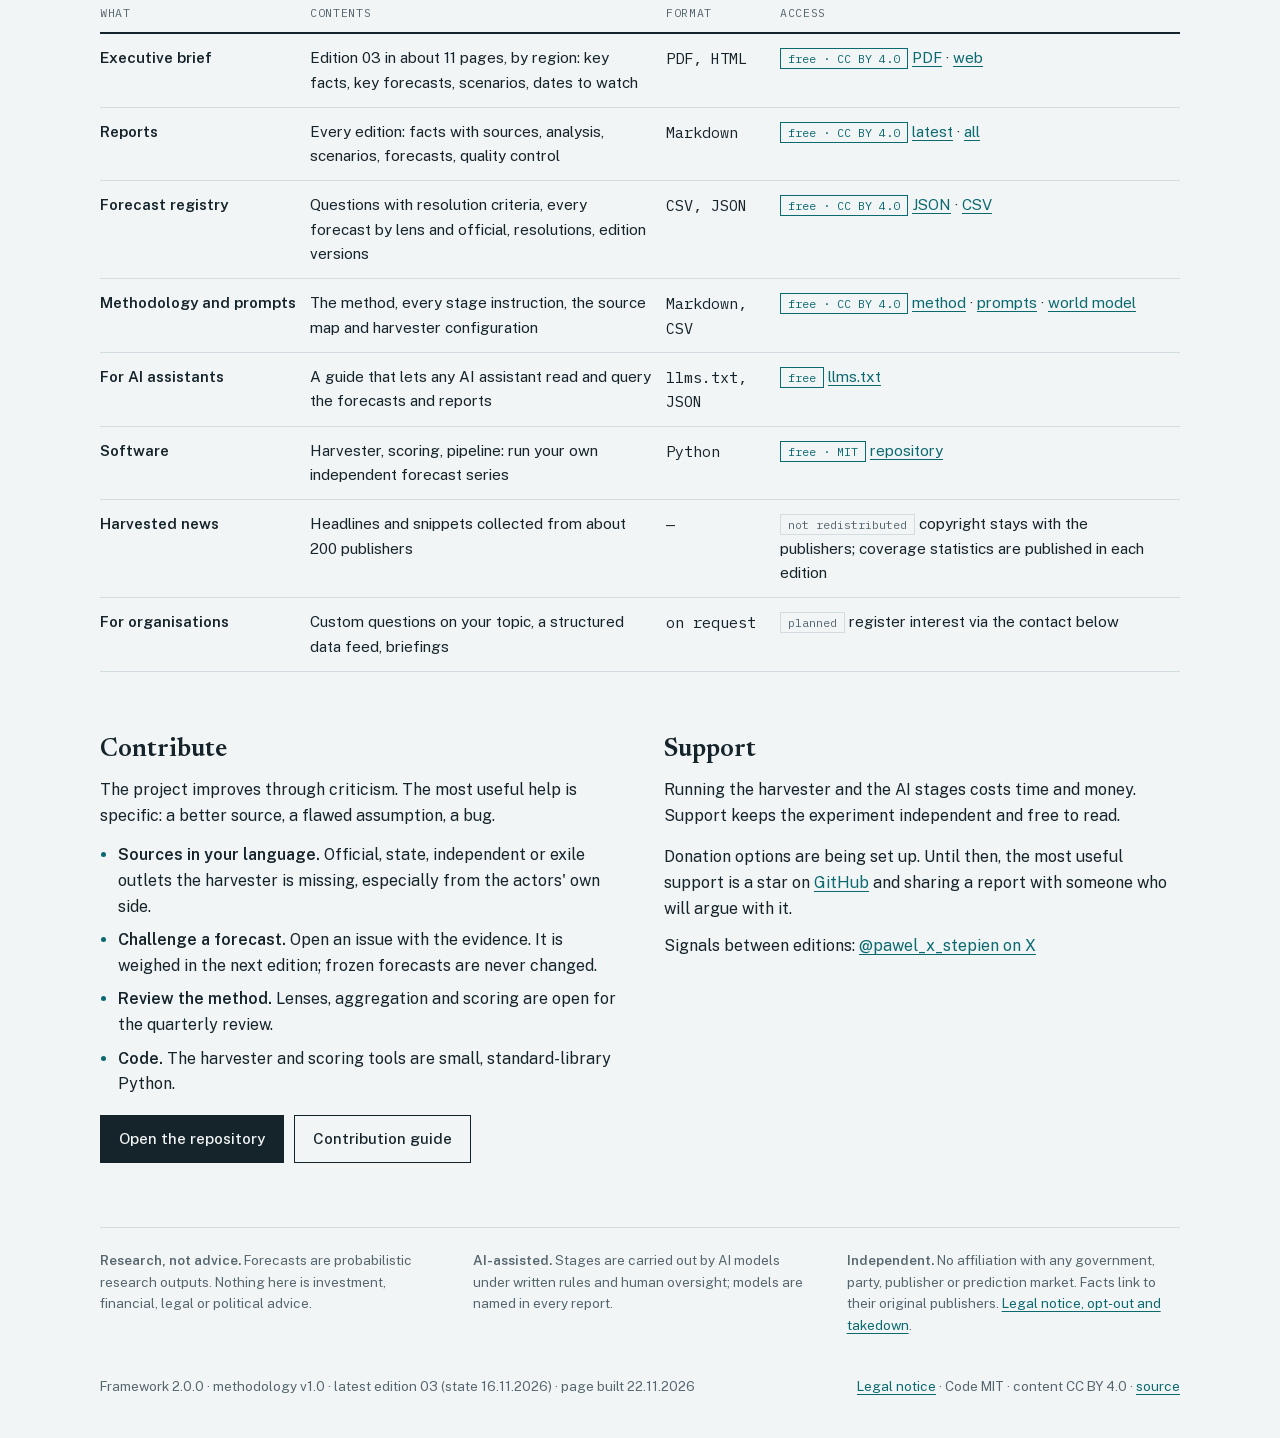
==== commit 9cb68549: "framework 2.0.0 (7/8): rules, docs and records for methodology v1.1 CLAUDE.md (methodology in force," ====
--- a/docs/index.html
+++ b/docs/index.html
@@ -364,7 +364,7 @@
   </main>
 
   <footer>
-    <span>Framework 1.12.0 · methodology v1.0 · latest edition 03 (state 16.11.2026) · page built 22.11.2026</span>
+    <span>Framework 2.0.0 · methodology v1.0 · latest edition 03 (state 16.11.2026) · page built 22.11.2026</span>
     <span><a href="legal.html">Legal notice</a> · Code MIT · content CC BY 4.0 · <a href="https://github.com/pstepien-labs/worldstate-forecast">source</a></span>
   </footer>
 </div>
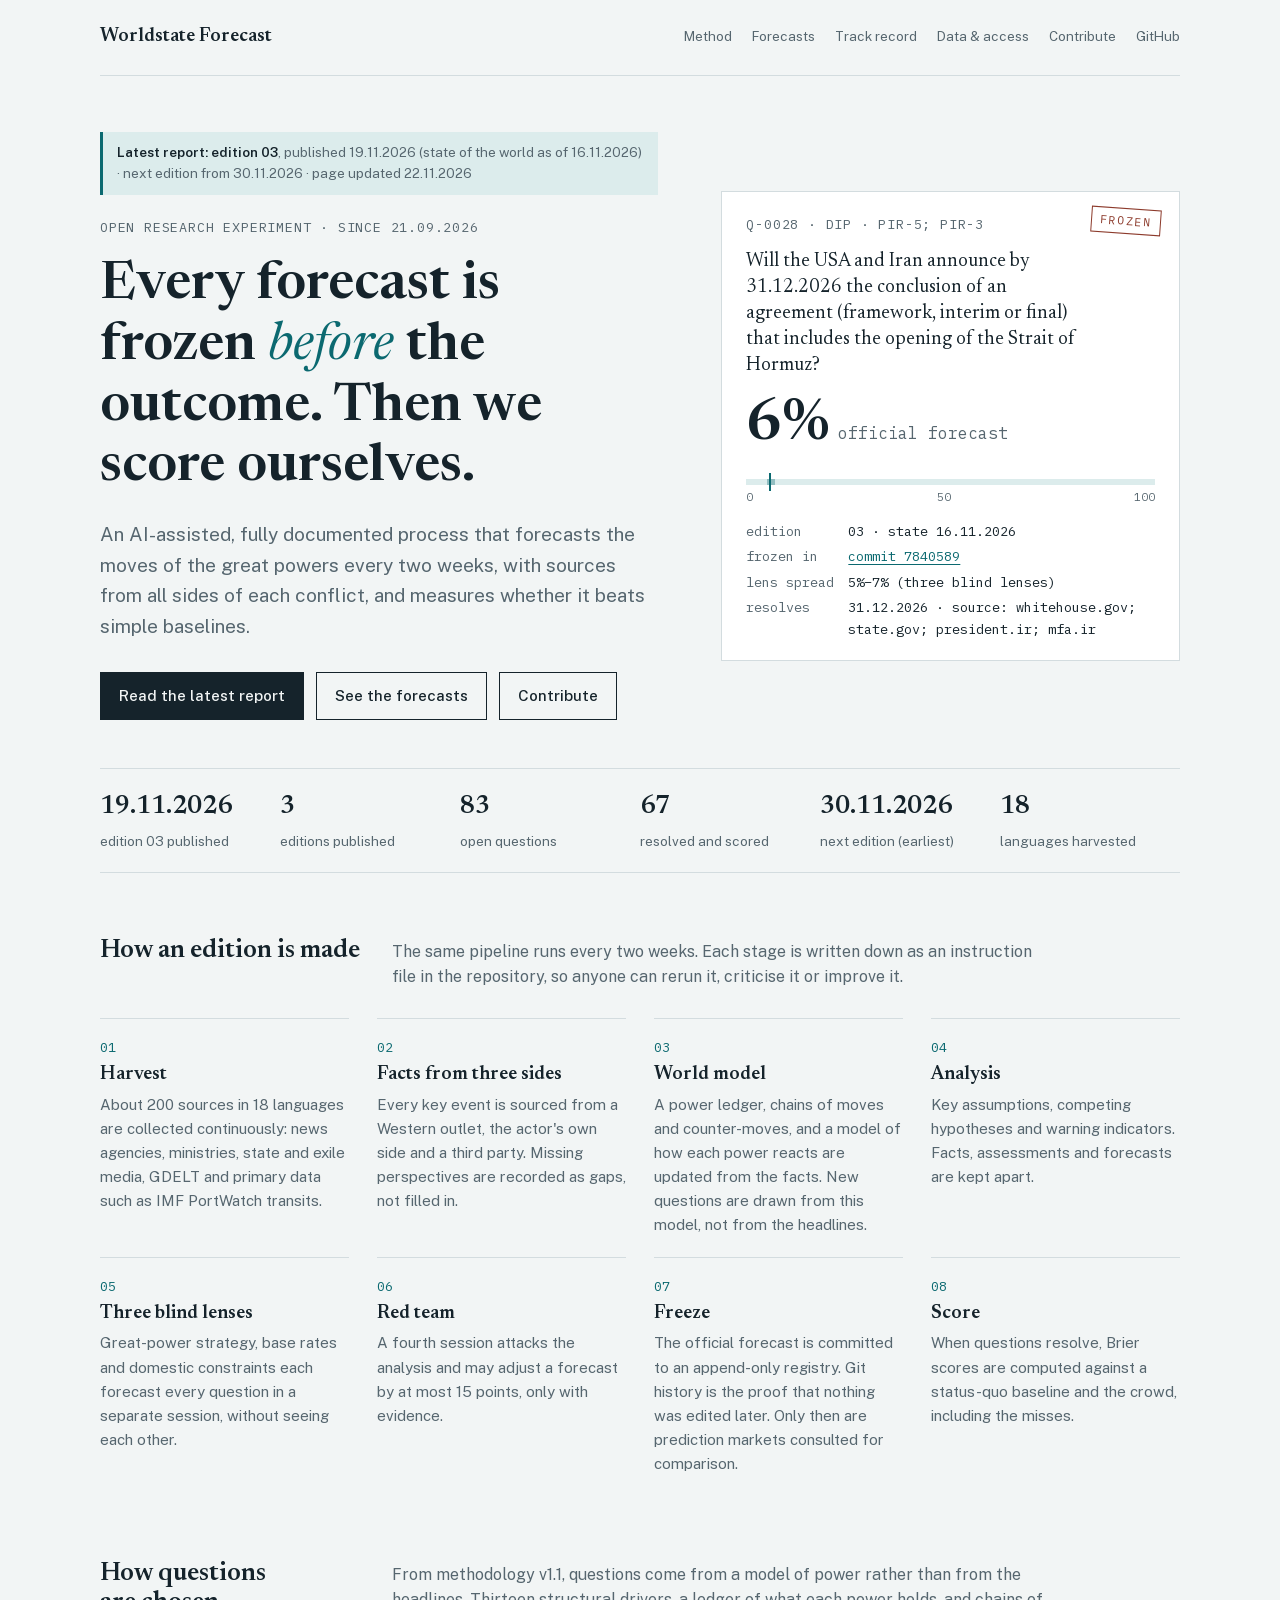
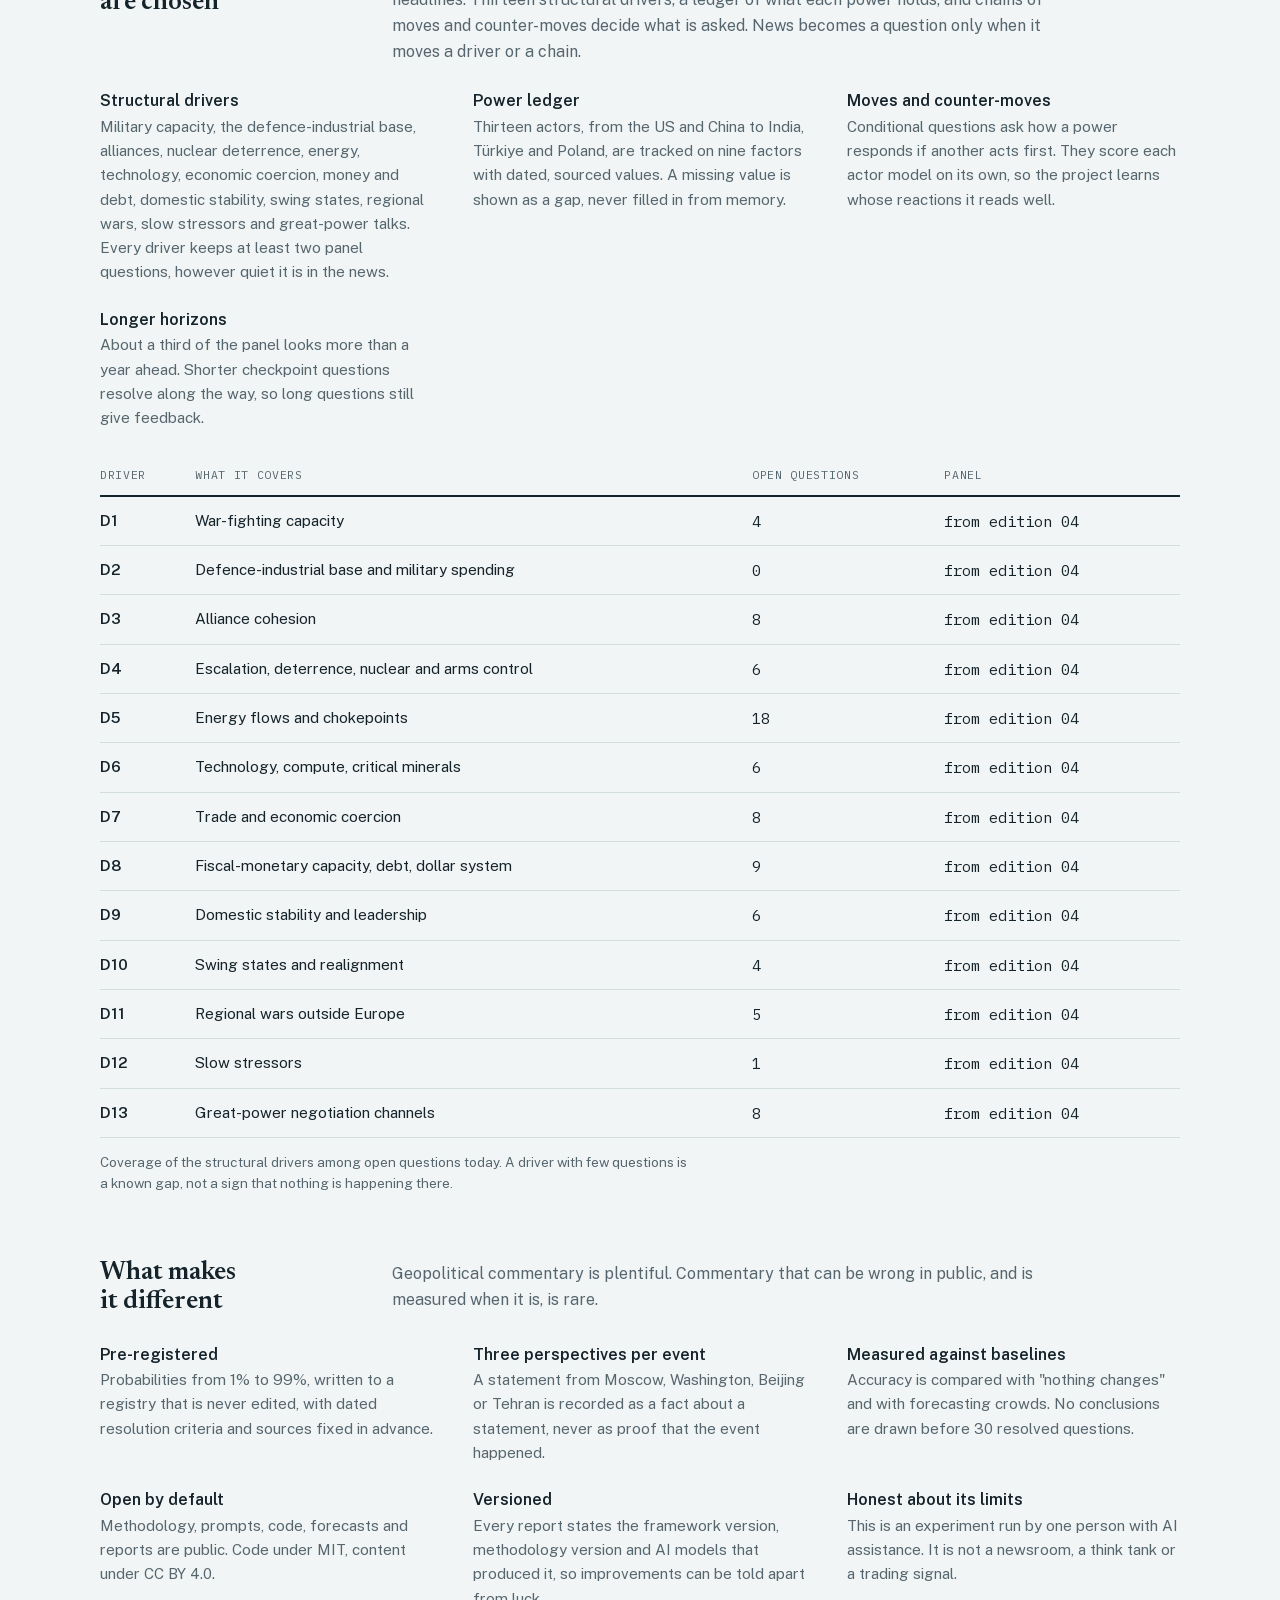
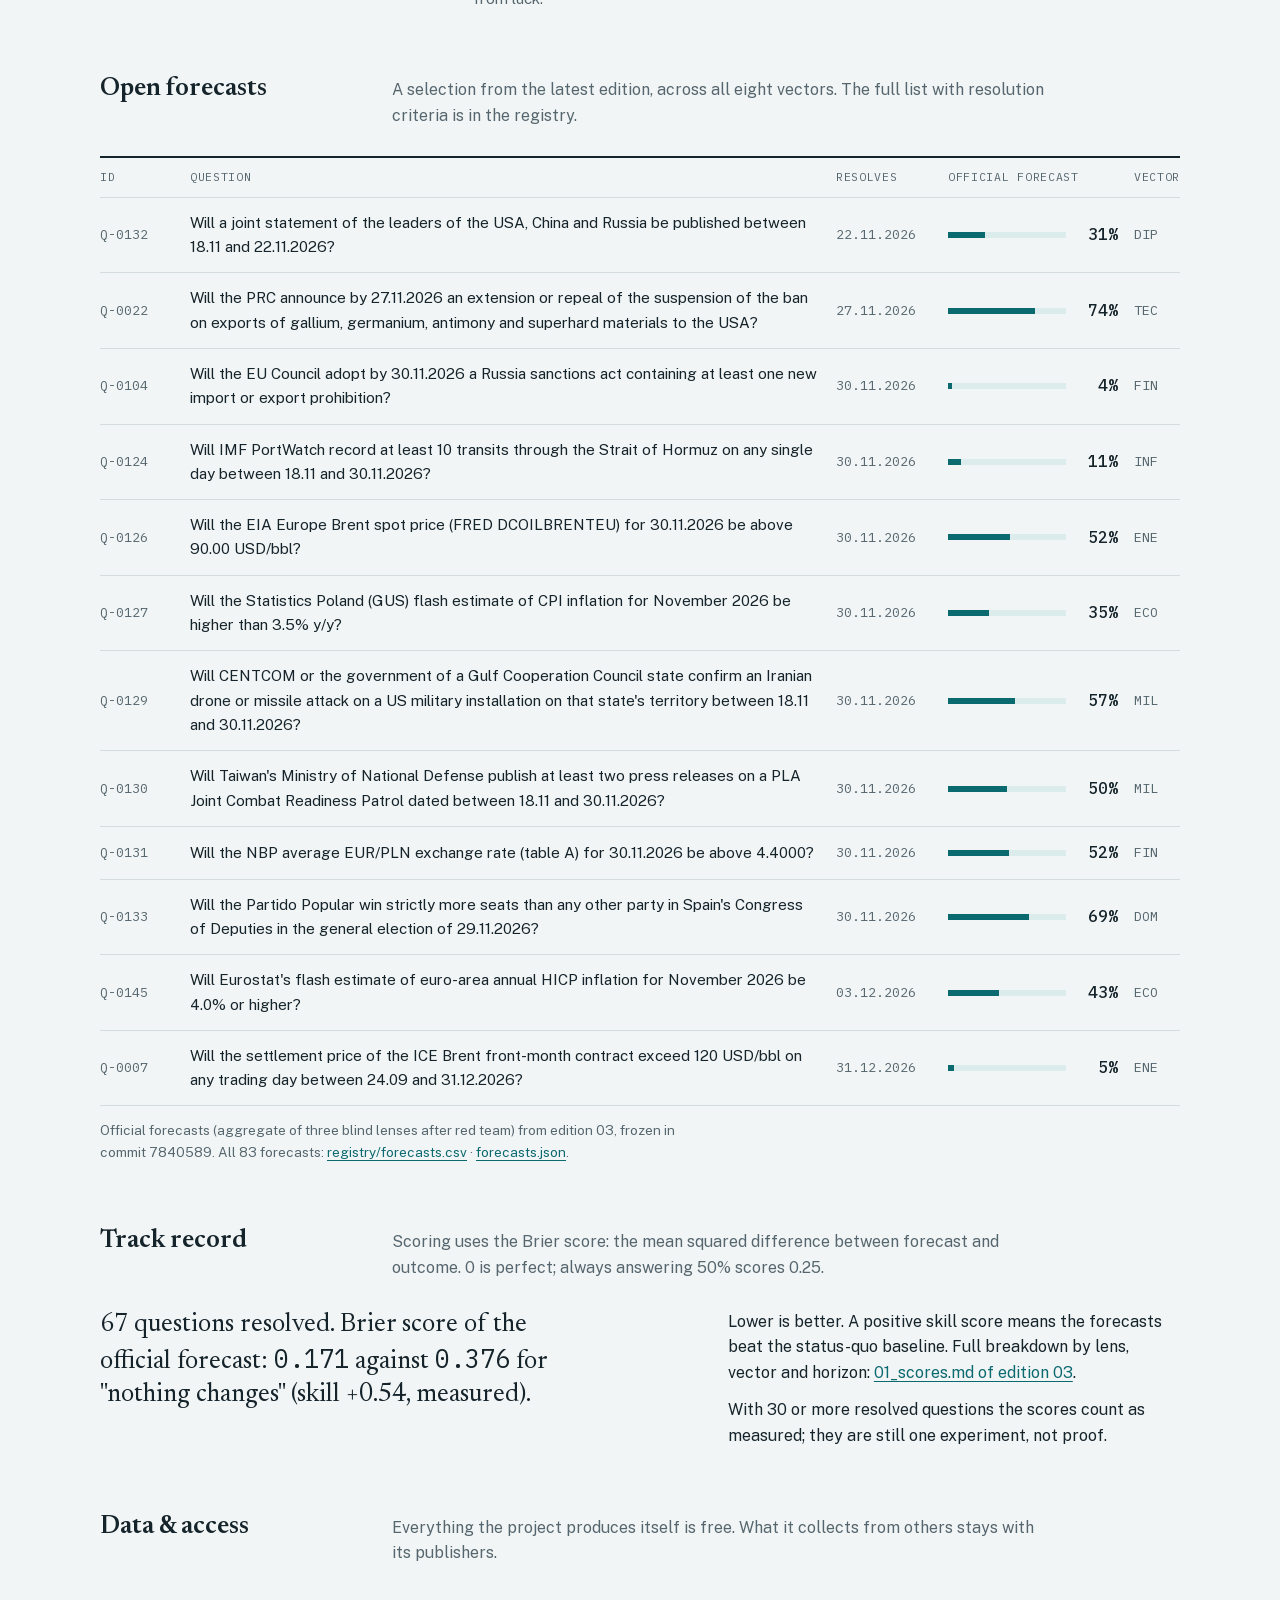
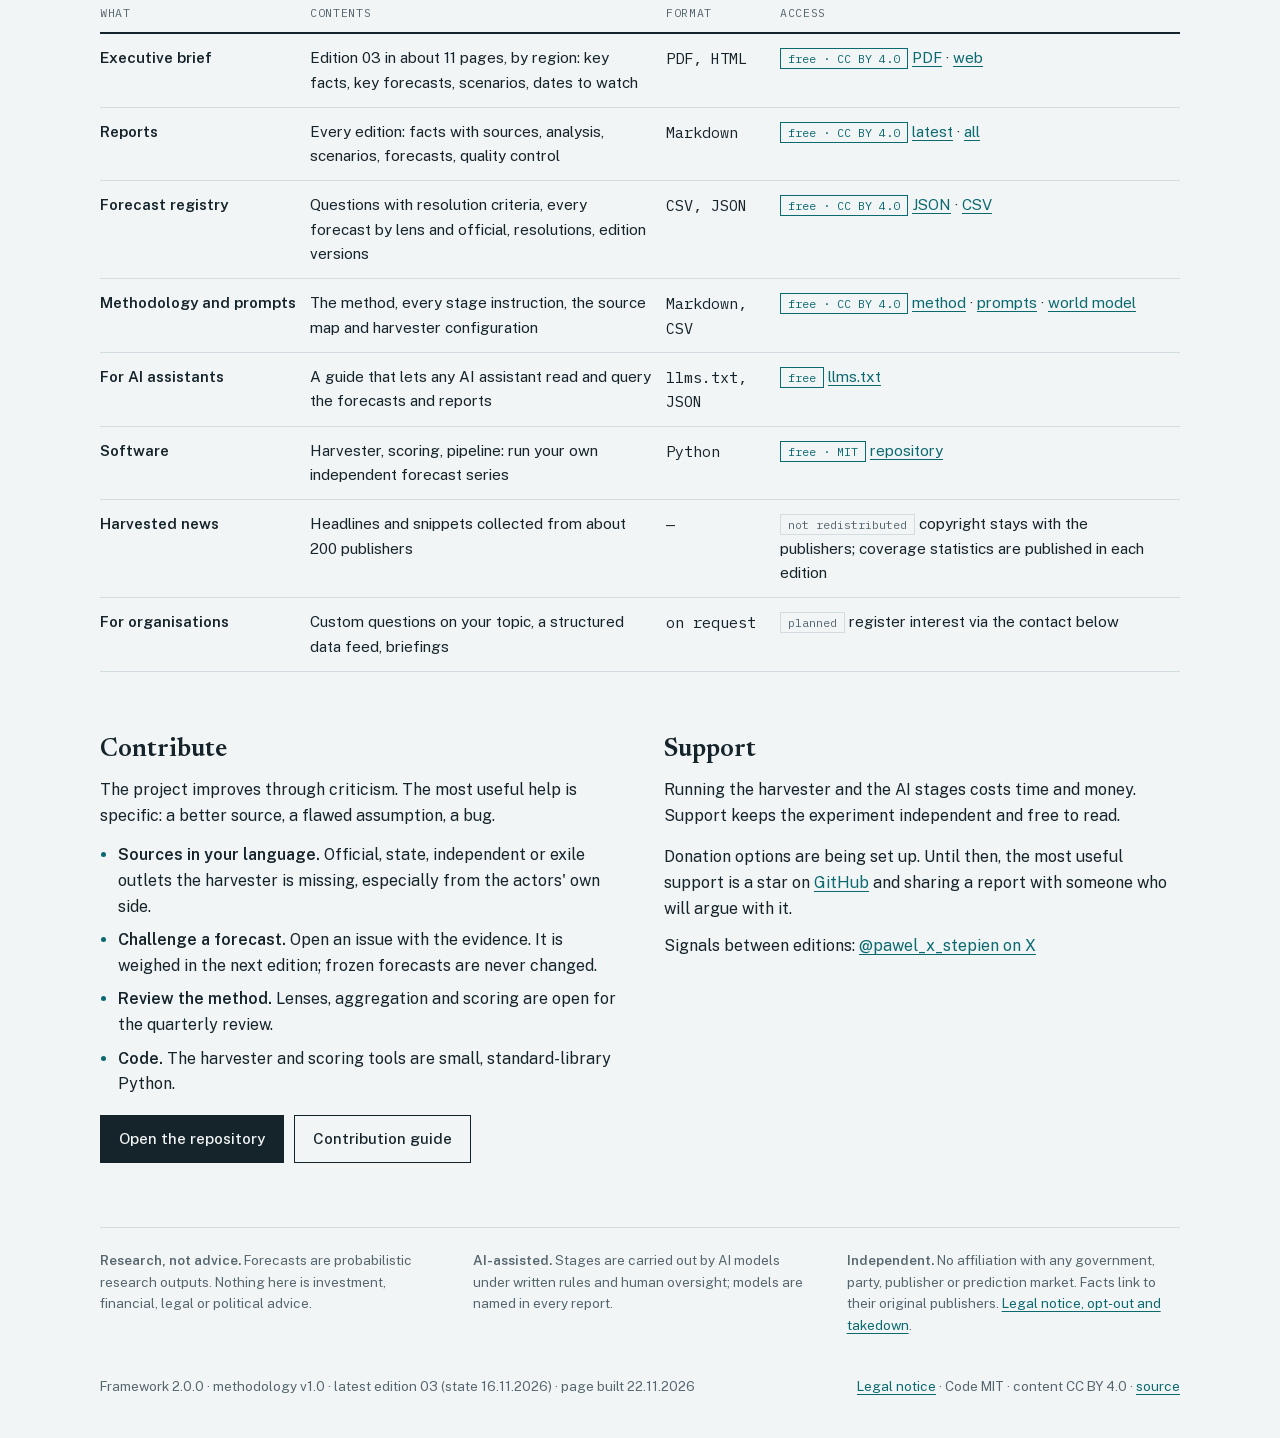
==== commit d00ba0d4: "edition-03 user verification: Q-0079 approved; inbox decisions Q-0079 YES approved after a PortWatch" ====
--- a/docs/index.html
+++ b/docs/index.html
@@ -233,7 +233,7 @@
       </aside>
     </div>
 
-    <div class="status"><div><b>19.11.2026</b><span>edition 03 published</span></div><div><b>3</b><span>editions published</span></div><div><b>83</b><span>open questions</span></div><div><b>66</b><span>resolved and scored</span></div><div><b>30.11.2026</b><span>next edition (earliest)</span></div><div><b>18</b><span>languages harvested</span></div></div>
+    <div class="status"><div><b>19.11.2026</b><span>edition 03 published</span></div><div><b>3</b><span>editions published</span></div><div><b>83</b><span>open questions</span></div><div><b>67</b><span>resolved and scored</span></div><div><b>30.11.2026</b><span>next edition (earliest)</span></div><div><b>18</b><span>languages harvested</span></div></div>
 
     <section id="method">
       <div class="sec-head">
@@ -309,7 +309,7 @@
         <h2>Track record</h2>
         <p>Scoring uses the Brier score: the mean squared difference between forecast and outcome. 0 is perfect; always answering 50% scores 0.25.</p>
       </div>
-      <div class="track-box"><p class="big">66 questions resolved. Brier score of the official forecast: <span class="mono">0.167</span> against <span class="mono">0.371</span> for "nothing changes" (skill +0.55, measured).</p><div><p>Lower is better. A positive skill score means the forecasts beat the status-quo baseline. Full breakdown by lens, vector and horizon: <a href="https://github.com/pstepien-labs/worldstate-forecast/blob/main/editions/2026-11-16_edition-03/01_scores.md">01_scores.md of edition 03</a>.</p><p>With 30 or more resolved questions the scores count as measured; they are still one experiment, not proof.</p></div></div>
+      <div class="track-box"><p class="big">67 questions resolved. Brier score of the official forecast: <span class="mono">0.171</span> against <span class="mono">0.376</span> for "nothing changes" (skill +0.54, measured).</p><div><p>Lower is better. A positive skill score means the forecasts beat the status-quo baseline. Full breakdown by lens, vector and horizon: <a href="https://github.com/pstepien-labs/worldstate-forecast/blob/main/editions/2026-11-16_edition-03/01_scores.md">01_scores.md of edition 03</a>.</p><p>With 30 or more resolved questions the scores count as measured; they are still one experiment, not proof.</p></div></div>
     </section>
 
     <section id="data">
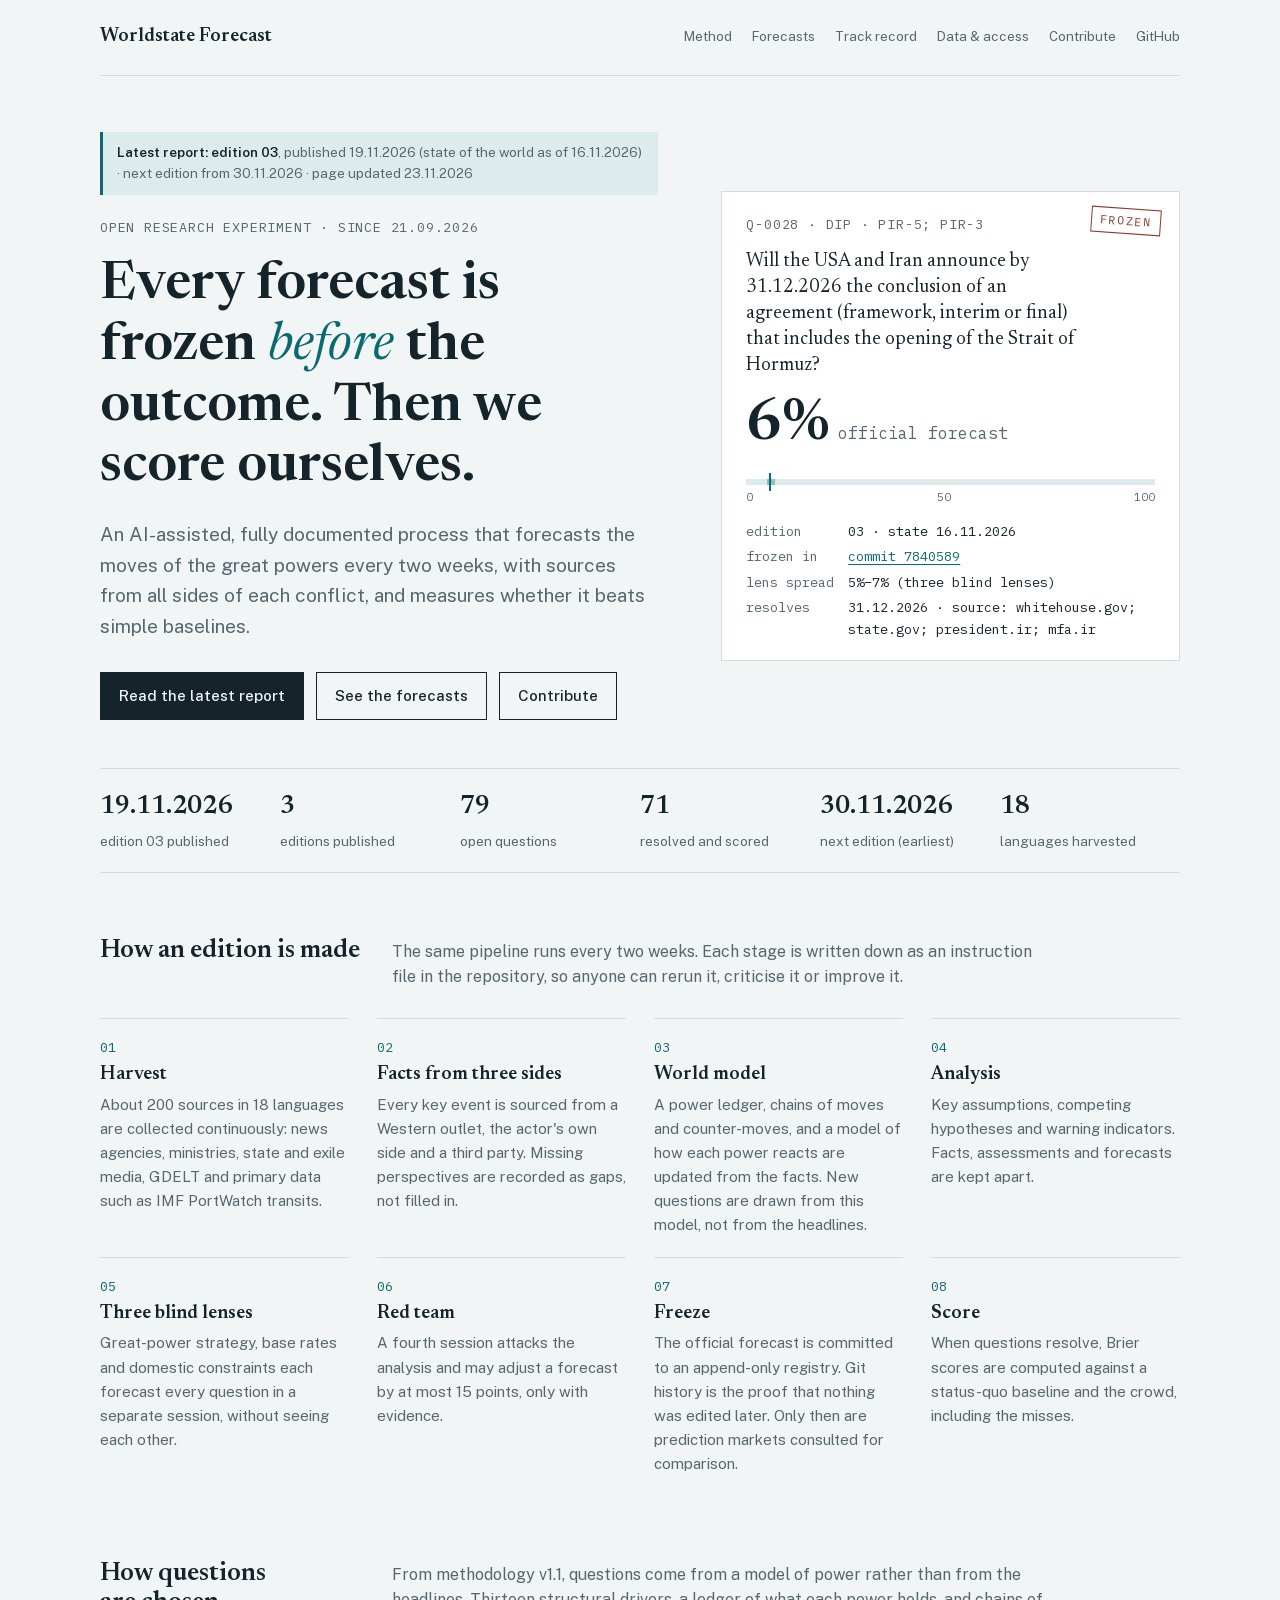
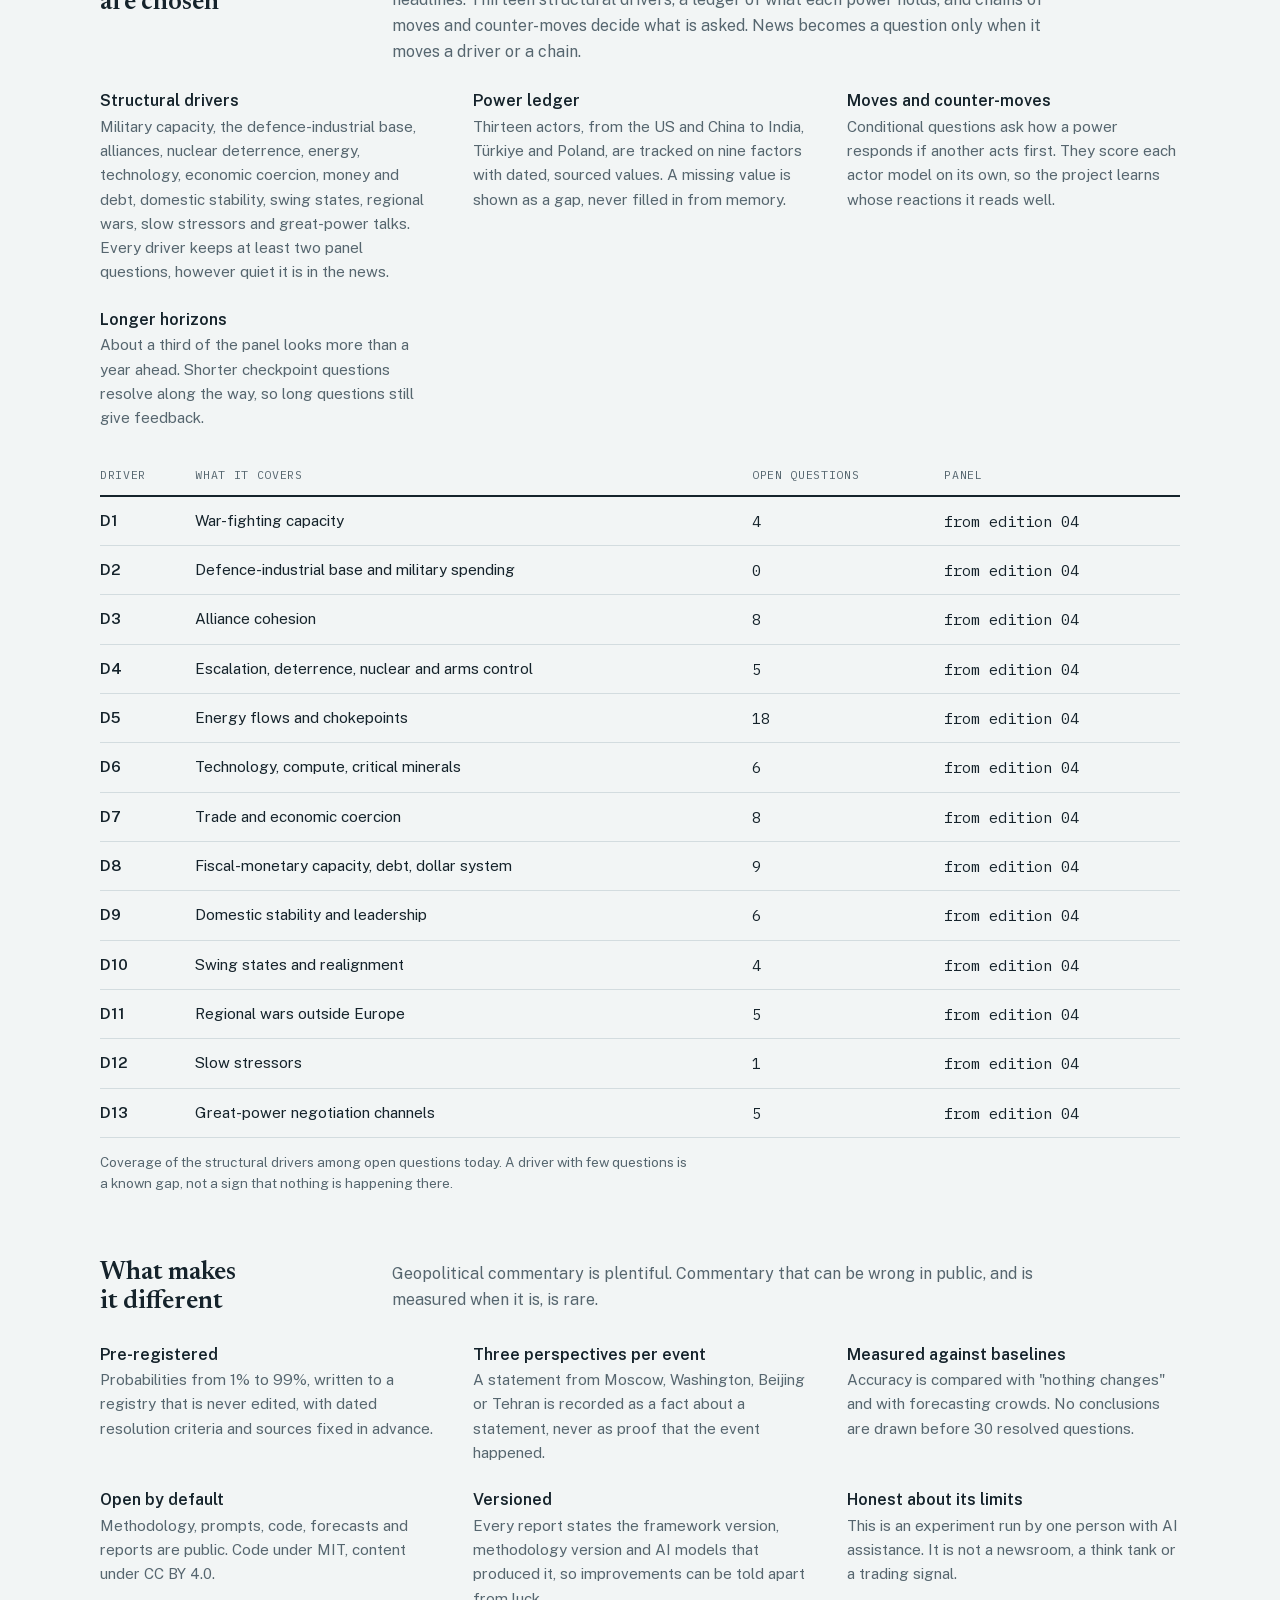
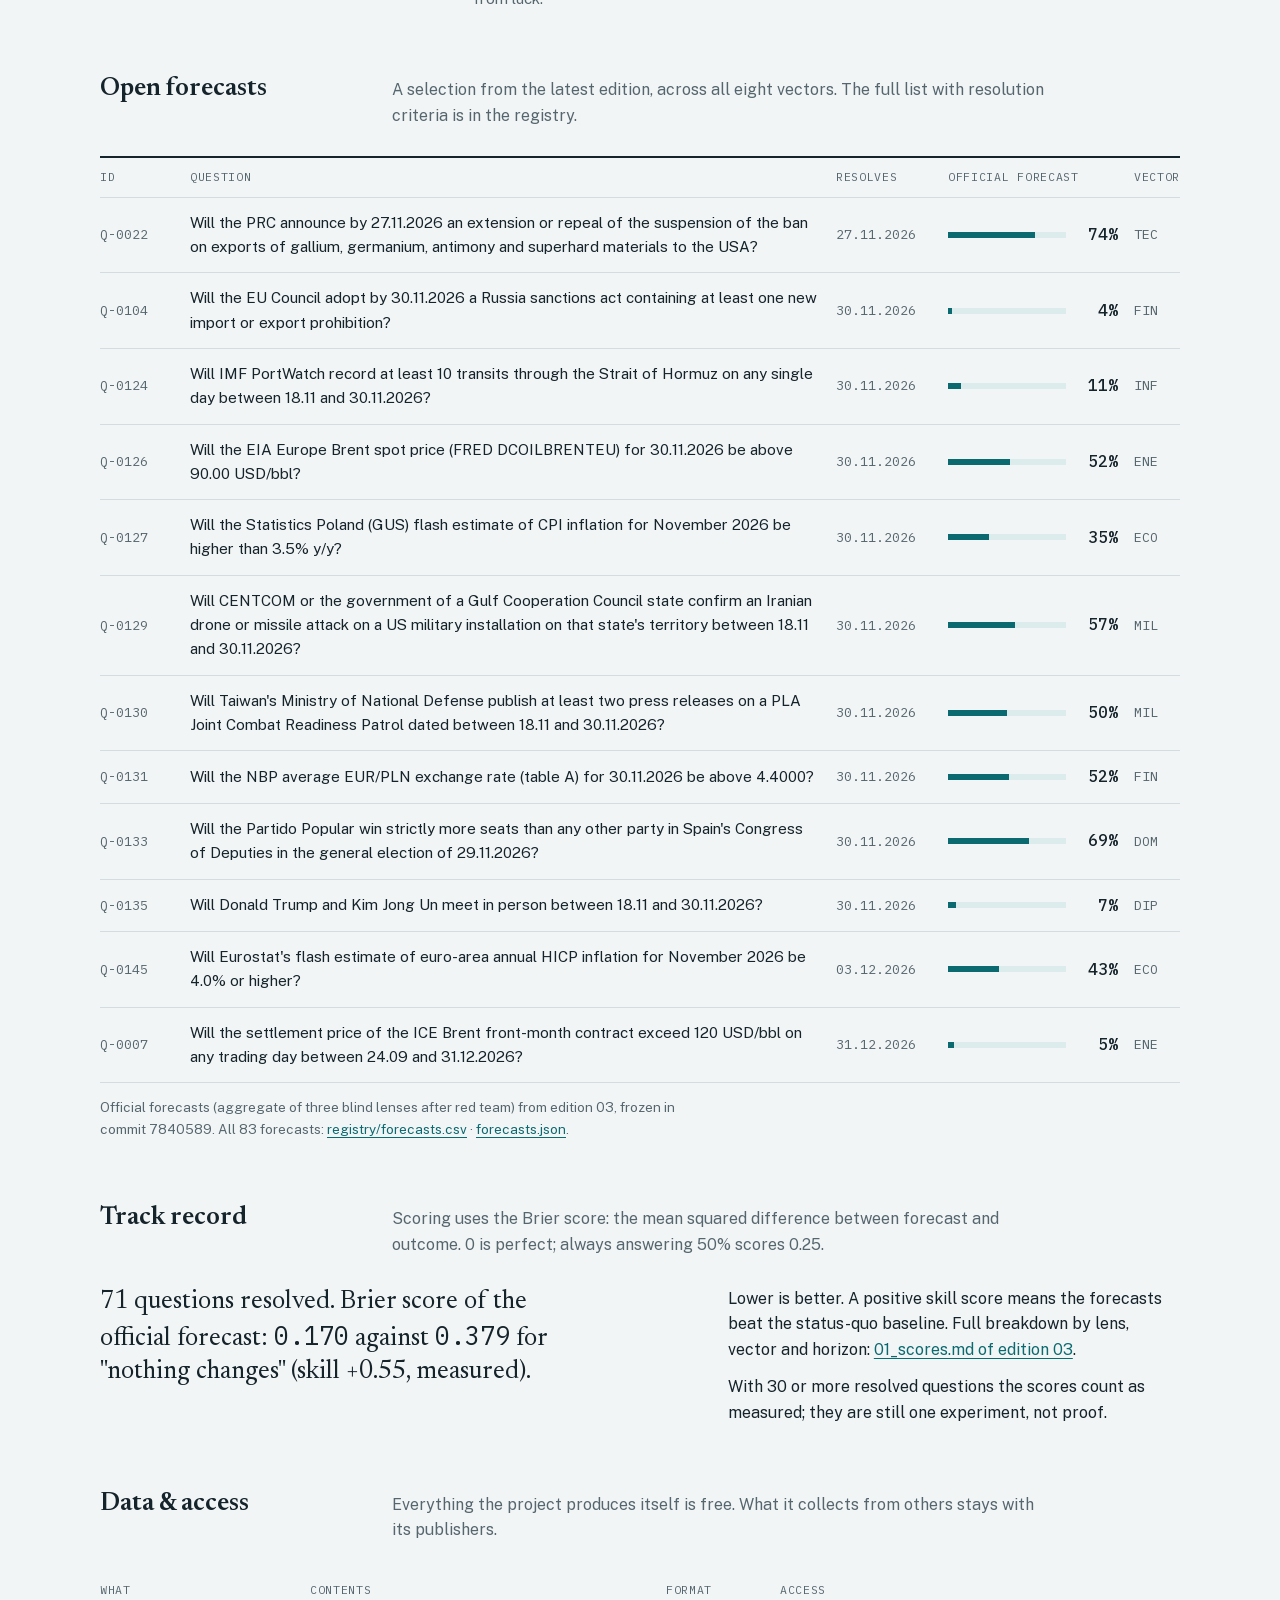
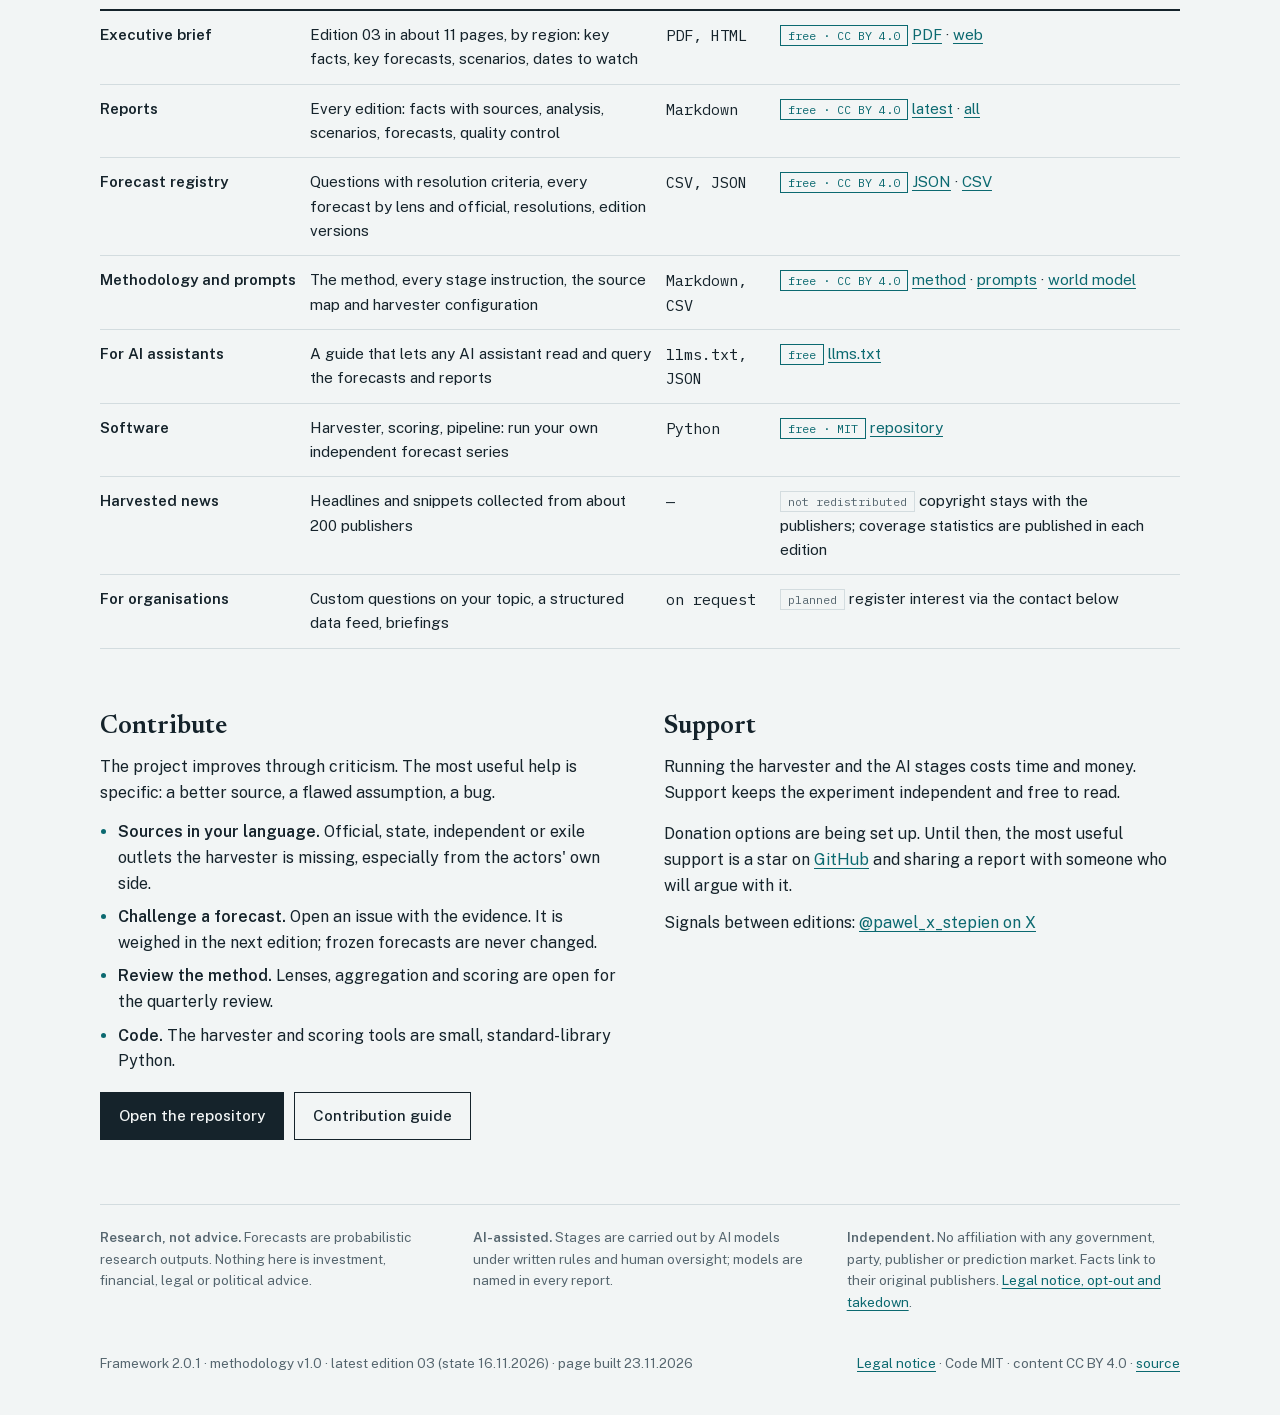
==== commit df620881: "edition-03 interim resolutions Stage I (23.11.2026): Q-0029, Q-0100, Q-0132, Q-0134 resolved YES. St" ====
--- a/docs/index.html
+++ b/docs/index.html
@@ -205,7 +205,7 @@
   <main id="top">
     <div class="hero">
       <div>
-        <p class="latest"><b>Latest report: edition 03</b>, published 19.11.2026 (state of the world as of 16.11.2026) · next edition from 30.11.2026 · page updated 22.11.2026</p>
+        <p class="latest"><b>Latest report: edition 03</b>, published 19.11.2026 (state of the world as of 16.11.2026) · next edition from 30.11.2026 · page updated 23.11.2026</p>
         <p class="label eyebrow">Open research experiment · since 21.09.2026</p>
         <h1>Every forecast is frozen <em>before</em> the outcome. Then we score ourselves.</h1>
         <p class="lead">An AI-assisted, fully documented process that forecasts the moves of the great powers every two weeks, with sources from all sides of each conflict, and measures whether it beats simple baselines.</p>
@@ -233,7 +233,7 @@
       </aside>
     </div>
 
-    <div class="status"><div><b>19.11.2026</b><span>edition 03 published</span></div><div><b>3</b><span>editions published</span></div><div><b>83</b><span>open questions</span></div><div><b>67</b><span>resolved and scored</span></div><div><b>30.11.2026</b><span>next edition (earliest)</span></div><div><b>18</b><span>languages harvested</span></div></div>
+    <div class="status"><div><b>19.11.2026</b><span>edition 03 published</span></div><div><b>3</b><span>editions published</span></div><div><b>79</b><span>open questions</span></div><div><b>71</b><span>resolved and scored</span></div><div><b>30.11.2026</b><span>next edition (earliest)</span></div><div><b>18</b><span>languages harvested</span></div></div>
 
     <section id="method">
       <div class="sec-head">
@@ -263,7 +263,7 @@
         <div><h3>Moves and counter-moves</h3><p>Conditional questions ask how a power responds if another acts first. They score each actor model on its own, so the project learns whose reactions it reads well.</p></div>
         <div><h3>Longer horizons</h3><p>About a third of the panel looks more than a year ahead. Shorter checkpoint questions resolve along the way, so long questions still give feedback.</p></div>
       </div>
-      <div class="tablewrap" style="margin-top:26px"><table><thead><tr><th>Driver</th><th>What it covers</th><th>Open questions</th><th>Panel</th></tr></thead><tbody><tr><td class="k">D1</td><td>War-fighting capacity</td><td class="mono" data-label="Open questions">4</td><td class="mono" data-label="Panel">from edition 04</td></tr><tr><td class="k">D2</td><td>Defence-industrial base and military spending</td><td class="mono" data-label="Open questions">0</td><td class="mono" data-label="Panel">from edition 04</td></tr><tr><td class="k">D3</td><td>Alliance cohesion</td><td class="mono" data-label="Open questions">8</td><td class="mono" data-label="Panel">from edition 04</td></tr><tr><td class="k">D4</td><td>Escalation, deterrence, nuclear and arms control</td><td class="mono" data-label="Open questions">6</td><td class="mono" data-label="Panel">from edition 04</td></tr><tr><td class="k">D5</td><td>Energy flows and chokepoints</td><td class="mono" data-label="Open questions">18</td><td class="mono" data-label="Panel">from edition 04</td></tr><tr><td class="k">D6</td><td>Technology, compute, critical minerals</td><td class="mono" data-label="Open questions">6</td><td class="mono" data-label="Panel">from edition 04</td></tr><tr><td class="k">D7</td><td>Trade and economic coercion</td><td class="mono" data-label="Open questions">8</td><td class="mono" data-label="Panel">from edition 04</td></tr><tr><td class="k">D8</td><td>Fiscal-monetary capacity, debt, dollar system</td><td class="mono" data-label="Open questions">9</td><td class="mono" data-label="Panel">from edition 04</td></tr><tr><td class="k">D9</td><td>Domestic stability and leadership</td><td class="mono" data-label="Open questions">6</td><td class="mono" data-label="Panel">from edition 04</td></tr><tr><td class="k">D10</td><td>Swing states and realignment</td><td class="mono" data-label="Open questions">4</td><td class="mono" data-label="Panel">from edition 04</td></tr><tr><td class="k">D11</td><td>Regional wars outside Europe</td><td class="mono" data-label="Open questions">5</td><td class="mono" data-label="Panel">from edition 04</td></tr><tr><td class="k">D12</td><td>Slow stressors</td><td class="mono" data-label="Open questions">1</td><td class="mono" data-label="Panel">from edition 04</td></tr><tr><td class="k">D13</td><td>Great-power negotiation channels</td><td class="mono" data-label="Open questions">8</td><td class="mono" data-label="Panel">from edition 04</td></tr></tbody></table></div><p class="ledger-note">Coverage of the structural drivers among open questions today. A driver with few questions is a known gap, not a sign that nothing is happening there.</p>
+      <div class="tablewrap" style="margin-top:26px"><table><thead><tr><th>Driver</th><th>What it covers</th><th>Open questions</th><th>Panel</th></tr></thead><tbody><tr><td class="k">D1</td><td>War-fighting capacity</td><td class="mono" data-label="Open questions">4</td><td class="mono" data-label="Panel">from edition 04</td></tr><tr><td class="k">D2</td><td>Defence-industrial base and military spending</td><td class="mono" data-label="Open questions">0</td><td class="mono" data-label="Panel">from edition 04</td></tr><tr><td class="k">D3</td><td>Alliance cohesion</td><td class="mono" data-label="Open questions">8</td><td class="mono" data-label="Panel">from edition 04</td></tr><tr><td class="k">D4</td><td>Escalation, deterrence, nuclear and arms control</td><td class="mono" data-label="Open questions">5</td><td class="mono" data-label="Panel">from edition 04</td></tr><tr><td class="k">D5</td><td>Energy flows and chokepoints</td><td class="mono" data-label="Open questions">18</td><td class="mono" data-label="Panel">from edition 04</td></tr><tr><td class="k">D6</td><td>Technology, compute, critical minerals</td><td class="mono" data-label="Open questions">6</td><td class="mono" data-label="Panel">from edition 04</td></tr><tr><td class="k">D7</td><td>Trade and economic coercion</td><td class="mono" data-label="Open questions">8</td><td class="mono" data-label="Panel">from edition 04</td></tr><tr><td class="k">D8</td><td>Fiscal-monetary capacity, debt, dollar system</td><td class="mono" data-label="Open questions">9</td><td class="mono" data-label="Panel">from edition 04</td></tr><tr><td class="k">D9</td><td>Domestic stability and leadership</td><td class="mono" data-label="Open questions">6</td><td class="mono" data-label="Panel">from edition 04</td></tr><tr><td class="k">D10</td><td>Swing states and realignment</td><td class="mono" data-label="Open questions">4</td><td class="mono" data-label="Panel">from edition 04</td></tr><tr><td class="k">D11</td><td>Regional wars outside Europe</td><td class="mono" data-label="Open questions">5</td><td class="mono" data-label="Panel">from edition 04</td></tr><tr><td class="k">D12</td><td>Slow stressors</td><td class="mono" data-label="Open questions">1</td><td class="mono" data-label="Panel">from edition 04</td></tr><tr><td class="k">D13</td><td>Great-power negotiation channels</td><td class="mono" data-label="Open questions">5</td><td class="mono" data-label="Panel">from edition 04</td></tr></tbody></table></div><p class="ledger-note">Coverage of the structural drivers among open questions today. A driver with few questions is a known gap, not a sign that nothing is happening there.</p>
     </section>
 
     <section>
@@ -288,7 +288,6 @@
       </div>
       <div class="ledger" role="table" aria-label="Open forecasts">
         <div class="row head" role="row"><span role="columnheader">ID</span><span role="columnheader">Question</span><span role="columnheader">Resolves</span><span role="columnheader">Official forecast</span><span role="columnheader">Vector</span></div>
-        <div class="row" role="row"><span class="id" role="cell">Q-0132</span><span class="qt" role="cell">Will a joint statement of the leaders of the USA, China and Russia be published between 18.11 and 22.11.2026?</span><span class="date" role="cell">22.11.2026</span><span class="prob" role="cell"><span class="bar"><i style="width:31.0%"></i></span><b>31%</b></span><span class="vec" role="cell">DIP</span></div>
         <div class="row" role="row"><span class="id" role="cell">Q-0022</span><span class="qt" role="cell">Will the PRC announce by 27.11.2026 an extension or repeal of the suspension of the ban on exports of gallium, germanium, antimony and superhard materials to the USA?</span><span class="date" role="cell">27.11.2026</span><span class="prob" role="cell"><span class="bar"><i style="width:74.0%"></i></span><b>74%</b></span><span class="vec" role="cell">TEC</span></div>
         <div class="row" role="row"><span class="id" role="cell">Q-0104</span><span class="qt" role="cell">Will the EU Council adopt by 30.11.2026 a Russia sanctions act containing at least one new import or export prohibition?</span><span class="date" role="cell">30.11.2026</span><span class="prob" role="cell"><span class="bar"><i style="width:3.7%"></i></span><b>4%</b></span><span class="vec" role="cell">FIN</span></div>
         <div class="row" role="row"><span class="id" role="cell">Q-0124</span><span class="qt" role="cell">Will IMF PortWatch record at least 10 transits through the Strait of Hormuz on any single day between 18.11 and 30.11.2026?</span><span class="date" role="cell">30.11.2026</span><span class="prob" role="cell"><span class="bar"><i style="width:11.3%"></i></span><b>11%</b></span><span class="vec" role="cell">INF</span></div>
@@ -298,6 +297,7 @@
         <div class="row" role="row"><span class="id" role="cell">Q-0130</span><span class="qt" role="cell">Will Taiwan&#x27;s Ministry of National Defense publish at least two press releases on a PLA Joint Combat Readiness Patrol dated between 18.11 and 30.11.2026?</span><span class="date" role="cell">30.11.2026</span><span class="prob" role="cell"><span class="bar"><i style="width:50.0%"></i></span><b>50%</b></span><span class="vec" role="cell">MIL</span></div>
         <div class="row" role="row"><span class="id" role="cell">Q-0131</span><span class="qt" role="cell">Will the NBP average EUR/PLN exchange rate (table A) for 30.11.2026 be above 4.4000?</span><span class="date" role="cell">30.11.2026</span><span class="prob" role="cell"><span class="bar"><i style="width:51.7%"></i></span><b>52%</b></span><span class="vec" role="cell">FIN</span></div>
         <div class="row" role="row"><span class="id" role="cell">Q-0133</span><span class="qt" role="cell">Will the Partido Popular win strictly more seats than any other party in Spain&#x27;s Congress of Deputies in the general election of 29.11.2026?</span><span class="date" role="cell">30.11.2026</span><span class="prob" role="cell"><span class="bar"><i style="width:68.7%"></i></span><b>69%</b></span><span class="vec" role="cell">DOM</span></div>
+        <div class="row" role="row"><span class="id" role="cell">Q-0135</span><span class="qt" role="cell">Will Donald Trump and Kim Jong Un meet in person between 18.11 and 30.11.2026?</span><span class="date" role="cell">30.11.2026</span><span class="prob" role="cell"><span class="bar"><i style="width:7.0%"></i></span><b>7%</b></span><span class="vec" role="cell">DIP</span></div>
         <div class="row" role="row"><span class="id" role="cell">Q-0145</span><span class="qt" role="cell">Will Eurostat&#x27;s flash estimate of euro-area annual HICP inflation for November 2026 be 4.0% or higher?</span><span class="date" role="cell">03.12.2026</span><span class="prob" role="cell"><span class="bar"><i style="width:43.0%"></i></span><b>43%</b></span><span class="vec" role="cell">ECO</span></div>
         <div class="row" role="row"><span class="id" role="cell">Q-0007</span><span class="qt" role="cell">Will the settlement price of the ICE Brent front-month contract exceed 120 USD/bbl on any trading day between 24.09 and 31.12.2026?</span><span class="date" role="cell">31.12.2026</span><span class="prob" role="cell"><span class="bar"><i style="width:5.3%"></i></span><b>5%</b></span><span class="vec" role="cell">ENE</span></div>
       </div>
@@ -309,7 +309,7 @@
         <h2>Track record</h2>
         <p>Scoring uses the Brier score: the mean squared difference between forecast and outcome. 0 is perfect; always answering 50% scores 0.25.</p>
       </div>
-      <div class="track-box"><p class="big">67 questions resolved. Brier score of the official forecast: <span class="mono">0.171</span> against <span class="mono">0.376</span> for "nothing changes" (skill +0.54, measured).</p><div><p>Lower is better. A positive skill score means the forecasts beat the status-quo baseline. Full breakdown by lens, vector and horizon: <a href="https://github.com/pstepien-labs/worldstate-forecast/blob/main/editions/2026-11-16_edition-03/01_scores.md">01_scores.md of edition 03</a>.</p><p>With 30 or more resolved questions the scores count as measured; they are still one experiment, not proof.</p></div></div>
+      <div class="track-box"><p class="big">71 questions resolved. Brier score of the official forecast: <span class="mono">0.170</span> against <span class="mono">0.379</span> for "nothing changes" (skill +0.55, measured).</p><div><p>Lower is better. A positive skill score means the forecasts beat the status-quo baseline. Full breakdown by lens, vector and horizon: <a href="https://github.com/pstepien-labs/worldstate-forecast/blob/main/editions/2026-11-16_edition-03/01_scores.md">01_scores.md of edition 03</a>.</p><p>With 30 or more resolved questions the scores count as measured; they are still one experiment, not proof.</p></div></div>
     </section>
 
     <section id="data">
@@ -364,7 +364,7 @@
   </main>
 
   <footer>
-    <span>Framework 2.0.0 · methodology v1.0 · latest edition 03 (state 16.11.2026) · page built 22.11.2026</span>
+    <span>Framework 2.0.1 · methodology v1.0 · latest edition 03 (state 16.11.2026) · page built 23.11.2026</span>
     <span><a href="legal.html">Legal notice</a> · Code MIT · content CC BY 4.0 · <a href="https://github.com/pstepien-labs/worldstate-forecast">source</a></span>
   </footer>
 </div>
